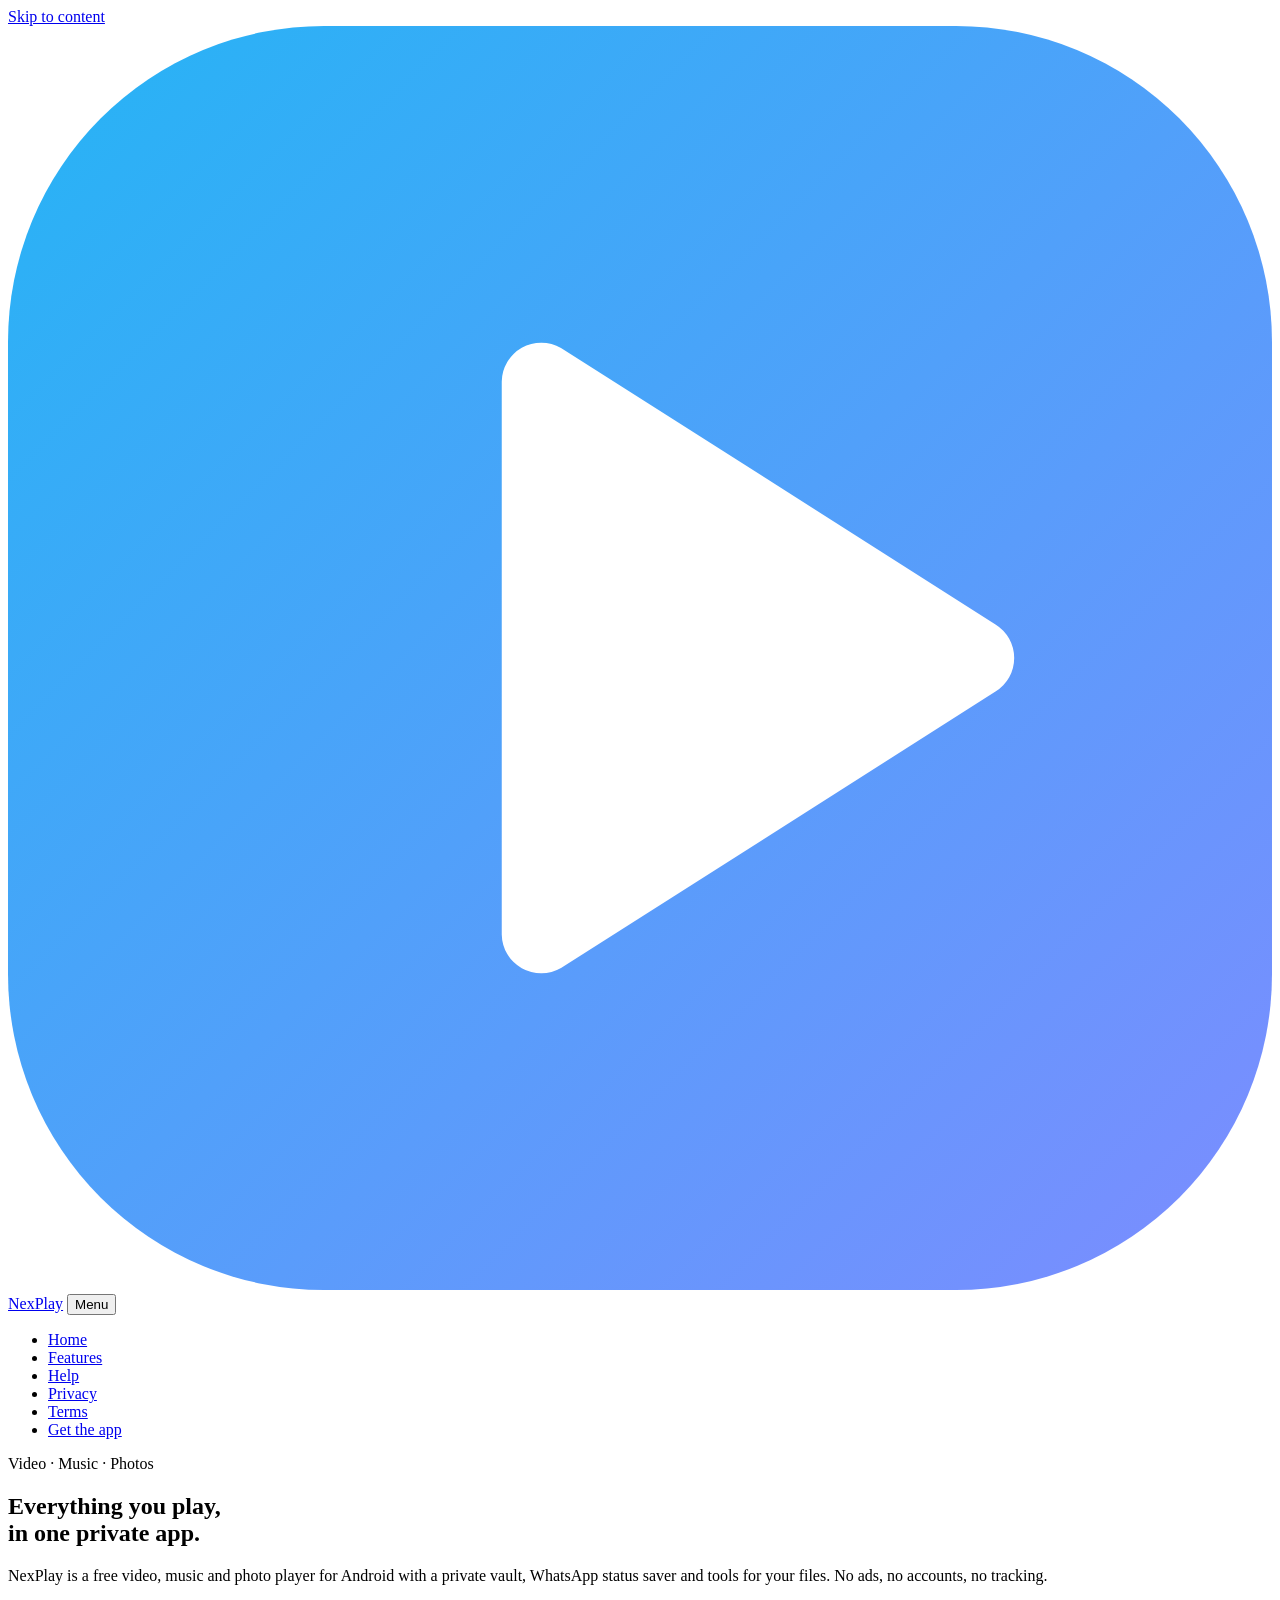
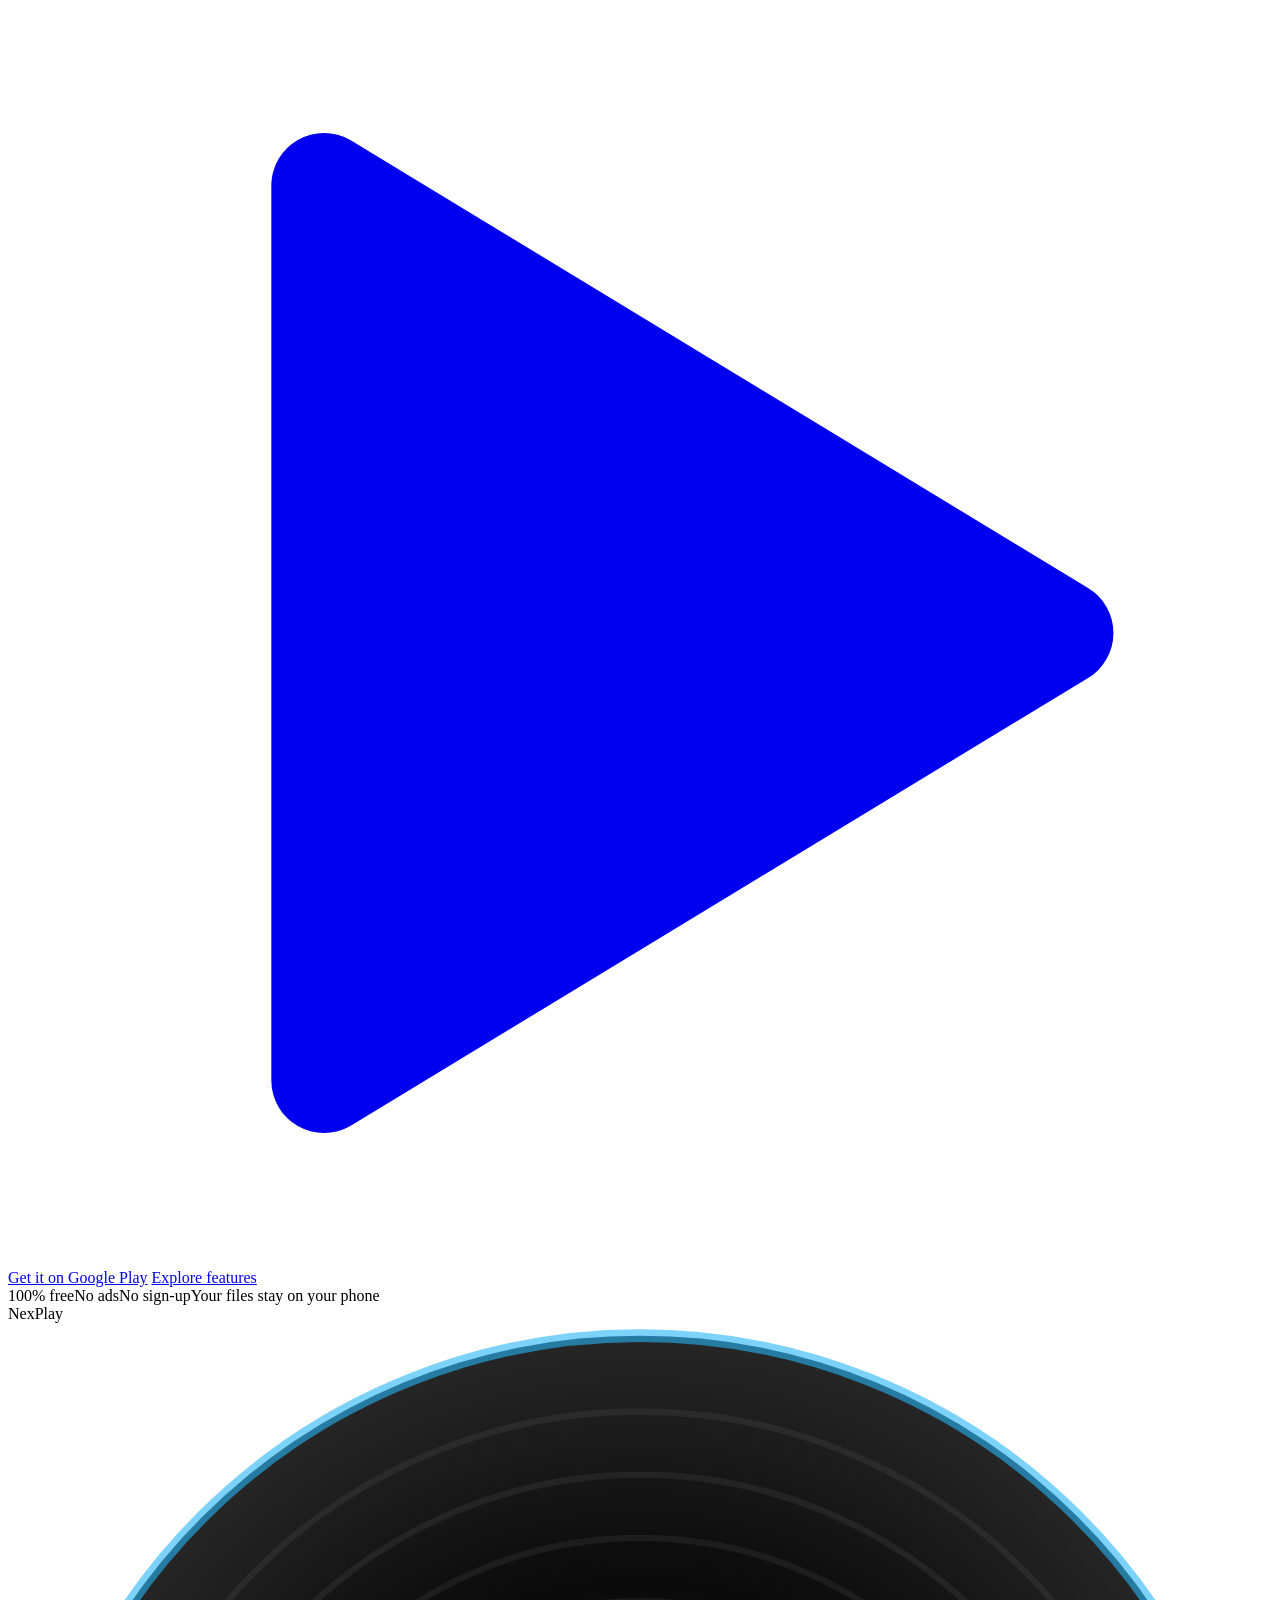
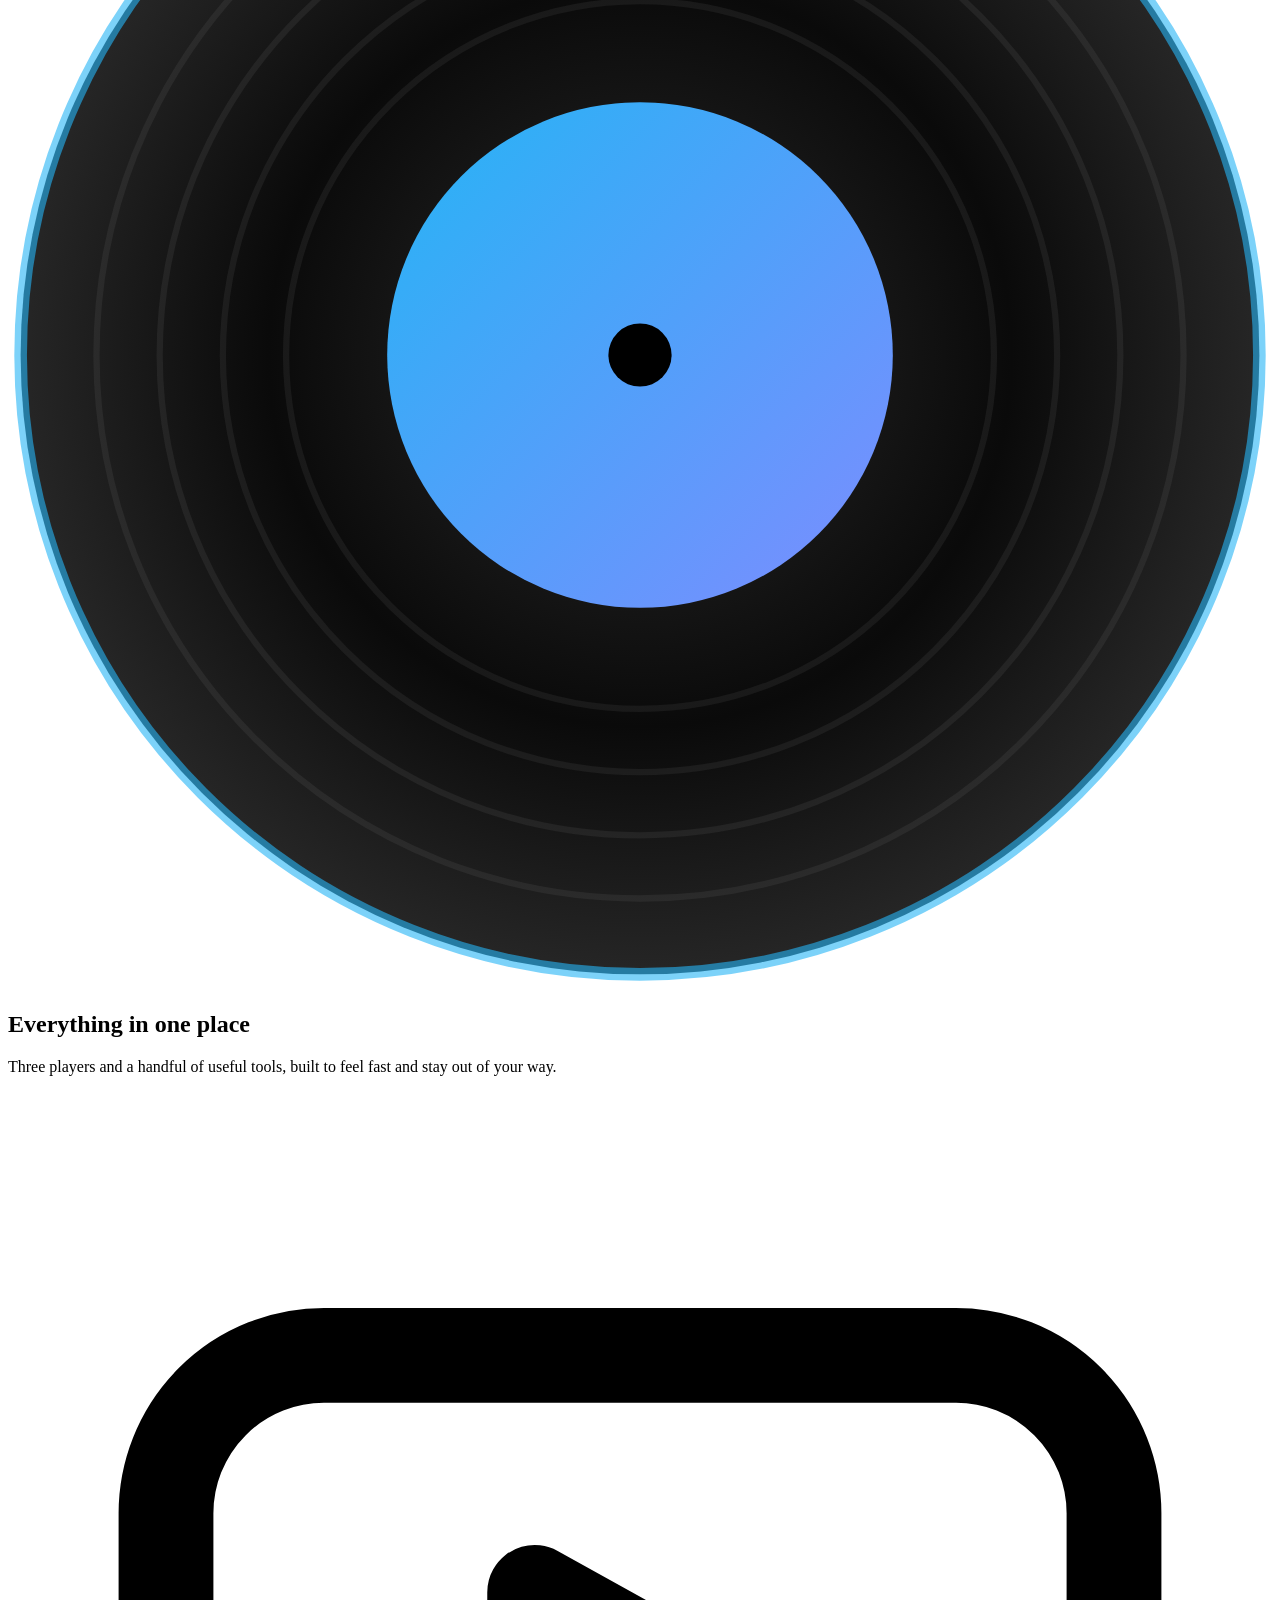
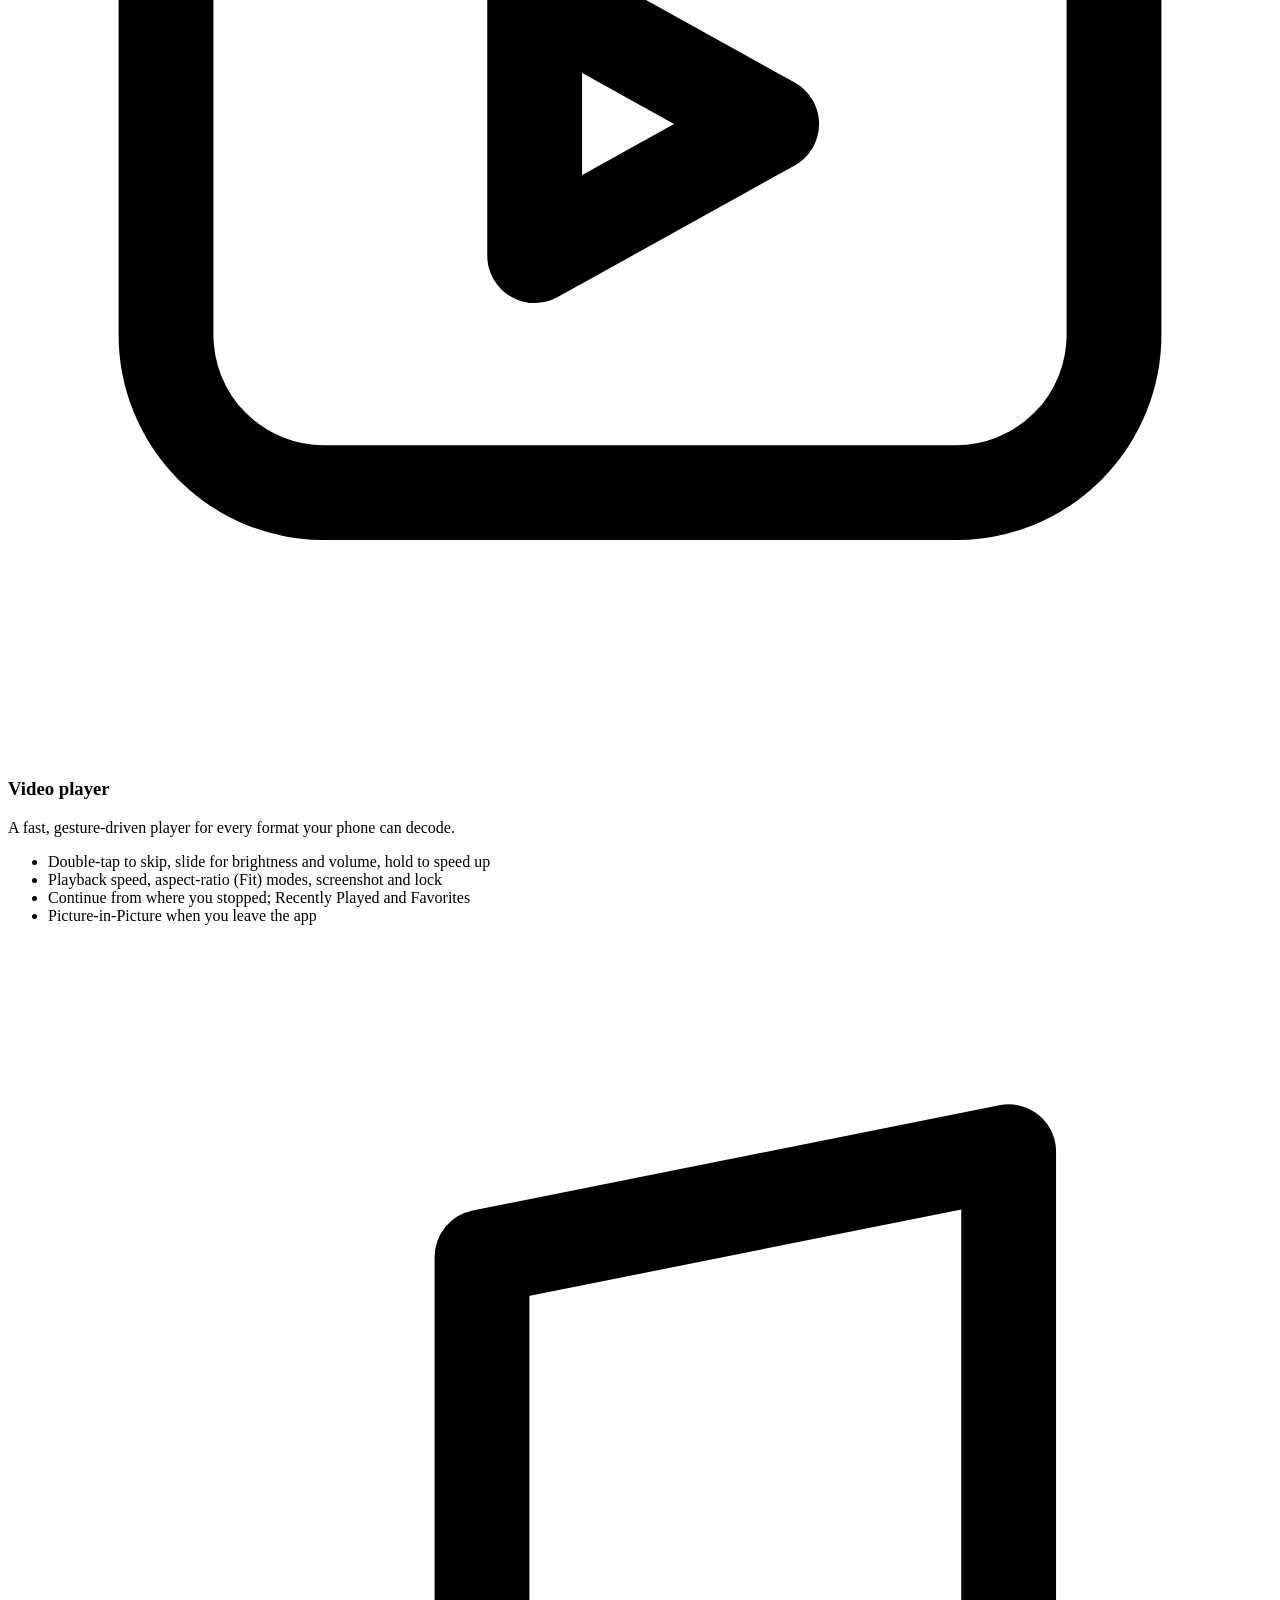
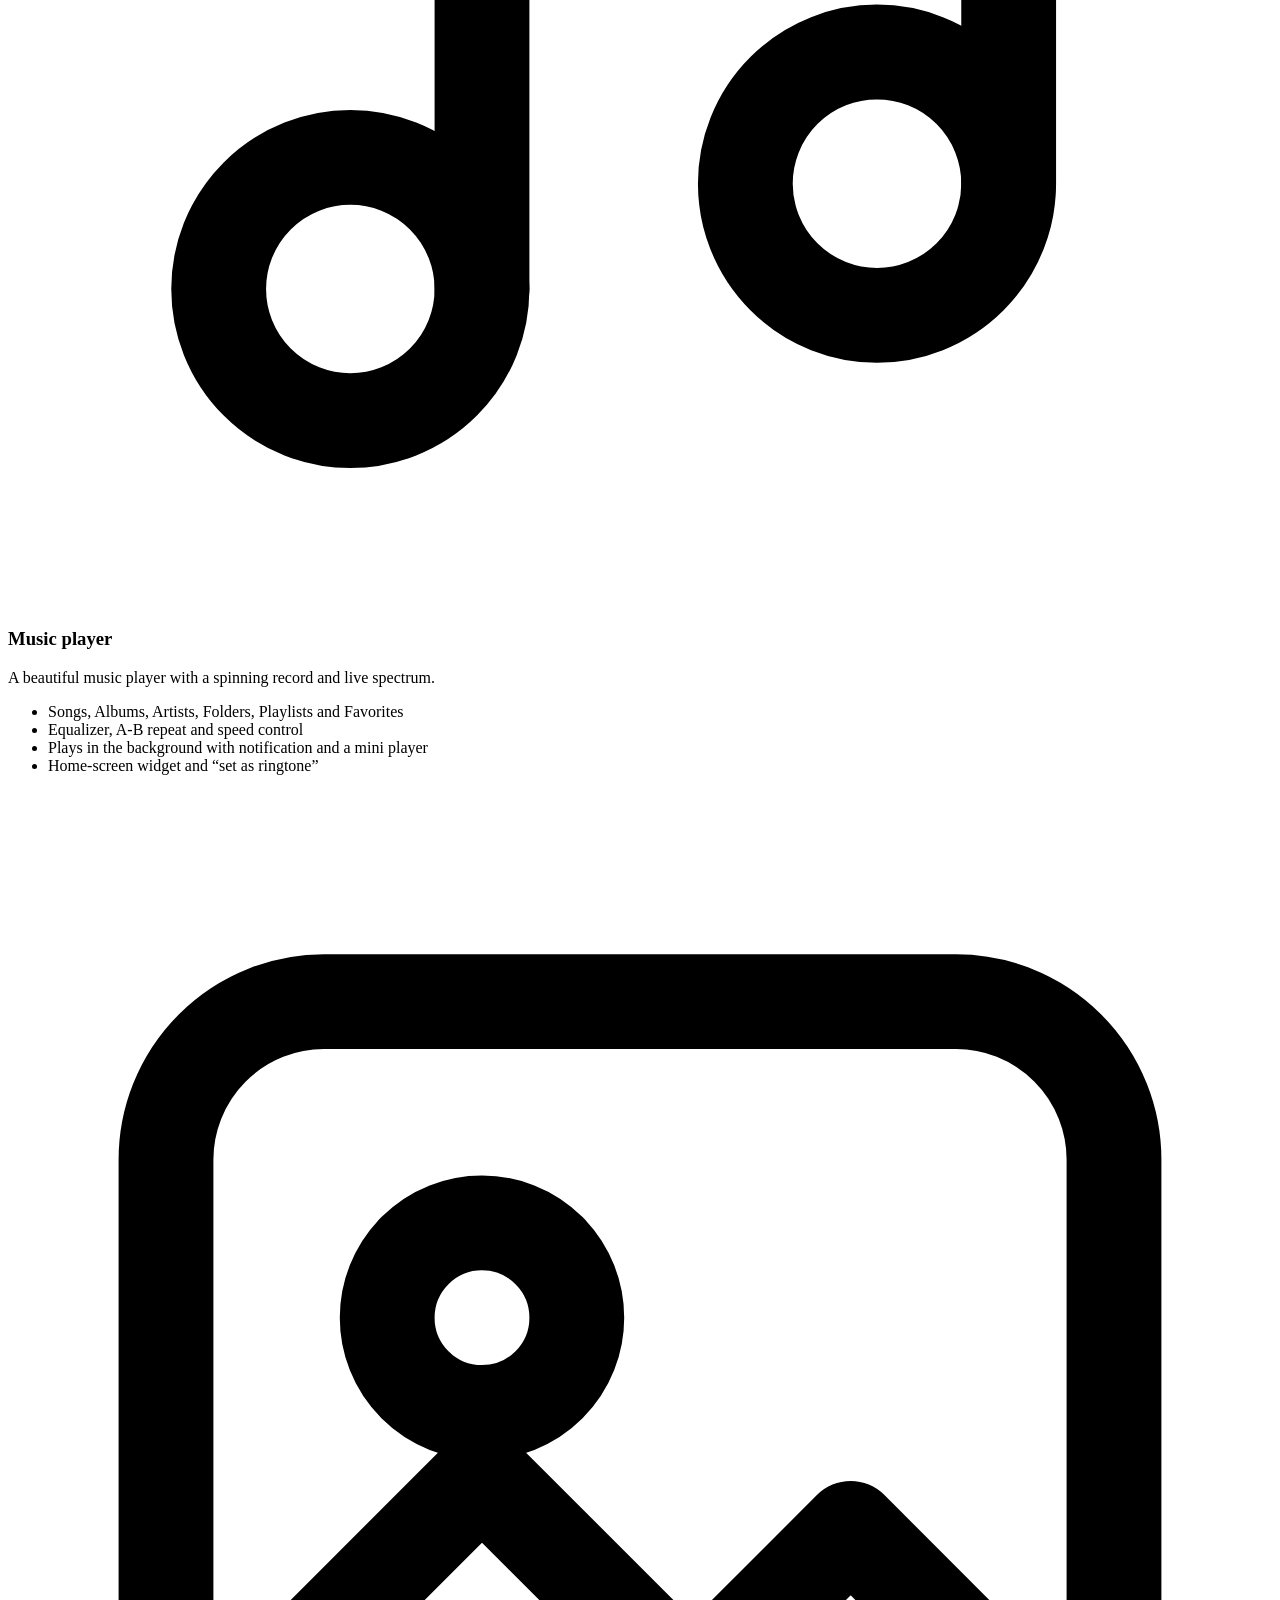
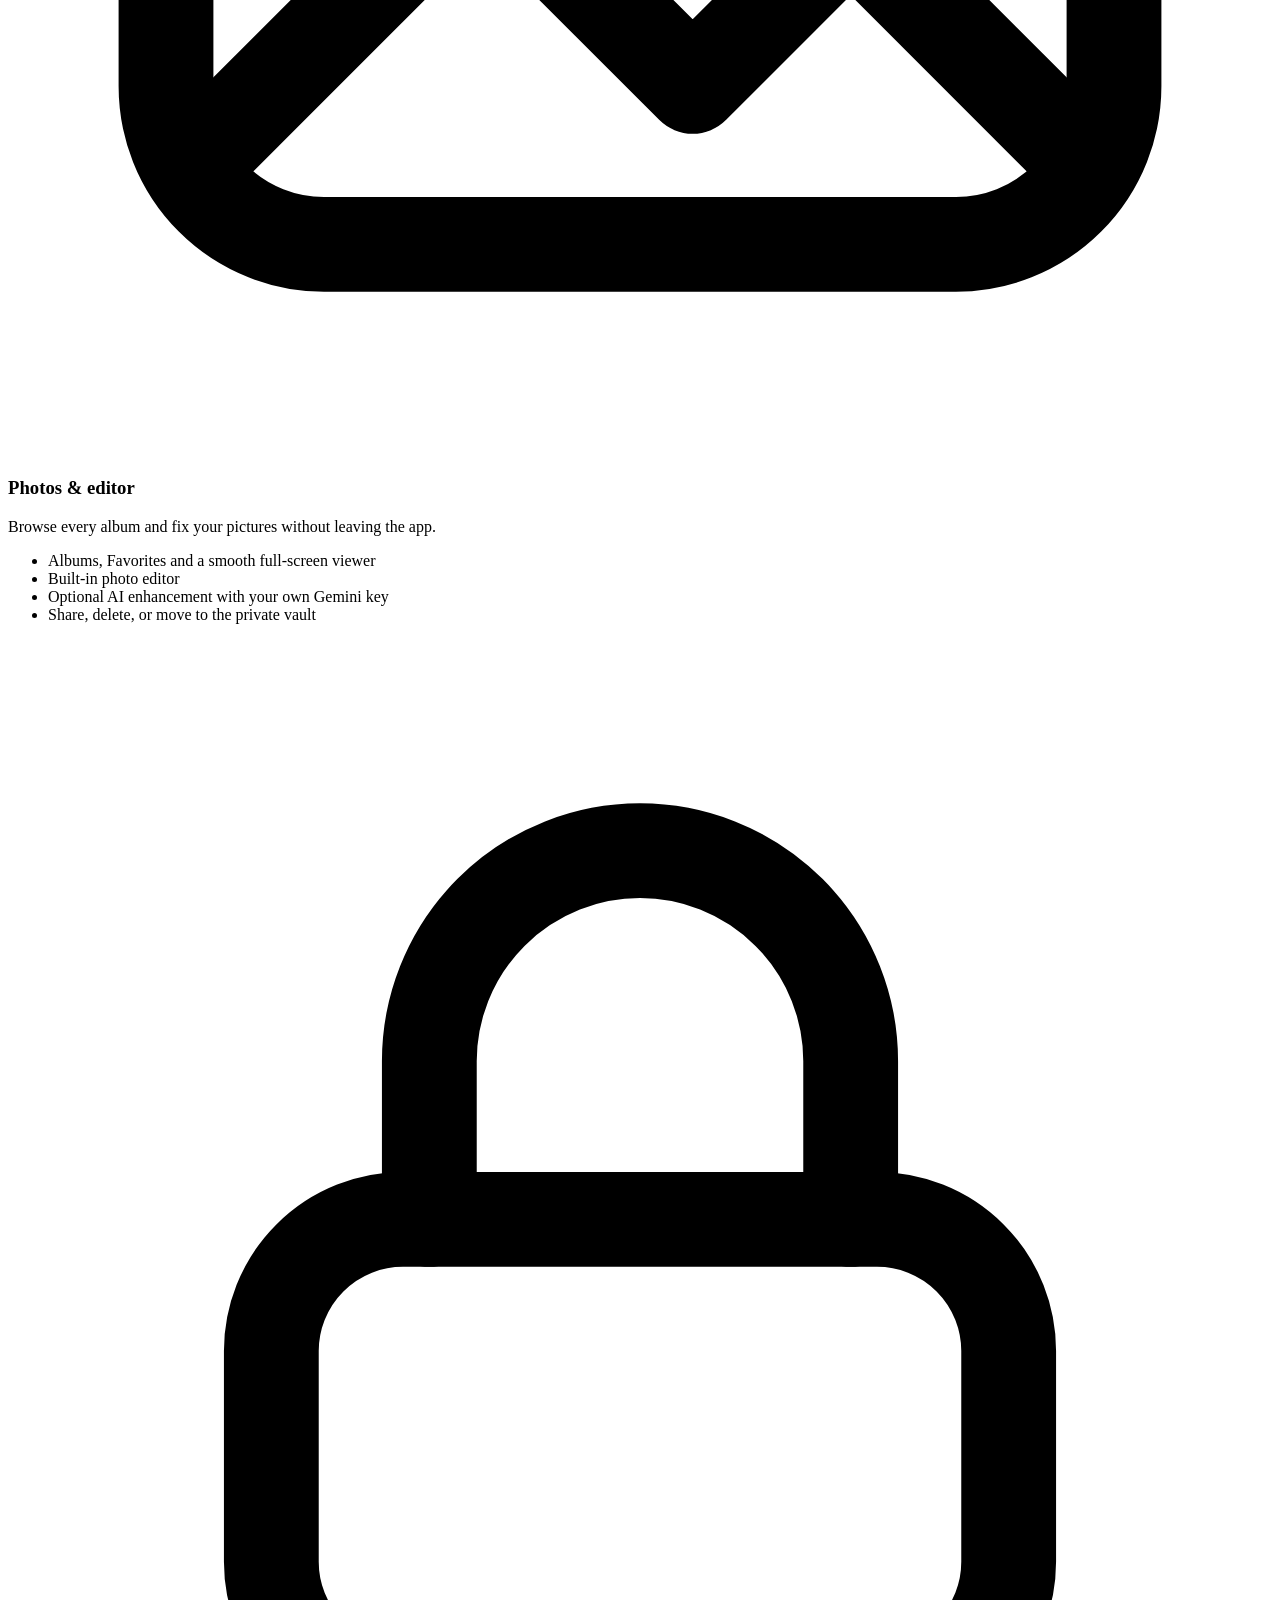
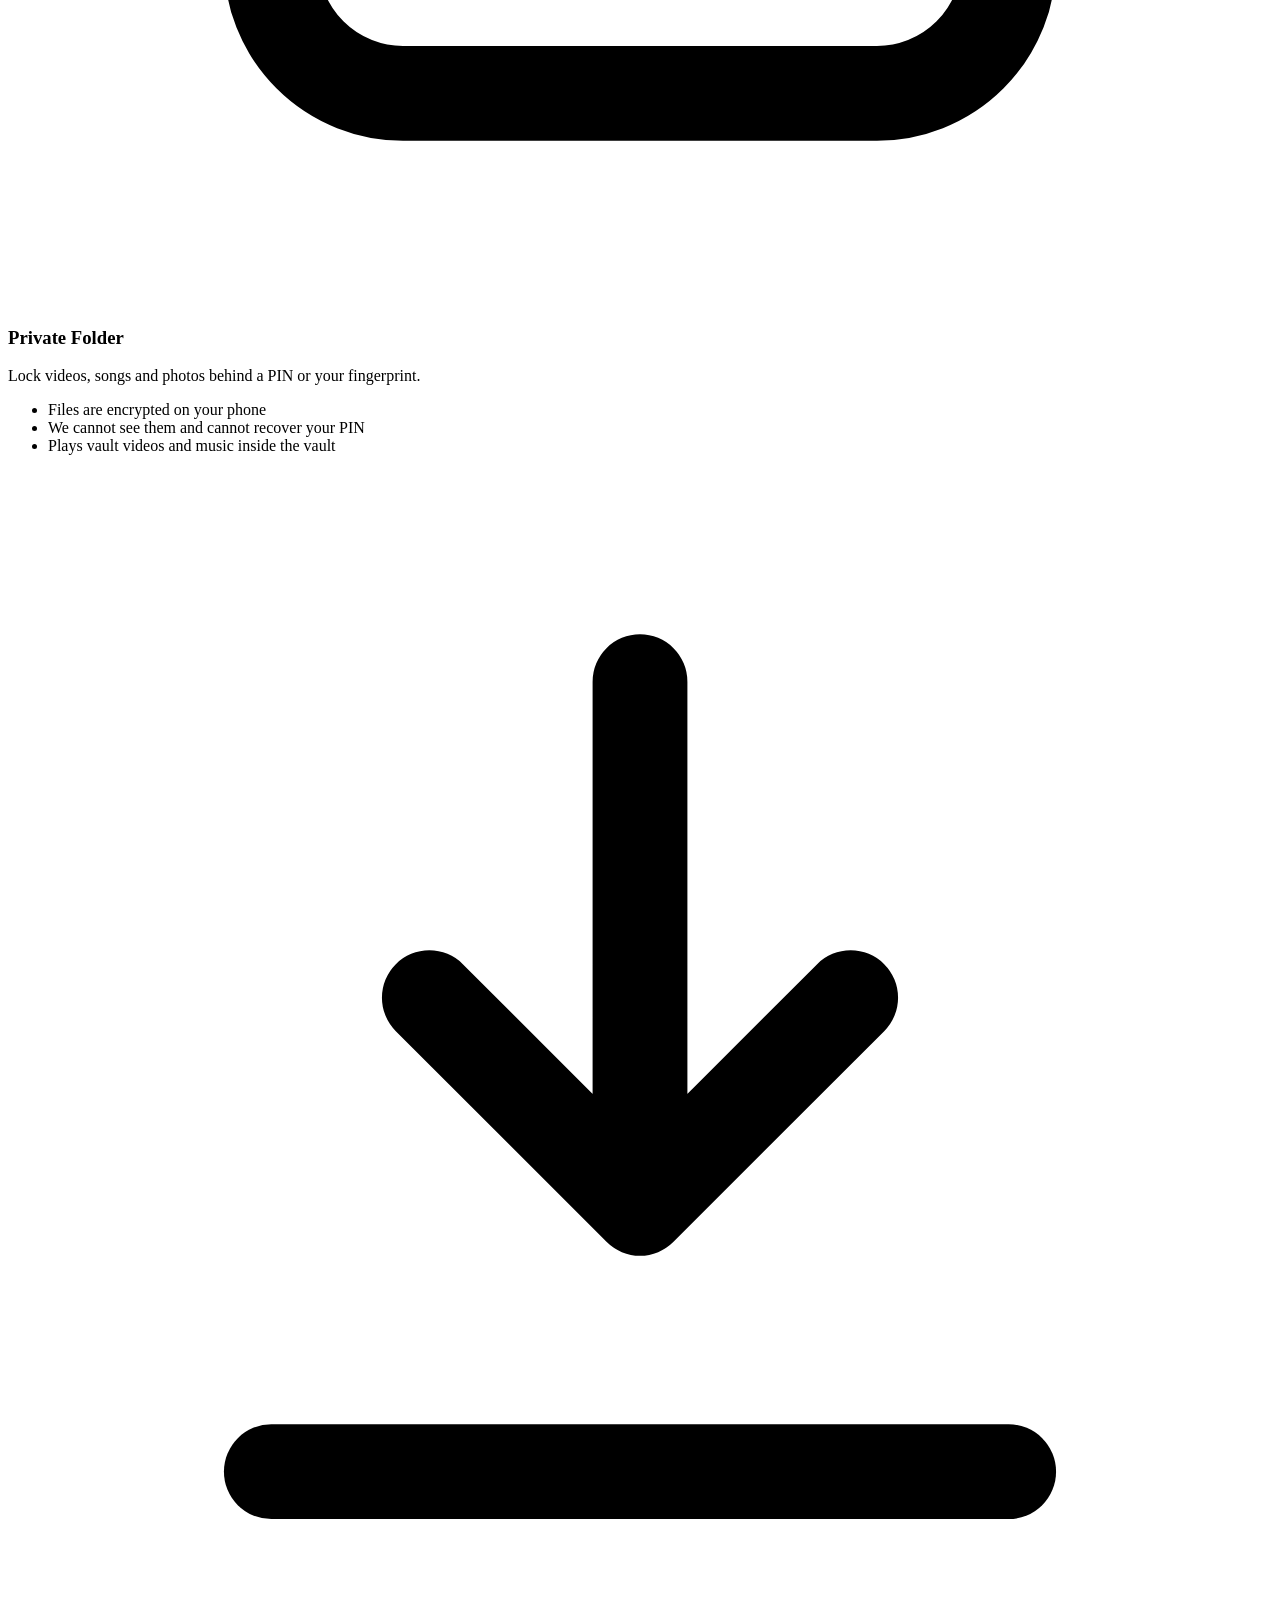
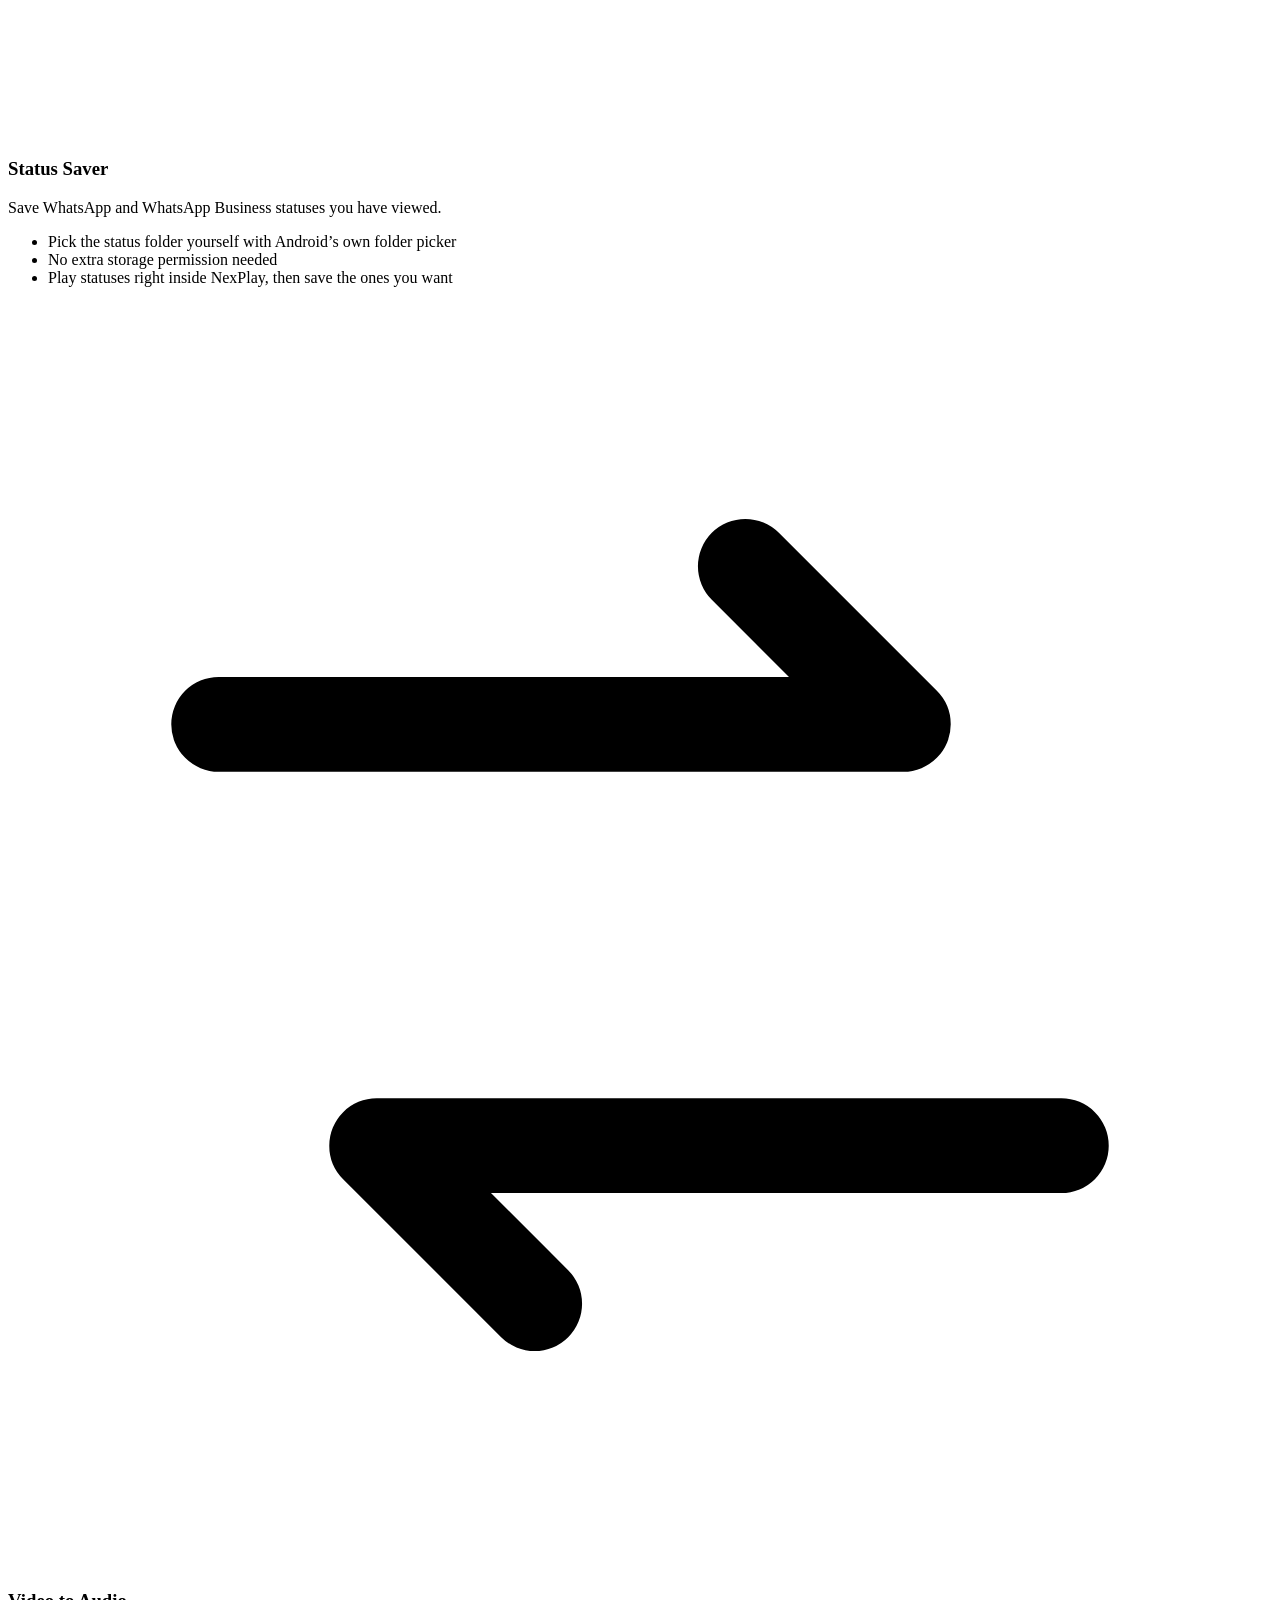
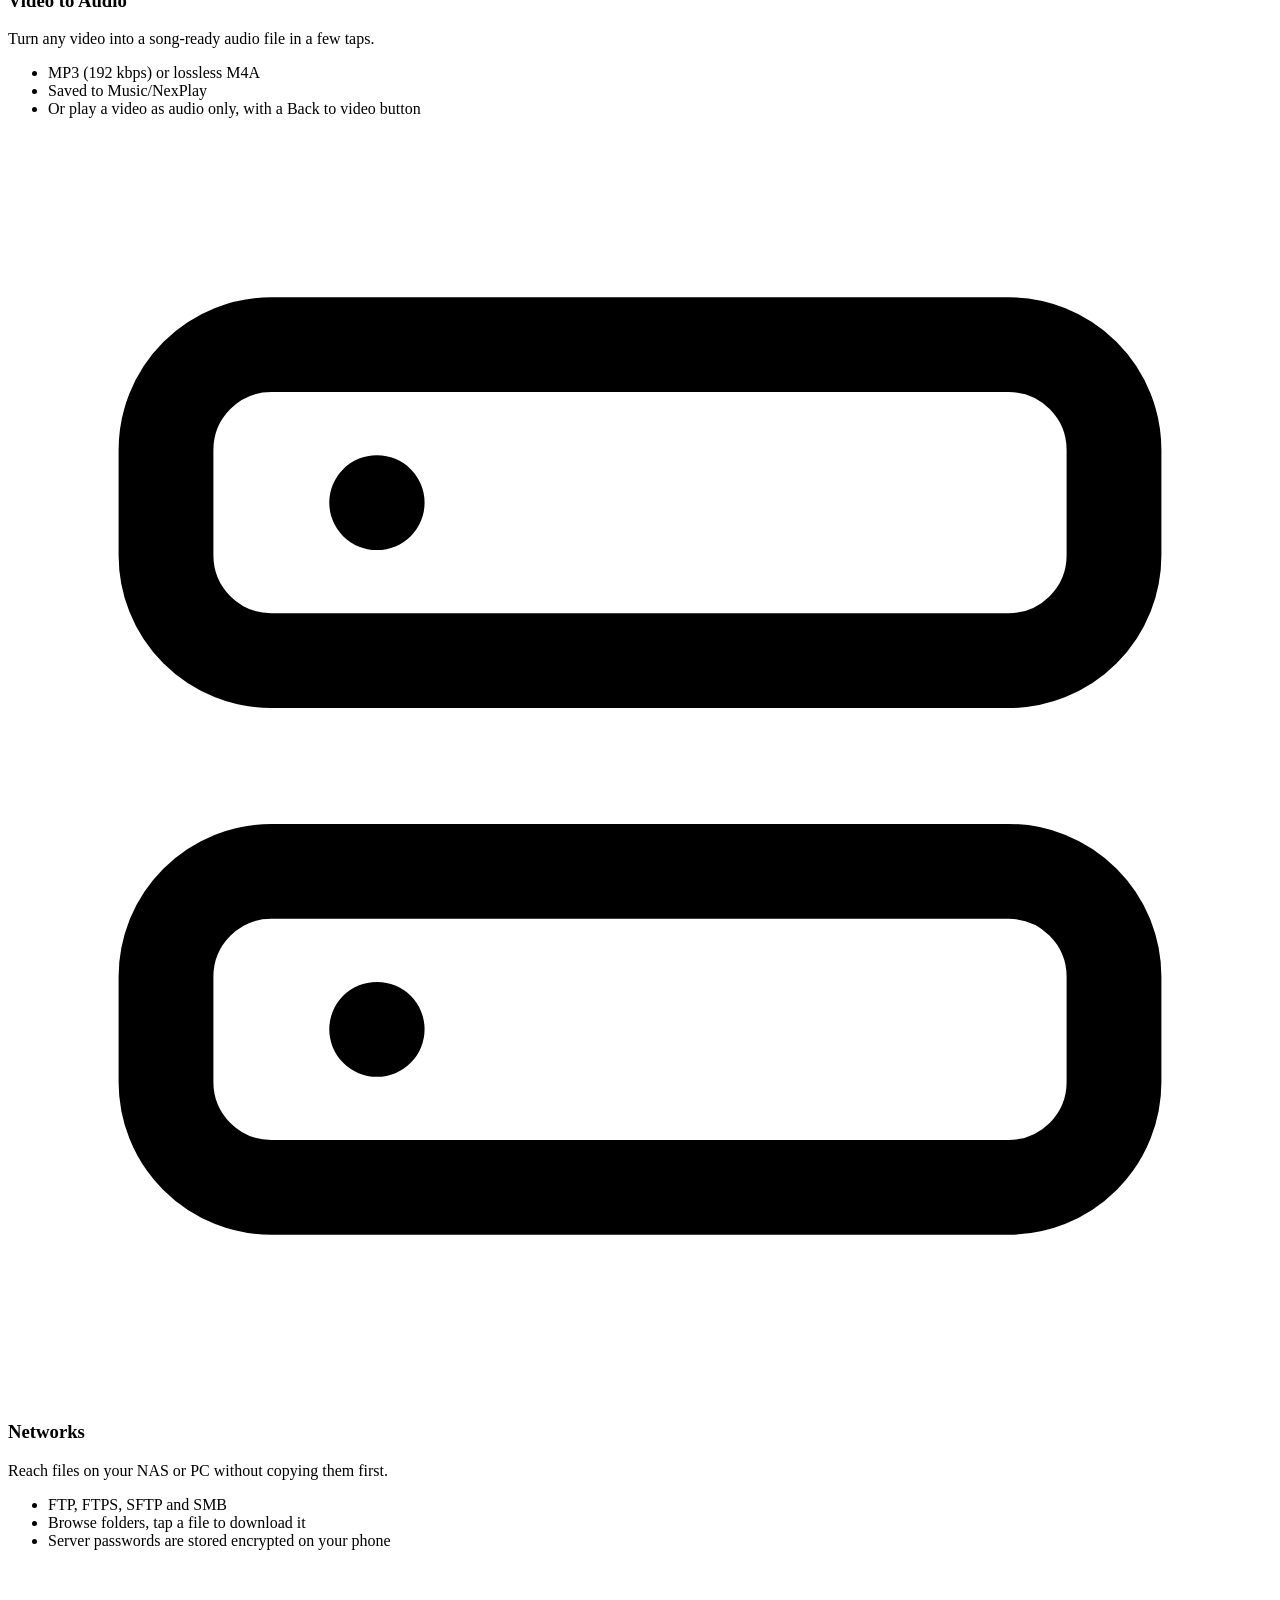
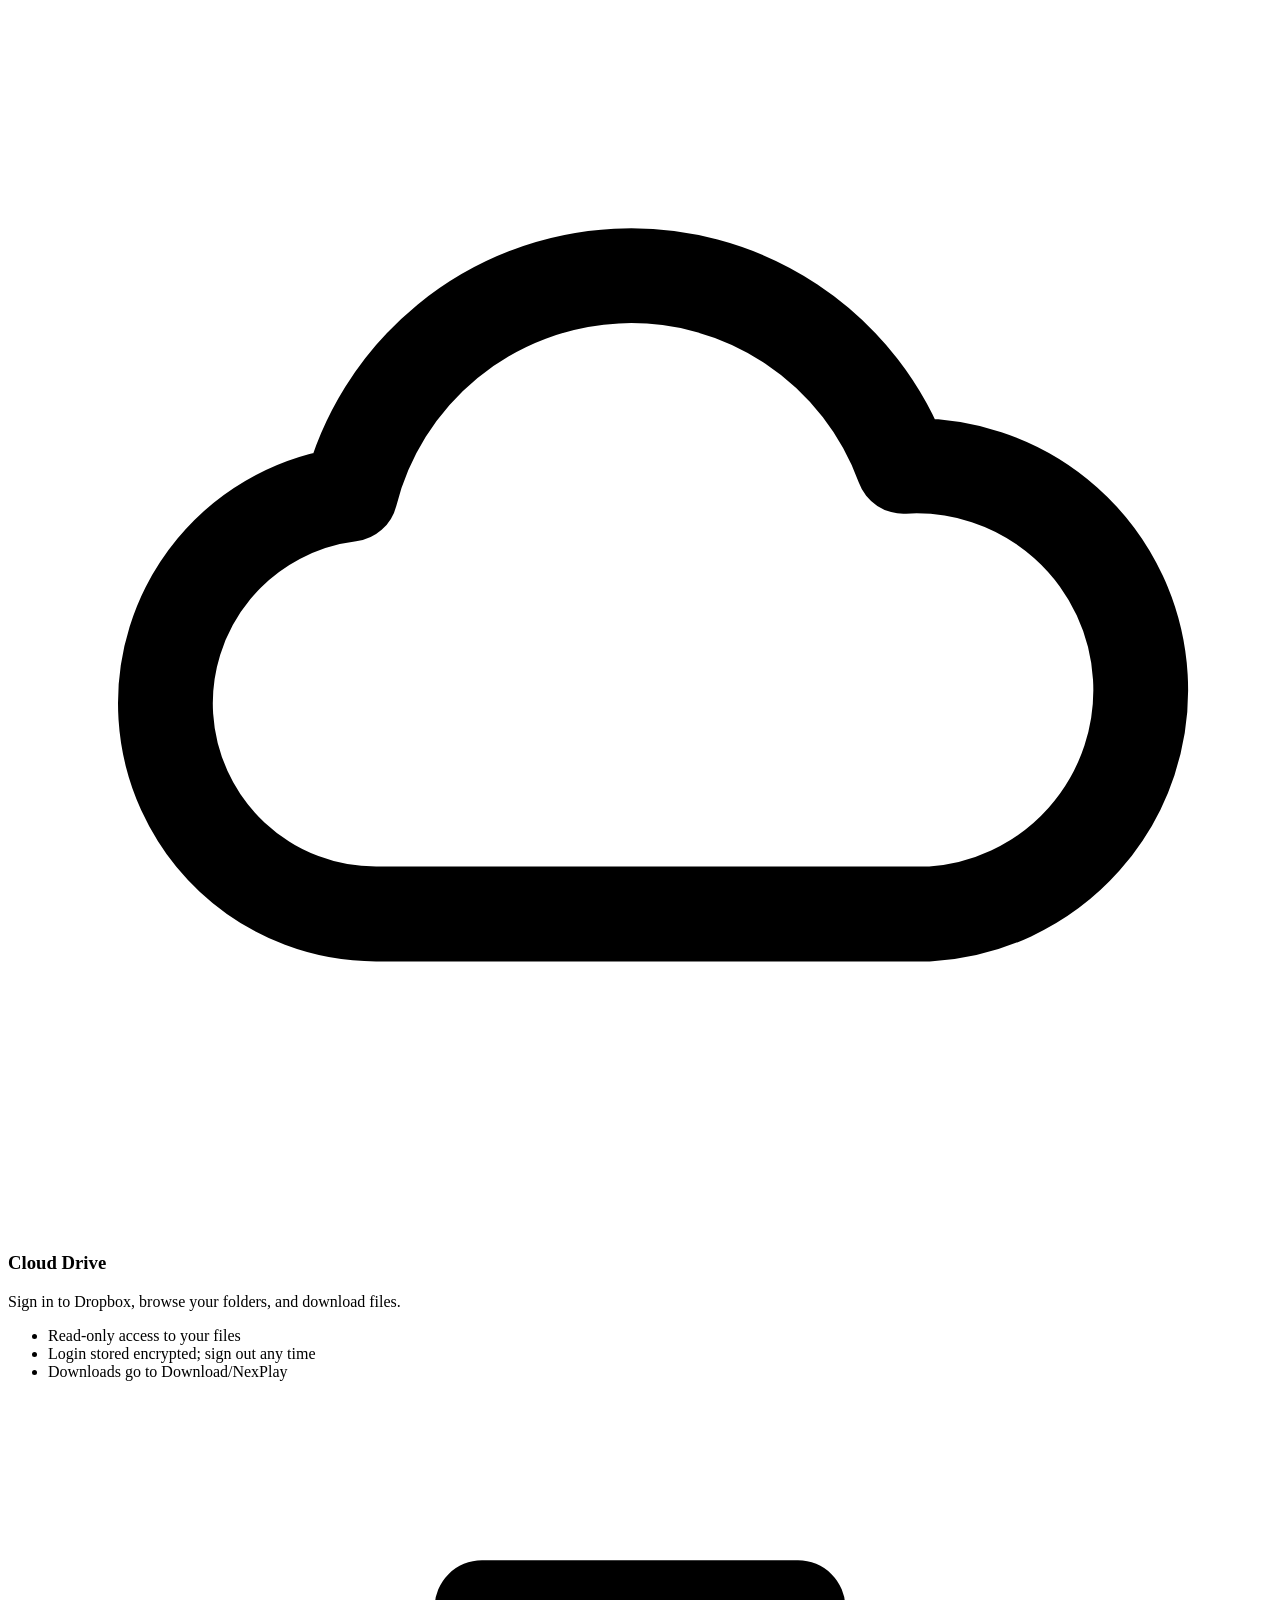
==== index.html @ ccbeeb66 "Add files via upload" ====
<!doctype html>
<html lang="en"><head><meta charset="utf-8">
<meta name="viewport" content="width=device-width,initial-scale=1">
<title>NexPlay – Video, Music &amp; Photo Player for Android</title>
<meta name="description" content="NexPlay is a free, private video, music and photo player for Android with a vault, WhatsApp status saver, video-to-audio, FTP/SMB and Dropbox. No ads, no accounts.">
<meta name="theme-color" content="#0a97d6">
<meta property="og:title" content="NexPlay – Video, Music &amp; Photo Player for Android"><meta property="og:description" content="NexPlay is a free, private video, music and photo player for Android with a vault, WhatsApp status saver, video-to-audio, FTP/SMB and Dropbox. No ads, no accounts."><meta property="og:type" content="website">
<link rel="icon" href="assets/favicon.svg" type="image/svg+xml">
<link rel="stylesheet" href="assets/style.css"></head><body>
<a class="skip" href="#main">Skip to content</a>
<header class="site"><div class="wrap nav">
<a class="brand" href="index.html"><svg viewBox="0 0 64 64" aria-hidden="true"><defs><linearGradient id="g" x1="0" y1="0" x2="1" y2="1"><stop offset="0" stop-color="#25b4f5"/><stop offset="1" stop-color="#7d8cff"/></linearGradient></defs><rect width="64" height="64" rx="16" fill="url(#g)"/><path d="M25 18v28a2 2 0 0 0 3 1.7l22-14a2 2 0 0 0 0-3.4l-22-14A2 2 0 0 0 25 18z" fill="#fff"/></svg><span>NexPlay</span></a>
<button class="menu-btn" aria-label="Menu" aria-expanded="false" id="mb">Menu</button>
<ul id="nl"><li><a href="index.html" aria-current="page">Home</a></li><li><a href="index.html#features">Features</a></li><li><a href="help.html">Help</a></li><li><a href="privacy-policy.html">Privacy</a></li><li><a href="terms.html">Terms</a></li><li><a class="cta" href="https://play.google.com/store/apps/details?id=com.novaplay.videoplayer" rel="noopener">Get the app</a></li></ul></div></header>
<main id="main">
<section class="hero"><div class="wrap">
<div>
<span class="eyebrow">Video · Music · Photos</span>
<h1>Everything you play,<br><span class="grad">in one private app.</span></h1>
<p class="lead">NexPlay is a free video, music and photo player for Android with a private vault, WhatsApp status saver and tools for your files. No ads, no accounts, no tracking.</p>
<div class="actions">
<a class="btn primary" href="https://play.google.com/store/apps/details?id=com.novaplay.videoplayer" rel="noopener"><svg viewBox="0 0 24 24" fill="currentColor" aria-hidden="true"><path d="M5 3.5v17a1 1 0 0 0 1.5.86l14-8.5a1 1 0 0 0 0-1.72l-14-8.5A1 1 0 0 0 5 3.5z"/></svg> Get it on Google Play</a>
<a class="btn" href="#features">Explore features</a></div>
<div class="badges"><span><i></i>100% free</span><span><i></i>No ads</span><span><i></i>No sign-up</span><span><i></i>Your files stay on your phone</span></div>
</div>
<div class="phone" role="img" aria-label="NexPlay music player preview"><div class="glow"></div>
<div class="title">NexPlay</div><div class="disc"><svg viewBox="0 0 200 200" aria-hidden="true"><defs><radialGradient id="rg" cx="50%" cy="50%" r="50%"><stop offset="0" stop-color="#2b2b2b"/><stop offset=".6" stop-color="#0a0a0a"/><stop offset="1" stop-color="#262626"/></radialGradient><linearGradient id="lg" x1="0" y1="0" x2="1" y2="1"><stop offset="0" stop-color="#25b4f5"/><stop offset="1" stop-color="#7d8cff"/></linearGradient></defs><circle cx="100" cy="100" r="98" fill="url(#rg)" stroke="#25b4f5" stroke-opacity=".6" stroke-width="2"/><g fill="none" stroke="#fff" stroke-opacity=".06"><circle cx="100" cy="100" r="86"/><circle cx="100" cy="100" r="76"/><circle cx="100" cy="100" r="66"/><circle cx="100" cy="100" r="56"/></g><circle cx="100" cy="100" r="40" fill="url(#lg)"/><circle cx="100" cy="100" r="5" fill="#000"/></svg></div>
<div class="bars"><b></b><b></b><b></b><b></b><b></b><b></b><b></b><b></b><b></b><b></b><b></b><b></b><b></b><b></b><b></b><b></b><b></b><b></b><b></b><b></b><b></b><b></b></div><div class="seek"></div>
<div class="ctrl"><i></i><i class="big"></i><i></i></div></div>
</div></section>

<section id="features"><div class="wrap">
<div class="sec-head"><h2>Everything in one place</h2><p>Three players and a handful of useful tools, built to feel fast and stay out of your way.</p></div>
<div class="grid"><article class="card"><div class="ic"><svg viewBox="0 0 24 24" fill="none" stroke="currentColor" stroke-width="1.8" stroke-linecap="round" stroke-linejoin="round" aria-hidden="true"><rect x="3" y="5" width="18" height="14" rx="3"/><path d="M10 9.5v5l4.5-2.5z"/></svg></div><h3>Video player</h3><p>A fast, gesture-driven player for every format your phone can decode.</p><ul><li>Double-tap to skip, slide for brightness and volume, hold to speed up</li><li>Playback speed, aspect-ratio (Fit) modes, screenshot and lock</li><li>Continue from where you stopped; Recently Played and Favorites</li><li>Picture-in-Picture when you leave the app</li></ul></article><article class="card"><div class="ic"><svg viewBox="0 0 24 24" fill="none" stroke="currentColor" stroke-width="1.8" stroke-linecap="round" stroke-linejoin="round" aria-hidden="true"><path d="M9 18V6l10-2v12"/><circle cx="6.5" cy="18" r="2.5"/><circle cx="16.5" cy="16" r="2.5"/></svg></div><h3>Music player</h3><p>A beautiful music player with a spinning record and live spectrum.</p><ul><li>Songs, Albums, Artists, Folders, Playlists and Favorites</li><li>Equalizer, A-B repeat and speed control</li><li>Plays in the background with notification and a mini player</li><li>Home-screen widget and “set as ringtone”</li></ul></article><article class="card"><div class="ic"><svg viewBox="0 0 24 24" fill="none" stroke="currentColor" stroke-width="1.8" stroke-linecap="round" stroke-linejoin="round" aria-hidden="true"><rect x="3" y="4" width="18" height="16" rx="3"/><circle cx="9" cy="10" r="1.8"/><path d="m4 18 5-5 4 4 3-3 4 4"/></svg></div><h3>Photos & editor</h3><p>Browse every album and fix your pictures without leaving the app.</p><ul><li>Albums, Favorites and a smooth full-screen viewer</li><li>Built-in photo editor</li><li>Optional AI enhancement with your own Gemini key</li><li>Share, delete, or move to the private vault</li></ul></article><article class="card"><div class="ic"><svg viewBox="0 0 24 24" fill="none" stroke="currentColor" stroke-width="1.8" stroke-linecap="round" stroke-linejoin="round" aria-hidden="true"><rect x="5" y="11" width="14" height="9" rx="2.5"/><path d="M8 11V8a4 4 0 0 1 8 0v3"/></svg></div><h3>Private Folder</h3><p>Lock videos, songs and photos behind a PIN or your fingerprint.</p><ul><li>Files are encrypted on your phone</li><li>We cannot see them and cannot recover your PIN</li><li>Plays vault videos and music inside the vault</li></ul></article><article class="card"><div class="ic"><svg viewBox="0 0 24 24" fill="none" stroke="currentColor" stroke-width="1.8" stroke-linecap="round" stroke-linejoin="round" aria-hidden="true"><path d="M12 4v10m0 0-4-4m4 4 4-4"/><path d="M5 19h14"/></svg></div><h3>Status Saver</h3><p>Save WhatsApp and WhatsApp Business statuses you have viewed.</p><ul><li>Pick the status folder yourself with Android’s own folder picker</li><li>No extra storage permission needed</li><li>Play statuses right inside NexPlay, then save the ones you want</li></ul></article><article class="card"><div class="ic"><svg viewBox="0 0 24 24" fill="none" stroke="currentColor" stroke-width="1.8" stroke-linecap="round" stroke-linejoin="round" aria-hidden="true"><path d="M4 8h13l-3-3M20 16H7l3 3"/></svg></div><h3>Video to Audio</h3><p>Turn any video into a song-ready audio file in a few taps.</p><ul><li>MP3 (192 kbps) or lossless M4A</li><li>Saved to Music/NexPlay</li><li>Or play a video as audio only, with a Back to video button</li></ul></article><article class="card"><div class="ic"><svg viewBox="0 0 24 24" fill="none" stroke="currentColor" stroke-width="1.8" stroke-linecap="round" stroke-linejoin="round" aria-hidden="true"><rect x="3" y="4" width="18" height="6" rx="2"/><rect x="3" y="14" width="18" height="6" rx="2"/><path d="M7 7h.01M7 17h.01"/></svg></div><h3>Networks</h3><p>Reach files on your NAS or PC without copying them first.</p><ul><li>FTP, FTPS, SFTP and SMB</li><li>Browse folders, tap a file to download it</li><li>Server passwords are stored encrypted on your phone</li></ul></article><article class="card"><div class="ic"><svg viewBox="0 0 24 24" fill="none" stroke="currentColor" stroke-width="1.8" stroke-linecap="round" stroke-linejoin="round" aria-hidden="true"><path d="M7 18a4 4 0 0 1-.5-7.97A5.5 5.5 0 0 1 17 9.5a4.25 4.25 0 0 1 .5 8.5z"/></svg></div><h3>Cloud Drive</h3><p>Sign in to Dropbox, browse your folders, and download files.</p><ul><li>Read-only access to your files</li><li>Login stored encrypted; sign out any time</li><li>Downloads go to Download/NexPlay</li></ul></article><article class="card"><div class="ic"><svg viewBox="0 0 24 24" fill="none" stroke="currentColor" stroke-width="1.8" stroke-linecap="round" stroke-linejoin="round" aria-hidden="true"><path d="M4 7h16M10 11v6M14 11v6M6 7l1 12a2 2 0 0 0 2 2h6a2 2 0 0 0 2-2l1-12M9 7V4h6v3"/></svg></div><h3>Recycle Bin & Media Manager</h3><p>Delete with confidence and see where your space went.</p><ul><li>Deleted videos wait 30 days in the Recycle Bin (Android 11+)</li><li>See storage used by videos, music and images</li><li>Find your largest and newest videos</li></ul></article><article class="card"><div class="ic"><svg viewBox="0 0 24 24" fill="none" stroke="currentColor" stroke-width="1.8" stroke-linecap="round" stroke-linejoin="round" aria-hidden="true"><path d="M12 3a9 9 0 1 0 0 18c1.3 0 2-.8 2-1.8 0-1.2-1-1.5-1-2.7 0-1 .8-1.5 1.8-1.5H17a4 4 0 0 0 4-4C21 6.5 17 3 12 3z"/><circle cx="7.5" cy="11" r="1"/><circle cx="10" cy="7" r="1"/><circle cx="14.5" cy="7" r="1"/></svg></div><h3>Themes</h3><p>Make it yours: pick a colour theme or follow your phone.</p><ul><li>Light and dark themes</li><li>Multiple accent colours</li></ul></article></div></div></section>

<section class="alt" id="how"><div class="wrap">
<div class="sec-head"><h2>Up and running in a minute</h2><p>No account, no setup wizard.</p></div>
<div class="steps">
<div class="step"><h3>Install and allow</h3><p>Open NexPlay and tap <strong>Allow all</strong>. Android will ask for access to your videos, music, photos and notifications.</p></div>
<div class="step"><h3>Your library appears</h3><p>Videos, folders, songs and photos show up straight away. Nothing is uploaded anywhere.</p></div>
<div class="step"><h3>Play, save, organise</h3><p>Play anything, favorite what you love, lock private files in the vault, or use the tools under <strong>Me</strong>.</p></div>
</div></div></section>

<section><div class="wrap"><div class="privacy-band">
<div><h2 style="font-size:clamp(1.6rem,3vw,2.2rem);font-weight:800">Private by design</h2>
<p style="color:var(--muted);margin-top:12px">Your media is yours. NexPlay reads your files on your device only to show and play them, and has no servers of its own to send them to.</p>
<p style="margin-top:18px"><a class="btn" href="privacy-policy.html">Read the Privacy Policy</a></p></div>
<ul><li>No ads and no advertising SDKs</li><li>No accounts, no analytics, no tracking</li><li>Vault files are encrypted on your phone</li><li>Internet is used only for things you start yourself</li></ul>
</div></div></section>

<section class="alt"><div class="wrap">
<div class="sec-head"><h2>Quick answers</h2></div>
<details><summary>Is NexPlay really free?</summary><p>Yes. NexPlay is free and has no ads.</p></details>
<details><summary>Which permissions does it need, and why?</summary><p>Access to your videos, music and photos to show them; notifications and a media service so music keeps playing with the screen off; and an optional microphone permission that only drives the live music visualizer (nothing is recorded). Full details are in the <a href="privacy-policy.html#permissions">Privacy Policy</a>.</p></details>
<details><summary>Does it work with WhatsApp statuses?</summary><p>Yes. View a status in WhatsApp, then open <strong>Me → Status Saver</strong>, choose WhatsApp or WhatsApp Business, pick its status folder once, and tap the download icon. NexPlay is not affiliated with WhatsApp.</p></details>
<details><summary>I forgot my vault PIN.</summary><p>Vault files are encrypted and we cannot recover your PIN. If you forget both the PIN and the recovery answer, the vault cannot be opened, so keep a backup of anything important.</p></details>
<p style="margin-top:18px"><a href="help.html">See all help topics →</a></p>
</div></section>

<section class="cta-band"><div class="wrap">
<h2>Give your media a better home</h2><p>Download NexPlay for Android and play everything in one beautiful, private app.</p>
<div class="actions"><a class="btn primary" href="https://play.google.com/store/apps/details?id=com.novaplay.videoplayer" rel="noopener"><svg viewBox="0 0 24 24" fill="currentColor" aria-hidden="true"><path d="M5 3.5v17a1 1 0 0 0 1.5.86l14-8.5a1 1 0 0 0 0-1.72l-14-8.5A1 1 0 0 0 5 3.5z"/></svg> Get it on Google Play</a><a class="btn" href="mailto:nomiig654534@gmail.com"><svg viewBox="0 0 24 24" fill="none" stroke="currentColor" stroke-width="1.8" stroke-linecap="round" stroke-linejoin="round" aria-hidden="true"><rect x="3" y="5" width="18" height="14" rx="3"/><path d="m4 8 8 6 8-6"/></svg> Contact us</a></div>
</div></section></main>
<footer class="site"><div class="wrap foot">
<div><a class="brand" href="index.html" style="color:var(--text)"><svg viewBox="0 0 64 64" aria-hidden="true"><defs><linearGradient id="g" x1="0" y1="0" x2="1" y2="1"><stop offset="0" stop-color="#25b4f5"/><stop offset="1" stop-color="#7d8cff"/></linearGradient></defs><rect width="64" height="64" rx="16" fill="url(#g)"/><path d="M25 18v28a2 2 0 0 0 3 1.7l22-14a2 2 0 0 0 0-3.4l-22-14A2 2 0 0 0 25 18z" fill="#fff"/></svg><span>NexPlay</span></a>
<p style="margin-top:12px;max-width:34ch">One private home for your videos, music and photos. No ads. No accounts. No tracking.</p></div>
<div><h4>App</h4><a href="index.html#features">Features</a><a href="index.html#how">How it works</a><a href="help.html">Help &amp; FAQ</a></div>
<div><h4>Legal &amp; contact</h4><a href="privacy-policy.html">Privacy Policy</a><a href="terms.html">Terms of Use</a><a href="mailto:nomiig654534@gmail.com">nomiig654534@gmail.com</a></div>
<small>© 2026 NexPlay. NexPlay is not affiliated with WhatsApp, Google or Dropbox. Google Play and the Google Play logo are trademarks of Google LLC. All other names belong to their owners.</small>
</div></footer>
<script src="assets/app.js"></script>
</body></html>
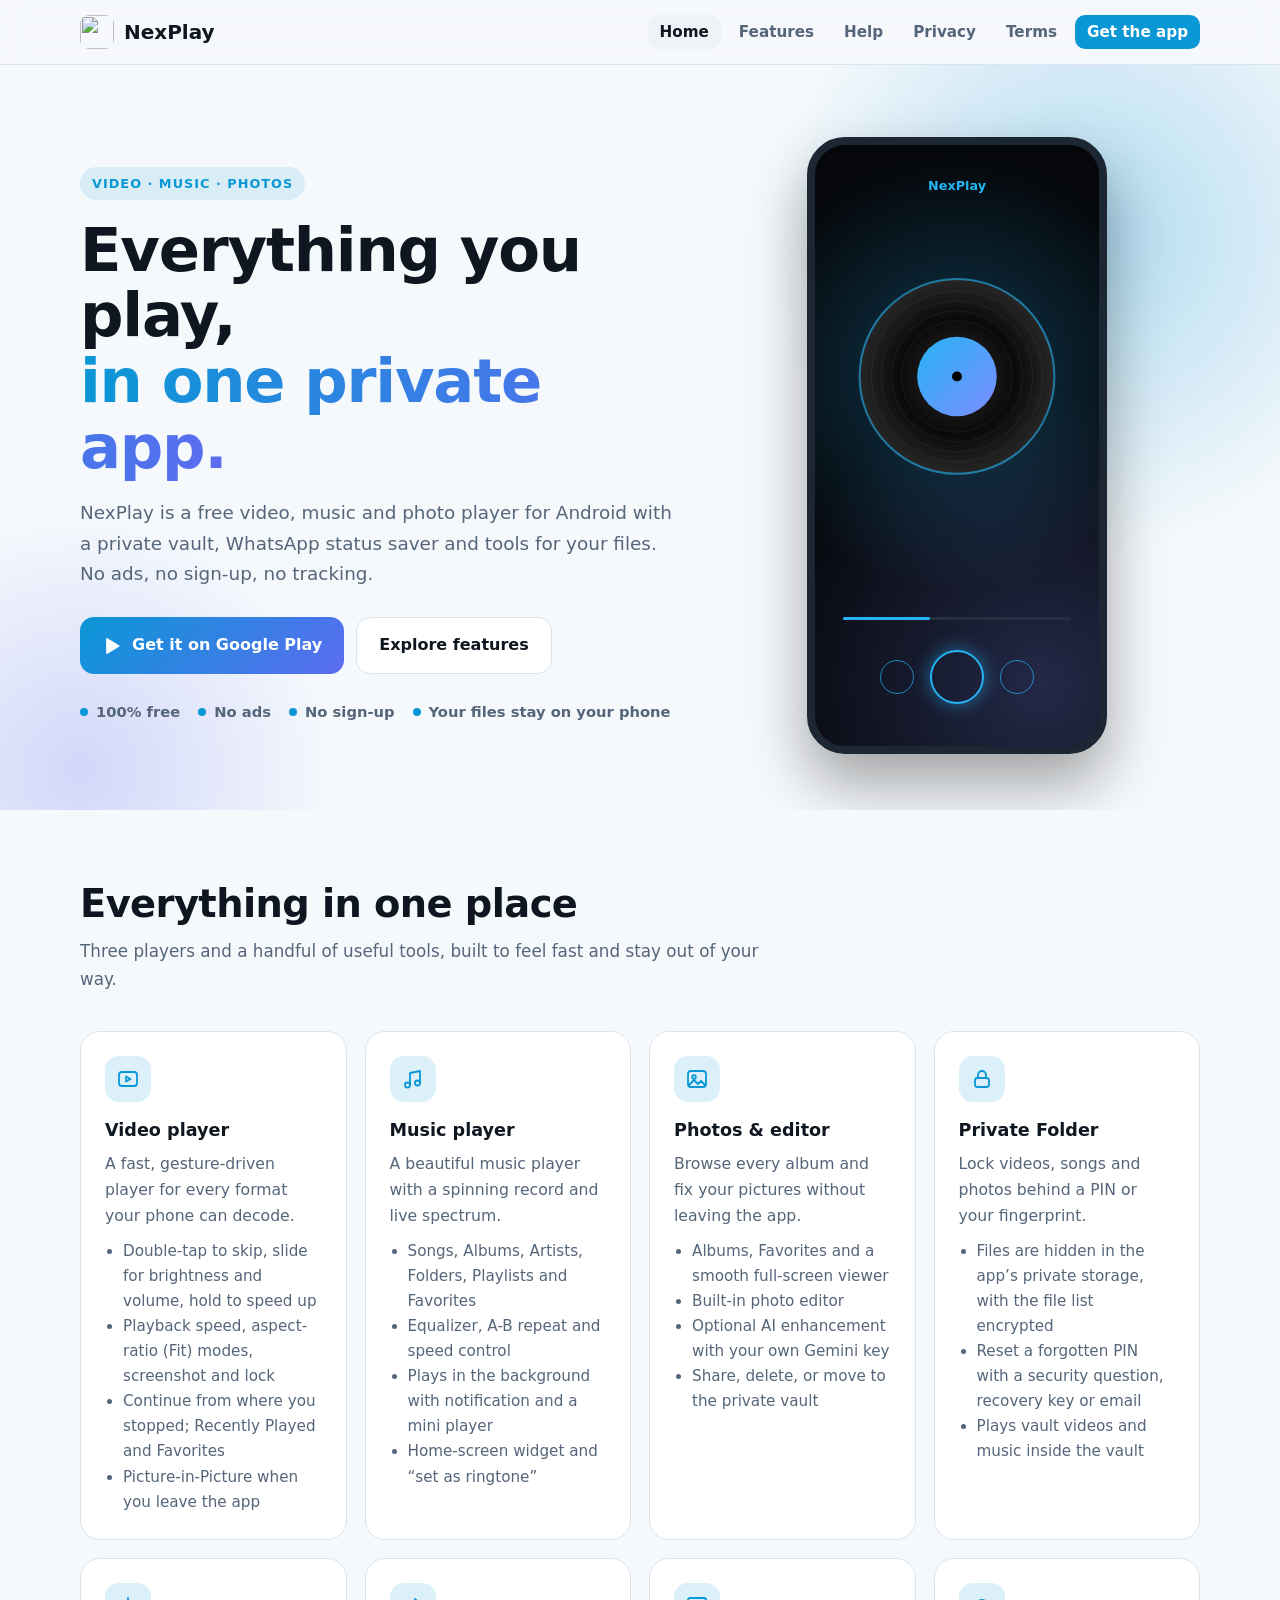
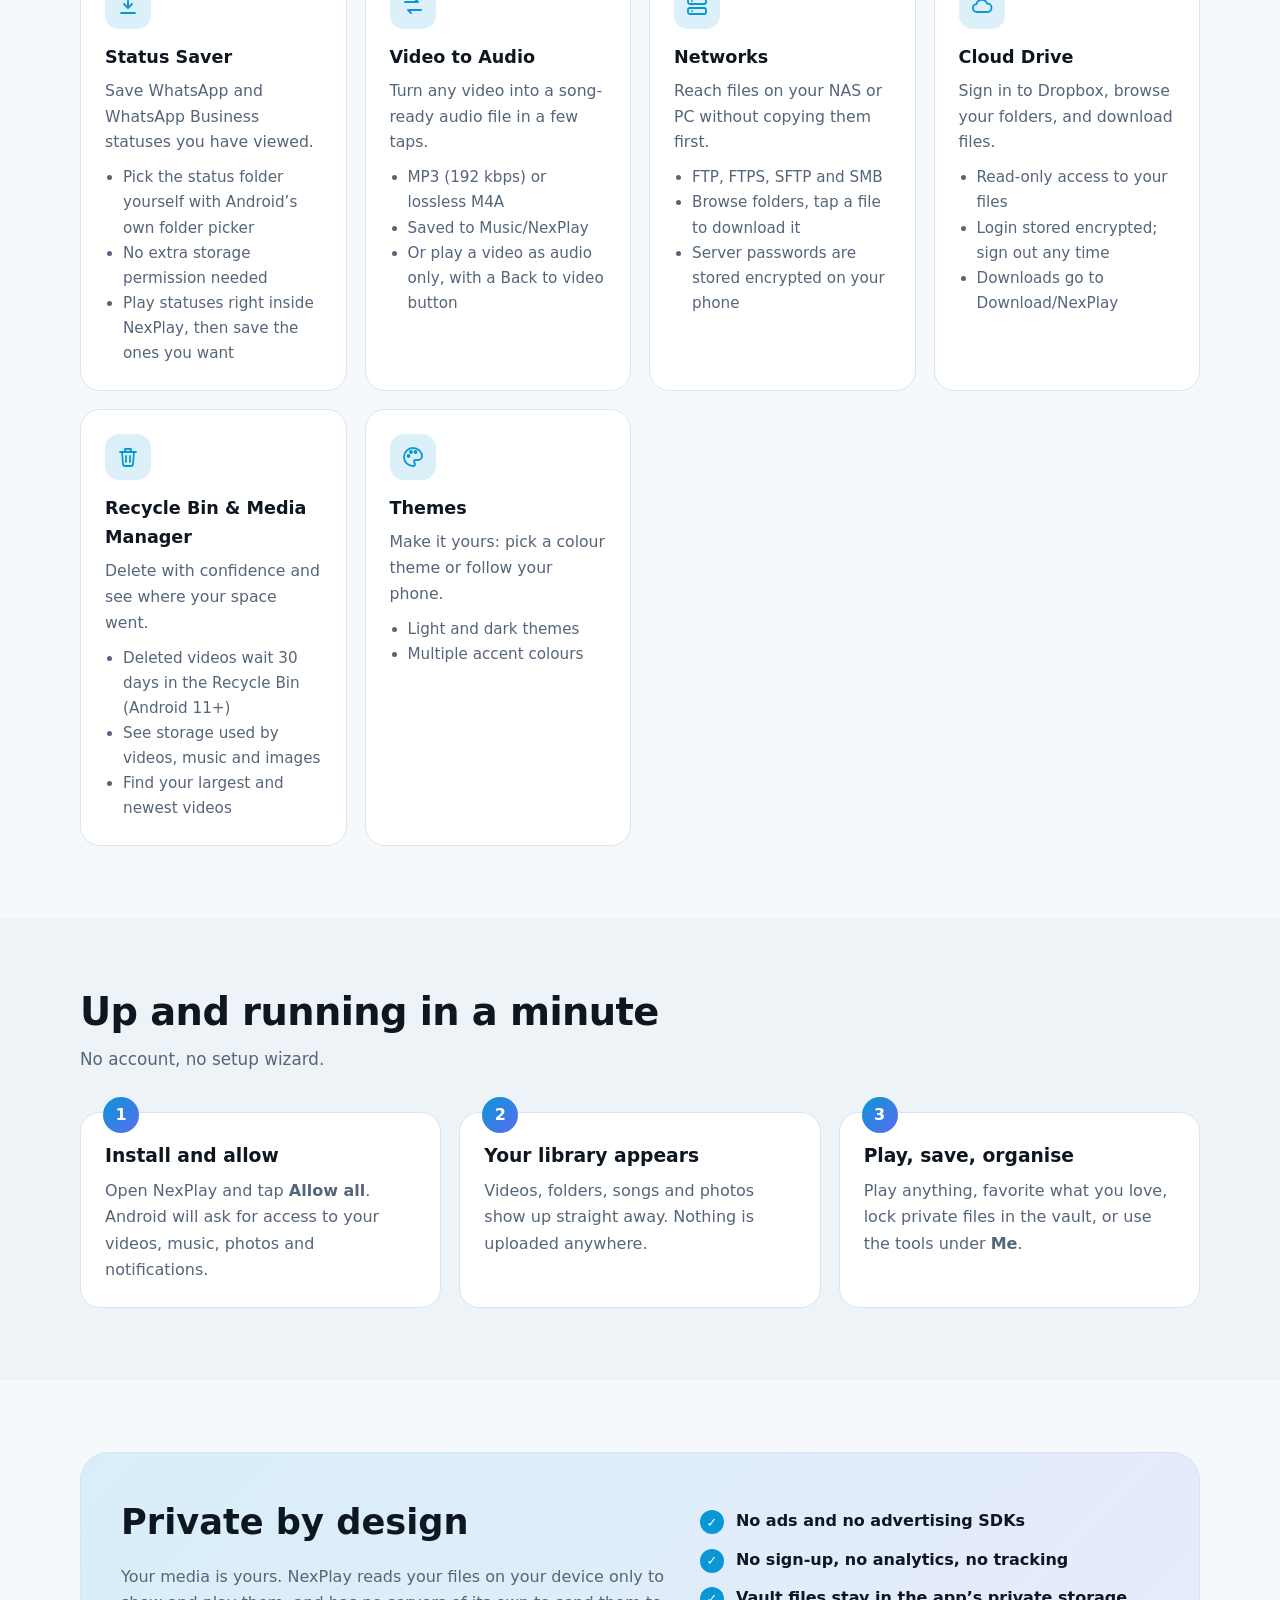
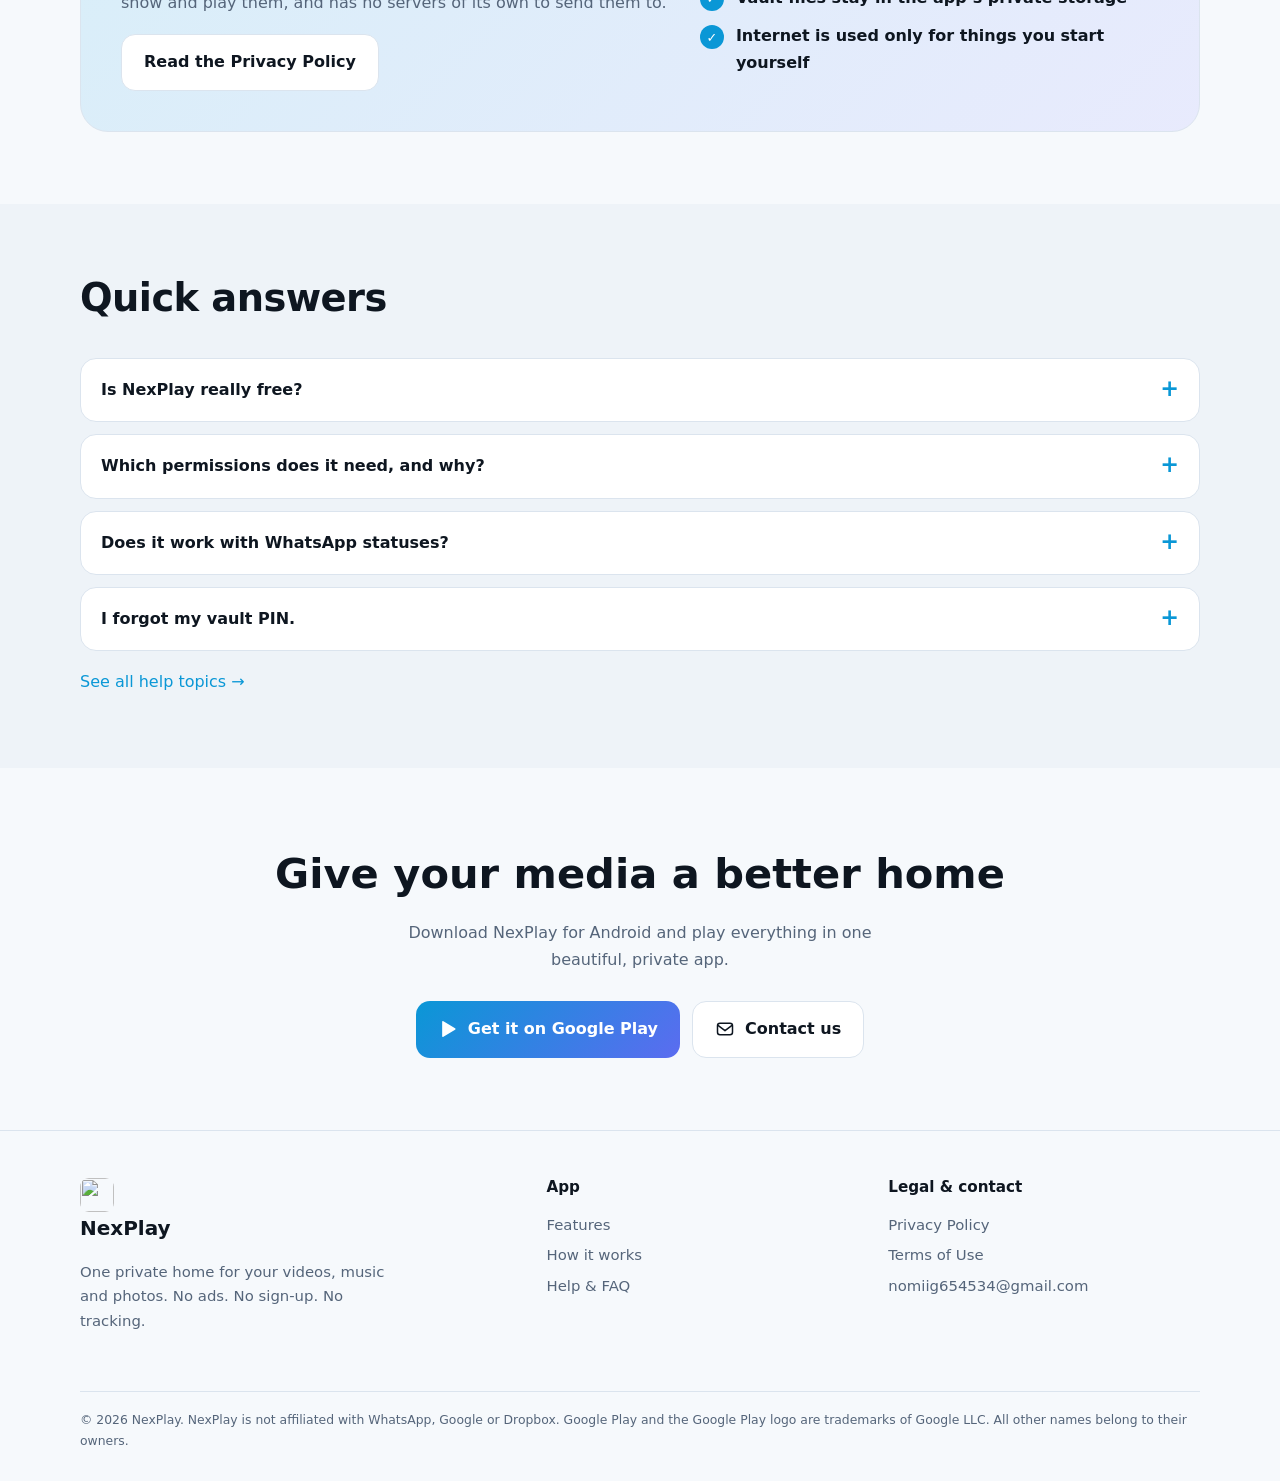
==== commit 459d276d: "Add files via upload" ====
--- a/index.html
+++ b/index.html
@@ -2,14 +2,14 @@
 <html lang="en"><head><meta charset="utf-8">
 <meta name="viewport" content="width=device-width,initial-scale=1">
 <title>NexPlay – Video, Music &amp; Photo Player for Android</title>
-<meta name="description" content="NexPlay is a free, private video, music and photo player for Android with a vault, WhatsApp status saver, video-to-audio, FTP/SMB and Dropbox. No ads, no accounts.">
+<meta name="description" content="NexPlay is a free, private video, music and photo player for Android with a vault, WhatsApp status saver, video-to-audio, FTP/SMB and Dropbox. No ads, no sign-up.">
 <meta name="theme-color" content="#0a97d6">
-<meta property="og:title" content="NexPlay – Video, Music &amp; Photo Player for Android"><meta property="og:description" content="NexPlay is a free, private video, music and photo player for Android with a vault, WhatsApp status saver, video-to-audio, FTP/SMB and Dropbox. No ads, no accounts."><meta property="og:type" content="website">
-<link rel="icon" href="assets/favicon.svg" type="image/svg+xml">
+<meta property="og:title" content="NexPlay – Video, Music &amp; Photo Player for Android"><meta property="og:description" content="NexPlay is a free, private video, music and photo player for Android with a vault, WhatsApp status saver, video-to-audio, FTP/SMB and Dropbox. No ads, no sign-up."><meta property="og:type" content="website"><meta property="og:image" content="assets/logo.png">
+<link rel="icon" href="assets/favicon.png" type="image/png"><link rel="apple-touch-icon" href="assets/apple-touch-icon.png">
 <link rel="stylesheet" href="assets/style.css"></head><body>
 <a class="skip" href="#main">Skip to content</a>
 <header class="site"><div class="wrap nav">
-<a class="brand" href="index.html"><svg viewBox="0 0 64 64" aria-hidden="true"><defs><linearGradient id="g" x1="0" y1="0" x2="1" y2="1"><stop offset="0" stop-color="#25b4f5"/><stop offset="1" stop-color="#7d8cff"/></linearGradient></defs><rect width="64" height="64" rx="16" fill="url(#g)"/><path d="M25 18v28a2 2 0 0 0 3 1.7l22-14a2 2 0 0 0 0-3.4l-22-14A2 2 0 0 0 25 18z" fill="#fff"/></svg><span>NexPlay</span></a>
+<a class="brand" href="index.html"><img src="assets/logo.png" alt="" width="34" height="34" style="border-radius:9px"><span>NexPlay</span></a>
 <button class="menu-btn" aria-label="Menu" aria-expanded="false" id="mb">Menu</button>
 <ul id="nl"><li><a href="index.html" aria-current="page">Home</a></li><li><a href="index.html#features">Features</a></li><li><a href="help.html">Help</a></li><li><a href="privacy-policy.html">Privacy</a></li><li><a href="terms.html">Terms</a></li><li><a class="cta" href="https://play.google.com/store/apps/details?id=com.novaplay.videoplayer" rel="noopener">Get the app</a></li></ul></div></header>
 <main id="main">
@@ -17,7 +17,7 @@
 <div>
 <span class="eyebrow">Video · Music · Photos</span>
 <h1>Everything you play,<br><span class="grad">in one private app.</span></h1>
-<p class="lead">NexPlay is a free video, music and photo player for Android with a private vault, WhatsApp status saver and tools for your files. No ads, no accounts, no tracking.</p>
+<p class="lead">NexPlay is a free video, music and photo player for Android with a private vault, WhatsApp status saver and tools for your files. No ads, no sign-up, no tracking.</p>
 <div class="actions">
 <a class="btn primary" href="https://play.google.com/store/apps/details?id=com.novaplay.videoplayer" rel="noopener"><svg viewBox="0 0 24 24" fill="currentColor" aria-hidden="true"><path d="M5 3.5v17a1 1 0 0 0 1.5.86l14-8.5a1 1 0 0 0 0-1.72l-14-8.5A1 1 0 0 0 5 3.5z"/></svg> Get it on Google Play</a>
 <a class="btn" href="#features">Explore features</a></div>
@@ -31,7 +31,7 @@
 
 <section id="features"><div class="wrap">
 <div class="sec-head"><h2>Everything in one place</h2><p>Three players and a handful of useful tools, built to feel fast and stay out of your way.</p></div>
-<div class="grid"><article class="card"><div class="ic"><svg viewBox="0 0 24 24" fill="none" stroke="currentColor" stroke-width="1.8" stroke-linecap="round" stroke-linejoin="round" aria-hidden="true"><rect x="3" y="5" width="18" height="14" rx="3"/><path d="M10 9.5v5l4.5-2.5z"/></svg></div><h3>Video player</h3><p>A fast, gesture-driven player for every format your phone can decode.</p><ul><li>Double-tap to skip, slide for brightness and volume, hold to speed up</li><li>Playback speed, aspect-ratio (Fit) modes, screenshot and lock</li><li>Continue from where you stopped; Recently Played and Favorites</li><li>Picture-in-Picture when you leave the app</li></ul></article><article class="card"><div class="ic"><svg viewBox="0 0 24 24" fill="none" stroke="currentColor" stroke-width="1.8" stroke-linecap="round" stroke-linejoin="round" aria-hidden="true"><path d="M9 18V6l10-2v12"/><circle cx="6.5" cy="18" r="2.5"/><circle cx="16.5" cy="16" r="2.5"/></svg></div><h3>Music player</h3><p>A beautiful music player with a spinning record and live spectrum.</p><ul><li>Songs, Albums, Artists, Folders, Playlists and Favorites</li><li>Equalizer, A-B repeat and speed control</li><li>Plays in the background with notification and a mini player</li><li>Home-screen widget and “set as ringtone”</li></ul></article><article class="card"><div class="ic"><svg viewBox="0 0 24 24" fill="none" stroke="currentColor" stroke-width="1.8" stroke-linecap="round" stroke-linejoin="round" aria-hidden="true"><rect x="3" y="4" width="18" height="16" rx="3"/><circle cx="9" cy="10" r="1.8"/><path d="m4 18 5-5 4 4 3-3 4 4"/></svg></div><h3>Photos & editor</h3><p>Browse every album and fix your pictures without leaving the app.</p><ul><li>Albums, Favorites and a smooth full-screen viewer</li><li>Built-in photo editor</li><li>Optional AI enhancement with your own Gemini key</li><li>Share, delete, or move to the private vault</li></ul></article><article class="card"><div class="ic"><svg viewBox="0 0 24 24" fill="none" stroke="currentColor" stroke-width="1.8" stroke-linecap="round" stroke-linejoin="round" aria-hidden="true"><rect x="5" y="11" width="14" height="9" rx="2.5"/><path d="M8 11V8a4 4 0 0 1 8 0v3"/></svg></div><h3>Private Folder</h3><p>Lock videos, songs and photos behind a PIN or your fingerprint.</p><ul><li>Files are encrypted on your phone</li><li>We cannot see them and cannot recover your PIN</li><li>Plays vault videos and music inside the vault</li></ul></article><article class="card"><div class="ic"><svg viewBox="0 0 24 24" fill="none" stroke="currentColor" stroke-width="1.8" stroke-linecap="round" stroke-linejoin="round" aria-hidden="true"><path d="M12 4v10m0 0-4-4m4 4 4-4"/><path d="M5 19h14"/></svg></div><h3>Status Saver</h3><p>Save WhatsApp and WhatsApp Business statuses you have viewed.</p><ul><li>Pick the status folder yourself with Android’s own folder picker</li><li>No extra storage permission needed</li><li>Play statuses right inside NexPlay, then save the ones you want</li></ul></article><article class="card"><div class="ic"><svg viewBox="0 0 24 24" fill="none" stroke="currentColor" stroke-width="1.8" stroke-linecap="round" stroke-linejoin="round" aria-hidden="true"><path d="M4 8h13l-3-3M20 16H7l3 3"/></svg></div><h3>Video to Audio</h3><p>Turn any video into a song-ready audio file in a few taps.</p><ul><li>MP3 (192 kbps) or lossless M4A</li><li>Saved to Music/NexPlay</li><li>Or play a video as audio only, with a Back to video button</li></ul></article><article class="card"><div class="ic"><svg viewBox="0 0 24 24" fill="none" stroke="currentColor" stroke-width="1.8" stroke-linecap="round" stroke-linejoin="round" aria-hidden="true"><rect x="3" y="4" width="18" height="6" rx="2"/><rect x="3" y="14" width="18" height="6" rx="2"/><path d="M7 7h.01M7 17h.01"/></svg></div><h3>Networks</h3><p>Reach files on your NAS or PC without copying them first.</p><ul><li>FTP, FTPS, SFTP and SMB</li><li>Browse folders, tap a file to download it</li><li>Server passwords are stored encrypted on your phone</li></ul></article><article class="card"><div class="ic"><svg viewBox="0 0 24 24" fill="none" stroke="currentColor" stroke-width="1.8" stroke-linecap="round" stroke-linejoin="round" aria-hidden="true"><path d="M7 18a4 4 0 0 1-.5-7.97A5.5 5.5 0 0 1 17 9.5a4.25 4.25 0 0 1 .5 8.5z"/></svg></div><h3>Cloud Drive</h3><p>Sign in to Dropbox, browse your folders, and download files.</p><ul><li>Read-only access to your files</li><li>Login stored encrypted; sign out any time</li><li>Downloads go to Download/NexPlay</li></ul></article><article class="card"><div class="ic"><svg viewBox="0 0 24 24" fill="none" stroke="currentColor" stroke-width="1.8" stroke-linecap="round" stroke-linejoin="round" aria-hidden="true"><path d="M4 7h16M10 11v6M14 11v6M6 7l1 12a2 2 0 0 0 2 2h6a2 2 0 0 0 2-2l1-12M9 7V4h6v3"/></svg></div><h3>Recycle Bin & Media Manager</h3><p>Delete with confidence and see where your space went.</p><ul><li>Deleted videos wait 30 days in the Recycle Bin (Android 11+)</li><li>See storage used by videos, music and images</li><li>Find your largest and newest videos</li></ul></article><article class="card"><div class="ic"><svg viewBox="0 0 24 24" fill="none" stroke="currentColor" stroke-width="1.8" stroke-linecap="round" stroke-linejoin="round" aria-hidden="true"><path d="M12 3a9 9 0 1 0 0 18c1.3 0 2-.8 2-1.8 0-1.2-1-1.5-1-2.7 0-1 .8-1.5 1.8-1.5H17a4 4 0 0 0 4-4C21 6.5 17 3 12 3z"/><circle cx="7.5" cy="11" r="1"/><circle cx="10" cy="7" r="1"/><circle cx="14.5" cy="7" r="1"/></svg></div><h3>Themes</h3><p>Make it yours: pick a colour theme or follow your phone.</p><ul><li>Light and dark themes</li><li>Multiple accent colours</li></ul></article></div></div></section>
+<div class="grid"><article class="card"><div class="ic"><svg viewBox="0 0 24 24" fill="none" stroke="currentColor" stroke-width="1.8" stroke-linecap="round" stroke-linejoin="round" aria-hidden="true"><rect x="3" y="5" width="18" height="14" rx="3"/><path d="M10 9.5v5l4.5-2.5z"/></svg></div><h3>Video player</h3><p>A fast, gesture-driven player for every format your phone can decode.</p><ul><li>Double-tap to skip, slide for brightness and volume, hold to speed up</li><li>Playback speed, aspect-ratio (Fit) modes, screenshot and lock</li><li>Continue from where you stopped; Recently Played and Favorites</li><li>Picture-in-Picture when you leave the app</li></ul></article><article class="card"><div class="ic"><svg viewBox="0 0 24 24" fill="none" stroke="currentColor" stroke-width="1.8" stroke-linecap="round" stroke-linejoin="round" aria-hidden="true"><path d="M9 18V6l10-2v12"/><circle cx="6.5" cy="18" r="2.5"/><circle cx="16.5" cy="16" r="2.5"/></svg></div><h3>Music player</h3><p>A beautiful music player with a spinning record and live spectrum.</p><ul><li>Songs, Albums, Artists, Folders, Playlists and Favorites</li><li>Equalizer, A-B repeat and speed control</li><li>Plays in the background with notification and a mini player</li><li>Home-screen widget and “set as ringtone”</li></ul></article><article class="card"><div class="ic"><svg viewBox="0 0 24 24" fill="none" stroke="currentColor" stroke-width="1.8" stroke-linecap="round" stroke-linejoin="round" aria-hidden="true"><rect x="3" y="4" width="18" height="16" rx="3"/><circle cx="9" cy="10" r="1.8"/><path d="m4 18 5-5 4 4 3-3 4 4"/></svg></div><h3>Photos & editor</h3><p>Browse every album and fix your pictures without leaving the app.</p><ul><li>Albums, Favorites and a smooth full-screen viewer</li><li>Built-in photo editor</li><li>Optional AI enhancement with your own Gemini key</li><li>Share, delete, or move to the private vault</li></ul></article><article class="card"><div class="ic"><svg viewBox="0 0 24 24" fill="none" stroke="currentColor" stroke-width="1.8" stroke-linecap="round" stroke-linejoin="round" aria-hidden="true"><rect x="5" y="11" width="14" height="9" rx="2.5"/><path d="M8 11V8a4 4 0 0 1 8 0v3"/></svg></div><h3>Private Folder</h3><p>Lock videos, songs and photos behind a PIN or your fingerprint.</p><ul><li>Files are hidden in the app’s private storage, with the file list encrypted</li><li>Reset a forgotten PIN with a security question, recovery key or email</li><li>Plays vault videos and music inside the vault</li></ul></article><article class="card"><div class="ic"><svg viewBox="0 0 24 24" fill="none" stroke="currentColor" stroke-width="1.8" stroke-linecap="round" stroke-linejoin="round" aria-hidden="true"><path d="M12 4v10m0 0-4-4m4 4 4-4"/><path d="M5 19h14"/></svg></div><h3>Status Saver</h3><p>Save WhatsApp and WhatsApp Business statuses you have viewed.</p><ul><li>Pick the status folder yourself with Android’s own folder picker</li><li>No extra storage permission needed</li><li>Play statuses right inside NexPlay, then save the ones you want</li></ul></article><article class="card"><div class="ic"><svg viewBox="0 0 24 24" fill="none" stroke="currentColor" stroke-width="1.8" stroke-linecap="round" stroke-linejoin="round" aria-hidden="true"><path d="M4 8h13l-3-3M20 16H7l3 3"/></svg></div><h3>Video to Audio</h3><p>Turn any video into a song-ready audio file in a few taps.</p><ul><li>MP3 (192 kbps) or lossless M4A</li><li>Saved to Music/NexPlay</li><li>Or play a video as audio only, with a Back to video button</li></ul></article><article class="card"><div class="ic"><svg viewBox="0 0 24 24" fill="none" stroke="currentColor" stroke-width="1.8" stroke-linecap="round" stroke-linejoin="round" aria-hidden="true"><rect x="3" y="4" width="18" height="6" rx="2"/><rect x="3" y="14" width="18" height="6" rx="2"/><path d="M7 7h.01M7 17h.01"/></svg></div><h3>Networks</h3><p>Reach files on your NAS or PC without copying them first.</p><ul><li>FTP, FTPS, SFTP and SMB</li><li>Browse folders, tap a file to download it</li><li>Server passwords are stored encrypted on your phone</li></ul></article><article class="card"><div class="ic"><svg viewBox="0 0 24 24" fill="none" stroke="currentColor" stroke-width="1.8" stroke-linecap="round" stroke-linejoin="round" aria-hidden="true"><path d="M7 18a4 4 0 0 1-.5-7.97A5.5 5.5 0 0 1 17 9.5a4.25 4.25 0 0 1 .5 8.5z"/></svg></div><h3>Cloud Drive</h3><p>Sign in to Dropbox, browse your folders, and download files.</p><ul><li>Read-only access to your files</li><li>Login stored encrypted; sign out any time</li><li>Downloads go to Download/NexPlay</li></ul></article><article class="card"><div class="ic"><svg viewBox="0 0 24 24" fill="none" stroke="currentColor" stroke-width="1.8" stroke-linecap="round" stroke-linejoin="round" aria-hidden="true"><path d="M4 7h16M10 11v6M14 11v6M6 7l1 12a2 2 0 0 0 2 2h6a2 2 0 0 0 2-2l1-12M9 7V4h6v3"/></svg></div><h3>Recycle Bin & Media Manager</h3><p>Delete with confidence and see where your space went.</p><ul><li>Deleted videos wait 30 days in the Recycle Bin (Android 11+)</li><li>See storage used by videos, music and images</li><li>Find your largest and newest videos</li></ul></article><article class="card"><div class="ic"><svg viewBox="0 0 24 24" fill="none" stroke="currentColor" stroke-width="1.8" stroke-linecap="round" stroke-linejoin="round" aria-hidden="true"><path d="M12 3a9 9 0 1 0 0 18c1.3 0 2-.8 2-1.8 0-1.2-1-1.5-1-2.7 0-1 .8-1.5 1.8-1.5H17a4 4 0 0 0 4-4C21 6.5 17 3 12 3z"/><circle cx="7.5" cy="11" r="1"/><circle cx="10" cy="7" r="1"/><circle cx="14.5" cy="7" r="1"/></svg></div><h3>Themes</h3><p>Make it yours: pick a colour theme or follow your phone.</p><ul><li>Light and dark themes</li><li>Multiple accent colours</li></ul></article></div></div></section>
 
 <section class="alt" id="how"><div class="wrap">
 <div class="sec-head"><h2>Up and running in a minute</h2><p>No account, no setup wizard.</p></div>
@@ -45,7 +45,7 @@
 <div><h2 style="font-size:clamp(1.6rem,3vw,2.2rem);font-weight:800">Private by design</h2>
 <p style="color:var(--muted);margin-top:12px">Your media is yours. NexPlay reads your files on your device only to show and play them, and has no servers of its own to send them to.</p>
 <p style="margin-top:18px"><a class="btn" href="privacy-policy.html">Read the Privacy Policy</a></p></div>
-<ul><li>No ads and no advertising SDKs</li><li>No accounts, no analytics, no tracking</li><li>Vault files are encrypted on your phone</li><li>Internet is used only for things you start yourself</li></ul>
+<ul><li>No ads and no advertising SDKs</li><li>No sign-up, no analytics, no tracking</li><li>Vault files stay in the app’s private storage</li><li>Internet is used only for things you start yourself</li></ul>
 </div></div></section>
 
 <section class="alt"><div class="wrap">
@@ -53,7 +53,7 @@
 <details><summary>Is NexPlay really free?</summary><p>Yes. NexPlay is free and has no ads.</p></details>
 <details><summary>Which permissions does it need, and why?</summary><p>Access to your videos, music and photos to show them; notifications and a media service so music keeps playing with the screen off; and an optional microphone permission that only drives the live music visualizer (nothing is recorded). Full details are in the <a href="privacy-policy.html#permissions">Privacy Policy</a>.</p></details>
 <details><summary>Does it work with WhatsApp statuses?</summary><p>Yes. View a status in WhatsApp, then open <strong>Me → Status Saver</strong>, choose WhatsApp or WhatsApp Business, pick its status folder once, and tap the download icon. NexPlay is not affiliated with WhatsApp.</p></details>
-<details><summary>I forgot my vault PIN.</summary><p>Vault files are encrypted and we cannot recover your PIN. If you forget both the PIN and the recovery answer, the vault cannot be opened, so keep a backup of anything important.</p></details>
+<details><summary>I forgot my vault PIN.</summary><p>Tap <strong>Forgot PIN?</strong> in the vault. You can reset it with your security question, a recovery key, or an email reset link, if you set one up. Your vault files stay. If you have none of these, the vault cannot be opened and we cannot recover it, so set up recovery and back up anything important.</p></details>
 <p style="margin-top:18px"><a href="help.html">See all help topics →</a></p>
 </div></section>
 
@@ -62,8 +62,8 @@
 <div class="actions"><a class="btn primary" href="https://play.google.com/store/apps/details?id=com.novaplay.videoplayer" rel="noopener"><svg viewBox="0 0 24 24" fill="currentColor" aria-hidden="true"><path d="M5 3.5v17a1 1 0 0 0 1.5.86l14-8.5a1 1 0 0 0 0-1.72l-14-8.5A1 1 0 0 0 5 3.5z"/></svg> Get it on Google Play</a><a class="btn" href="mailto:nomiig654534@gmail.com"><svg viewBox="0 0 24 24" fill="none" stroke="currentColor" stroke-width="1.8" stroke-linecap="round" stroke-linejoin="round" aria-hidden="true"><rect x="3" y="5" width="18" height="14" rx="3"/><path d="m4 8 8 6 8-6"/></svg> Contact us</a></div>
 </div></section></main>
 <footer class="site"><div class="wrap foot">
-<div><a class="brand" href="index.html" style="color:var(--text)"><svg viewBox="0 0 64 64" aria-hidden="true"><defs><linearGradient id="g" x1="0" y1="0" x2="1" y2="1"><stop offset="0" stop-color="#25b4f5"/><stop offset="1" stop-color="#7d8cff"/></linearGradient></defs><rect width="64" height="64" rx="16" fill="url(#g)"/><path d="M25 18v28a2 2 0 0 0 3 1.7l22-14a2 2 0 0 0 0-3.4l-22-14A2 2 0 0 0 25 18z" fill="#fff"/></svg><span>NexPlay</span></a>
-<p style="margin-top:12px;max-width:34ch">One private home for your videos, music and photos. No ads. No accounts. No tracking.</p></div>
+<div><a class="brand" href="index.html" style="color:var(--text)"><img src="assets/logo.png" alt="" width="34" height="34" style="border-radius:9px"><span>NexPlay</span></a>
+<p style="margin-top:12px;max-width:34ch">One private home for your videos, music and photos. No ads. No sign-up. No tracking.</p></div>
 <div><h4>App</h4><a href="index.html#features">Features</a><a href="index.html#how">How it works</a><a href="help.html">Help &amp; FAQ</a></div>
 <div><h4>Legal &amp; contact</h4><a href="privacy-policy.html">Privacy Policy</a><a href="terms.html">Terms of Use</a><a href="mailto:nomiig654534@gmail.com">nomiig654534@gmail.com</a></div>
 <small>© 2026 NexPlay. NexPlay is not affiliated with WhatsApp, Google or Dropbox. Google Play and the Google Play logo are trademarks of Google LLC. All other names belong to their owners.</small>
--- a/assets/style.css
+++ b/assets/style.css
@@ -0,0 +1,138 @@
+:root{
+  --bg:#f6f9fc; --surface:#ffffff; --surface2:#eef3f8; --text:#0e1620; --muted:#55657a;
+  --line:#dbe4ee; --accent:#0a97d6; --accent2:#5b6cf0; --accent-ink:#ffffff;
+  --shadow:0 10px 30px rgba(16,40,70,.10);
+}
+@media (prefers-color-scheme:dark){
+  :root{--bg:#0a0d12; --surface:#121820; --surface2:#18212b; --text:#eaf1f8; --muted:#92a3b6;
+    --line:#233040; --accent:#25b4f5; --accent2:#7d8cff; --shadow:0 10px 30px rgba(0,0,0,.45);}
+}
+*{box-sizing:border-box;margin:0;padding:0}
+html{scroll-behavior:smooth}
+body{font-family:system-ui,-apple-system,"Segoe UI",Roboto,Helvetica,Arial,sans-serif;background:var(--bg);color:var(--text);line-height:1.65;-webkit-font-smoothing:antialiased}
+a{color:var(--accent);text-decoration:none} a:hover{text-decoration:underline}
+img,svg{max-width:100%;display:block}
+.wrap{width:min(1120px,100% - 40px);margin-inline:auto}
+.skip{position:absolute;left:-999px} .skip:focus{left:12px;top:12px;background:var(--accent);color:#fff;padding:8px 12px;border-radius:8px;z-index:99}
+
+/* header */
+header.site{position:sticky;top:0;z-index:50;background:color-mix(in srgb,var(--bg) 86%,transparent);backdrop-filter:blur(12px);border-bottom:1px solid var(--line)}
+.nav{display:flex;align-items:center;justify-content:space-between;height:64px}
+.brand{display:flex;align-items:center;gap:10px;font-weight:800;font-size:1.25rem;color:var(--text)}
+.brand:hover{text-decoration:none}
+.brand svg{width:34px;height:34px}
+.nav ul{display:flex;gap:6px;list-style:none;align-items:center}
+.nav ul a{color:var(--muted);padding:8px 12px;border-radius:10px;font-weight:600;font-size:.95rem}
+.nav ul a:hover,.nav ul a[aria-current="page"]{color:var(--text);background:var(--surface2);text-decoration:none}
+.nav .cta{background:var(--accent);color:var(--accent-ink)!important}
+.nav .cta:hover{filter:brightness(1.08);background:var(--accent)!important}
+.menu-btn{display:none;background:none;border:1px solid var(--line);color:var(--text);border-radius:10px;padding:8px 12px;font-size:1rem;cursor:pointer}
+@media(max-width:820px){
+  .menu-btn{display:block}
+  .nav ul{display:none;position:absolute;left:0;right:0;top:64px;background:var(--bg);border-bottom:1px solid var(--line);flex-direction:column;align-items:stretch;padding:12px 20px}
+  .nav ul.open{display:flex}
+}
+
+/* hero */
+.hero{position:relative;overflow:hidden;padding:72px 0 56px}
+.hero::before{content:"";position:absolute;inset:-20% -10% auto auto;width:640px;height:640px;background:radial-gradient(closest-side,color-mix(in srgb,var(--accent) 30%,transparent),transparent);filter:blur(10px);z-index:0}
+.hero::after{content:"";position:absolute;left:-180px;bottom:-220px;width:520px;height:520px;background:radial-gradient(closest-side,color-mix(in srgb,var(--accent2) 24%,transparent),transparent);z-index:0}
+.hero .wrap{position:relative;z-index:1;display:grid;grid-template-columns:1.1fr .9fr;gap:40px;align-items:center}
+.eyebrow{display:inline-block;font-size:.8rem;font-weight:700;letter-spacing:.08em;text-transform:uppercase;color:var(--accent);background:color-mix(in srgb,var(--accent) 12%,transparent);padding:6px 12px;border-radius:99px;margin-bottom:18px}
+h1{font-size:clamp(2.3rem,5.4vw,3.8rem);line-height:1.08;letter-spacing:-.02em;font-weight:850}
+h1 .grad{background:linear-gradient(90deg,var(--accent),var(--accent2));-webkit-background-clip:text;background-clip:text;color:transparent}
+.lead{margin-top:18px;font-size:1.15rem;color:var(--muted);max-width:56ch}
+.actions{display:flex;flex-wrap:wrap;gap:12px;margin-top:28px}
+.btn{display:inline-flex;align-items:center;gap:10px;padding:14px 22px;border-radius:14px;font-weight:700;border:1px solid var(--line);color:var(--text);background:var(--surface)}
+.btn:hover{text-decoration:none;transform:translateY(-1px);box-shadow:var(--shadow)}
+.btn.primary{background:linear-gradient(135deg,var(--accent),var(--accent2));color:#fff;border:0}
+.btn svg{width:20px;height:20px}
+.badges{display:flex;flex-wrap:wrap;gap:10px 18px;margin-top:26px;color:var(--muted);font-size:.92rem;font-weight:600}
+.badges span{display:inline-flex;align-items:center;gap:8px}
+.badges i{width:8px;height:8px;border-radius:50%;background:var(--accent);display:inline-block}
+
+/* phone mock */
+.phone{width:min(300px,78vw);margin-inline:auto;aspect-ratio:9/18.5;border-radius:38px;background:#05070a;border:8px solid #1d2733;box-shadow:0 30px 60px rgba(0,0,0,.35);position:relative;overflow:hidden;color:#eaf1f8}
+.phone .glow{position:absolute;inset:0;background:radial-gradient(circle at 50% 38%,rgba(37,180,245,.28),transparent 55%),radial-gradient(circle at 80% 90%,rgba(125,140,255,.25),transparent 50%)}
+.phone .title{position:absolute;top:30px;left:0;right:0;text-align:center;font-weight:700;font-size:.8rem;color:#25b4f5}
+.phone .disc{position:absolute;top:22%;left:50%;width:70%;aspect-ratio:1;transform:translateX(-50%)}
+.phone .disc svg{width:100%;height:100%;animation:spin 9s linear infinite}
+.phone .bars{position:absolute;left:12%;right:12%;top:64%;height:34px;display:flex;align-items:center;gap:3px}
+.phone .bars b{flex:1;border-radius:3px;background:linear-gradient(#25b4f5,#7d8cff);animation:eq 1.2s ease-in-out infinite}
+.phone .ctrl{position:absolute;left:0;right:0;bottom:7%;display:flex;justify-content:center;align-items:center;gap:16px}
+.phone .ctrl i{width:34px;height:34px;border-radius:50%;border:1.5px solid #25b4f5;opacity:.7}
+.phone .ctrl i.big{width:54px;height:54px;border-width:2.5px;opacity:1;box-shadow:0 0 18px rgba(37,180,245,.55)}
+.phone .seek{position:absolute;left:10%;right:10%;bottom:21%;height:3px;border-radius:3px;background:#243040}
+.phone .seek::after{content:"";position:absolute;left:0;top:0;bottom:0;width:38%;background:#25b4f5;border-radius:3px}
+@keyframes spin{to{transform:rotate(360deg)}}
+@keyframes eq{0%,100%{height:18%}50%{height:100%}}
+.phone .bars b:nth-child(2n){animation-delay:-.4s}.phone .bars b:nth-child(3n){animation-delay:-.8s}.phone .bars b:nth-child(5n){animation-delay:-.2s}
+@media(prefers-reduced-motion:reduce){.phone .disc svg,.phone .bars b{animation:none}}
+@media(max-width:860px){.hero .wrap{grid-template-columns:1fr}.hero{padding-top:44px}.phone{order:-1;width:min(240px,70vw)}}
+
+/* sections */
+section{padding:72px 0}
+section.alt{background:var(--surface2)}
+.sec-head{max-width:720px;margin-bottom:38px}
+.sec-head h2{font-size:clamp(1.7rem,3.4vw,2.4rem);line-height:1.15;letter-spacing:-.015em;font-weight:800}
+.sec-head p{margin-top:12px;color:var(--muted);font-size:1.05rem}
+.grid{display:grid;gap:18px;grid-template-columns:repeat(auto-fit,minmax(250px,1fr))}
+.card{background:var(--surface);border:1px solid var(--line);border-radius:20px;padding:24px;transition:.2s}
+.card:hover{transform:translateY(-3px);box-shadow:var(--shadow)}
+.card .ic{width:46px;height:46px;border-radius:14px;display:grid;place-items:center;background:color-mix(in srgb,var(--accent) 14%,transparent);color:var(--accent);margin-bottom:14px}
+.card .ic svg{width:24px;height:24px}
+.card h3{font-size:1.1rem;margin-bottom:6px}
+.card p{color:var(--muted);font-size:.98rem}
+.card ul{margin:10px 0 0 18px;color:var(--muted);font-size:.95rem}
+.steps{counter-reset:s;display:grid;gap:18px;grid-template-columns:repeat(auto-fit,minmax(240px,1fr))}
+.step{position:relative;background:var(--surface);border:1px solid var(--line);border-radius:20px;padding:28px 24px 24px}
+.step::before{counter-increment:s;content:counter(s);position:absolute;top:-16px;left:22px;width:36px;height:36px;border-radius:50%;background:linear-gradient(135deg,var(--accent),var(--accent2));color:#fff;font-weight:800;display:grid;place-items:center}
+.step h3{margin-bottom:6px}.step p{color:var(--muted)}
+.privacy-band{background:linear-gradient(135deg,color-mix(in srgb,var(--accent) 16%,var(--surface)),color-mix(in srgb,var(--accent2) 14%,var(--surface)));border:1px solid var(--line);border-radius:28px;padding:40px;display:grid;grid-template-columns:1.2fr 1fr;gap:28px;align-items:center}
+.privacy-band ul{list-style:none;display:grid;gap:12px}
+.privacy-band li{display:flex;gap:12px;align-items:flex-start;font-weight:600}
+.privacy-band li::before{content:"✓";flex:none;width:24px;height:24px;border-radius:50%;background:var(--accent);color:#fff;display:grid;place-items:center;font-size:.8rem;margin-top:2px}
+@media(max-width:760px){.privacy-band{grid-template-columns:1fr;padding:28px}}
+details{background:var(--surface);border:1px solid var(--line);border-radius:16px;padding:0 20px;margin-bottom:12px}
+details summary{cursor:pointer;list-style:none;padding:18px 0;font-weight:700;display:flex;justify-content:space-between;gap:16px}
+details summary::-webkit-details-marker{display:none}
+details summary::after{content:"+";color:var(--accent);font-size:1.4rem;line-height:1}
+details[open] summary::after{content:"–"}
+details p,details ul{padding-bottom:18px;color:var(--muted)} details ul{margin-left:20px}
+.cta-band{text-align:center}
+.cta-band h2{font-size:clamp(1.8rem,3.6vw,2.6rem);font-weight:800}
+.cta-band p{color:var(--muted);margin:12px auto 26px;max-width:52ch}
+.cta-band .actions{justify-content:center}
+
+/* document pages */
+.doc-hero{padding:56px 0 24px;border-bottom:1px solid var(--line);background:var(--surface2)}
+.doc-hero h1{font-size:clamp(2rem,4.4vw,3rem)}
+.doc-hero p{color:var(--muted);margin-top:10px}
+.doc{display:grid;grid-template-columns:240px 1fr;gap:48px;padding:48px 0 72px}
+.toc{position:sticky;top:88px;align-self:start;font-size:.93rem}
+.toc strong{display:block;margin-bottom:10px;font-size:.78rem;letter-spacing:.08em;text-transform:uppercase;color:var(--muted)}
+.toc a{display:block;color:var(--muted);padding:6px 0 6px 12px;border-left:2px solid var(--line)}
+.toc a:hover{color:var(--accent);border-color:var(--accent);text-decoration:none}
+.prose{max-width:760px}
+.prose h2{font-size:1.5rem;margin:42px 0 12px;letter-spacing:-.01em;scroll-margin-top:90px}
+.prose h2:first-child{margin-top:0}
+.prose h3{font-size:1.1rem;margin:22px 0 6px}
+.prose p,.prose li{color:var(--muted);font-size:1.02rem}
+.prose p{margin:10px 0}
+.prose ul{margin:10px 0 10px 22px}.prose li{margin:5px 0}
+.prose strong{color:var(--text)}
+.callout{background:color-mix(in srgb,var(--accent) 10%,var(--surface));border:1px solid color-mix(in srgb,var(--accent) 40%,var(--line));border-radius:16px;padding:18px 22px;margin:18px 0}
+.callout p{color:var(--text);margin:4px 0}
+table{width:100%;border-collapse:collapse;margin:14px 0;font-size:.95rem;border:1px solid var(--line);border-radius:14px;overflow:hidden;display:block;overflow-x:auto}
+th,td{text-align:left;padding:12px 14px;border-bottom:1px solid var(--line);vertical-align:top;color:var(--muted)}
+th{background:var(--surface2);color:var(--text);white-space:nowrap}
+td:first-child{color:var(--text);font-weight:600;white-space:nowrap}
+tr:last-child td{border-bottom:0}
+@media(max-width:900px){.doc{grid-template-columns:1fr}.toc{display:none}}
+
+footer.site{border-top:1px solid var(--line);padding:44px 0 30px;color:var(--muted);font-size:.93rem}
+.foot{display:grid;grid-template-columns:1.4fr 1fr 1fr;gap:30px}
+.foot h4{color:var(--text);margin-bottom:10px;font-size:.95rem}
+.foot a{display:block;color:var(--muted);padding:3px 0}
+.foot small{display:block;margin-top:28px;grid-column:1/-1;border-top:1px solid var(--line);padding-top:18px}
+@media(max-width:700px){.foot{grid-template-columns:1fr}}
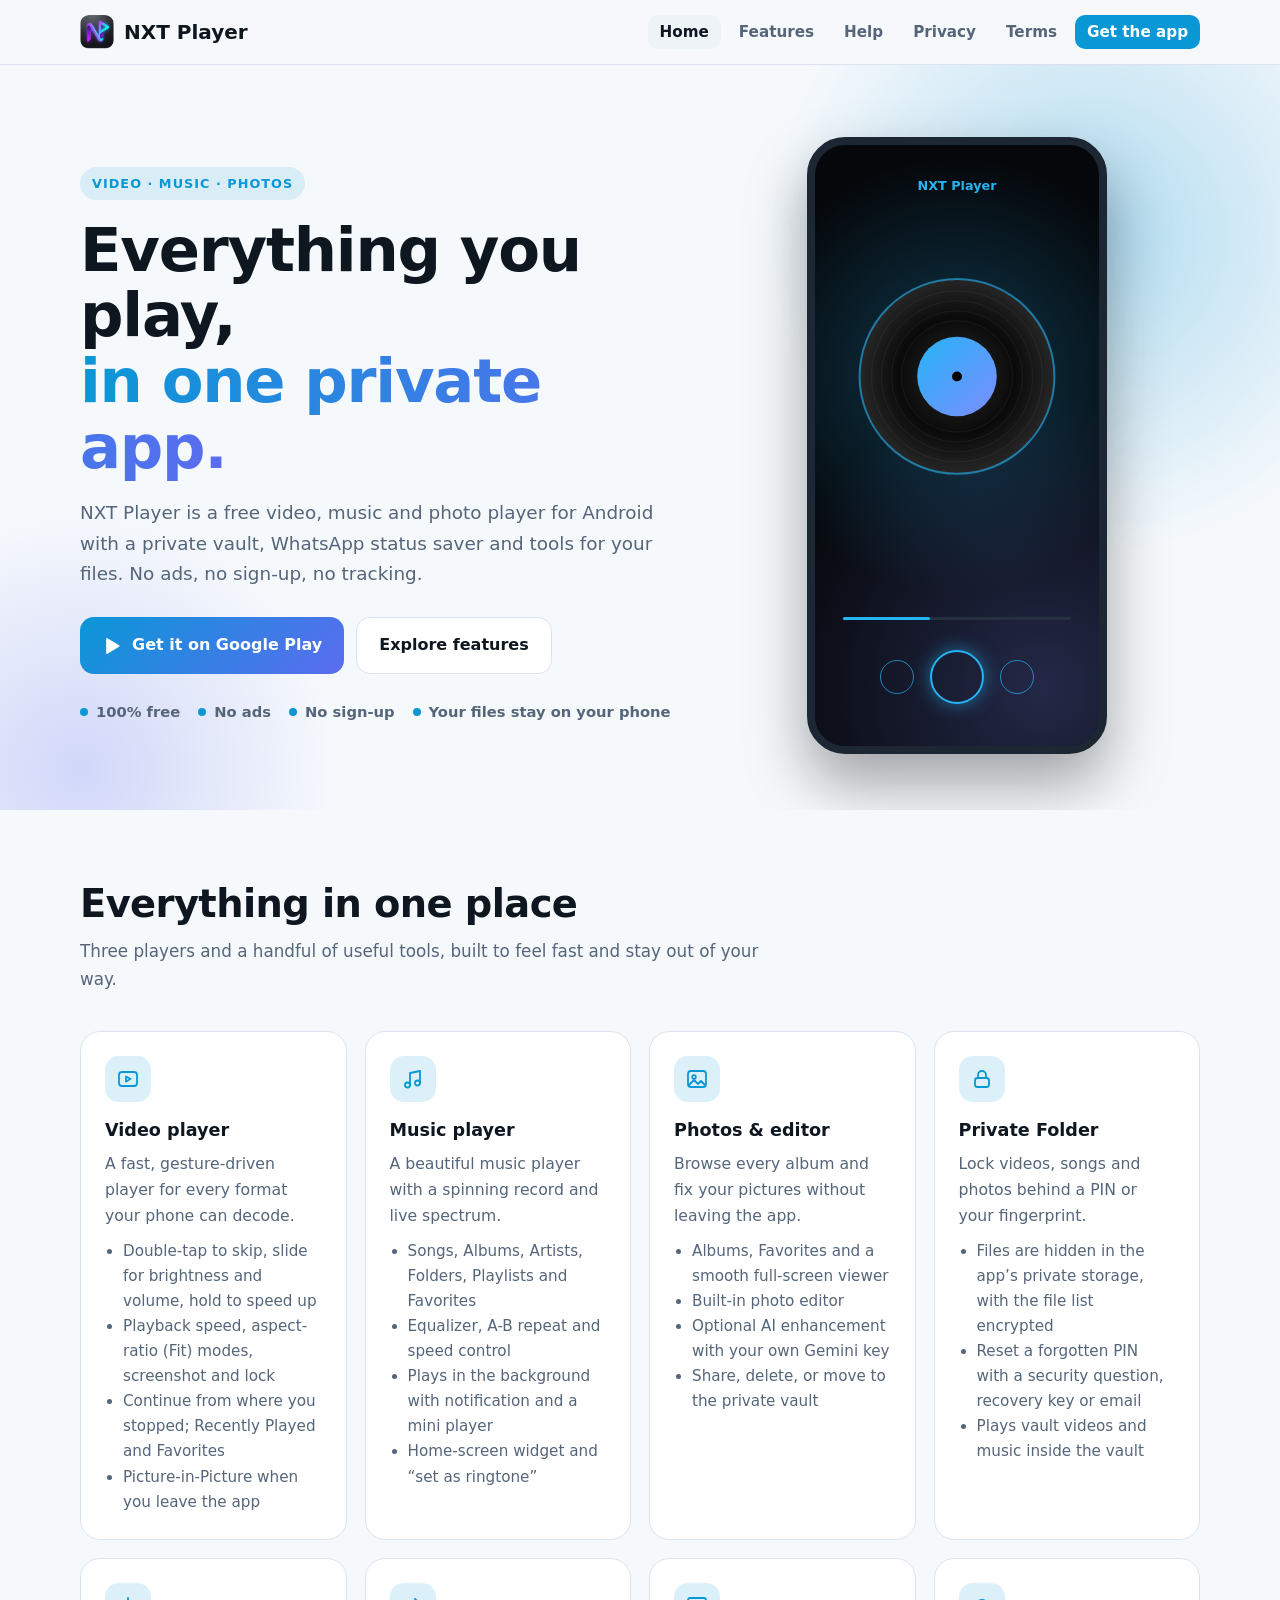
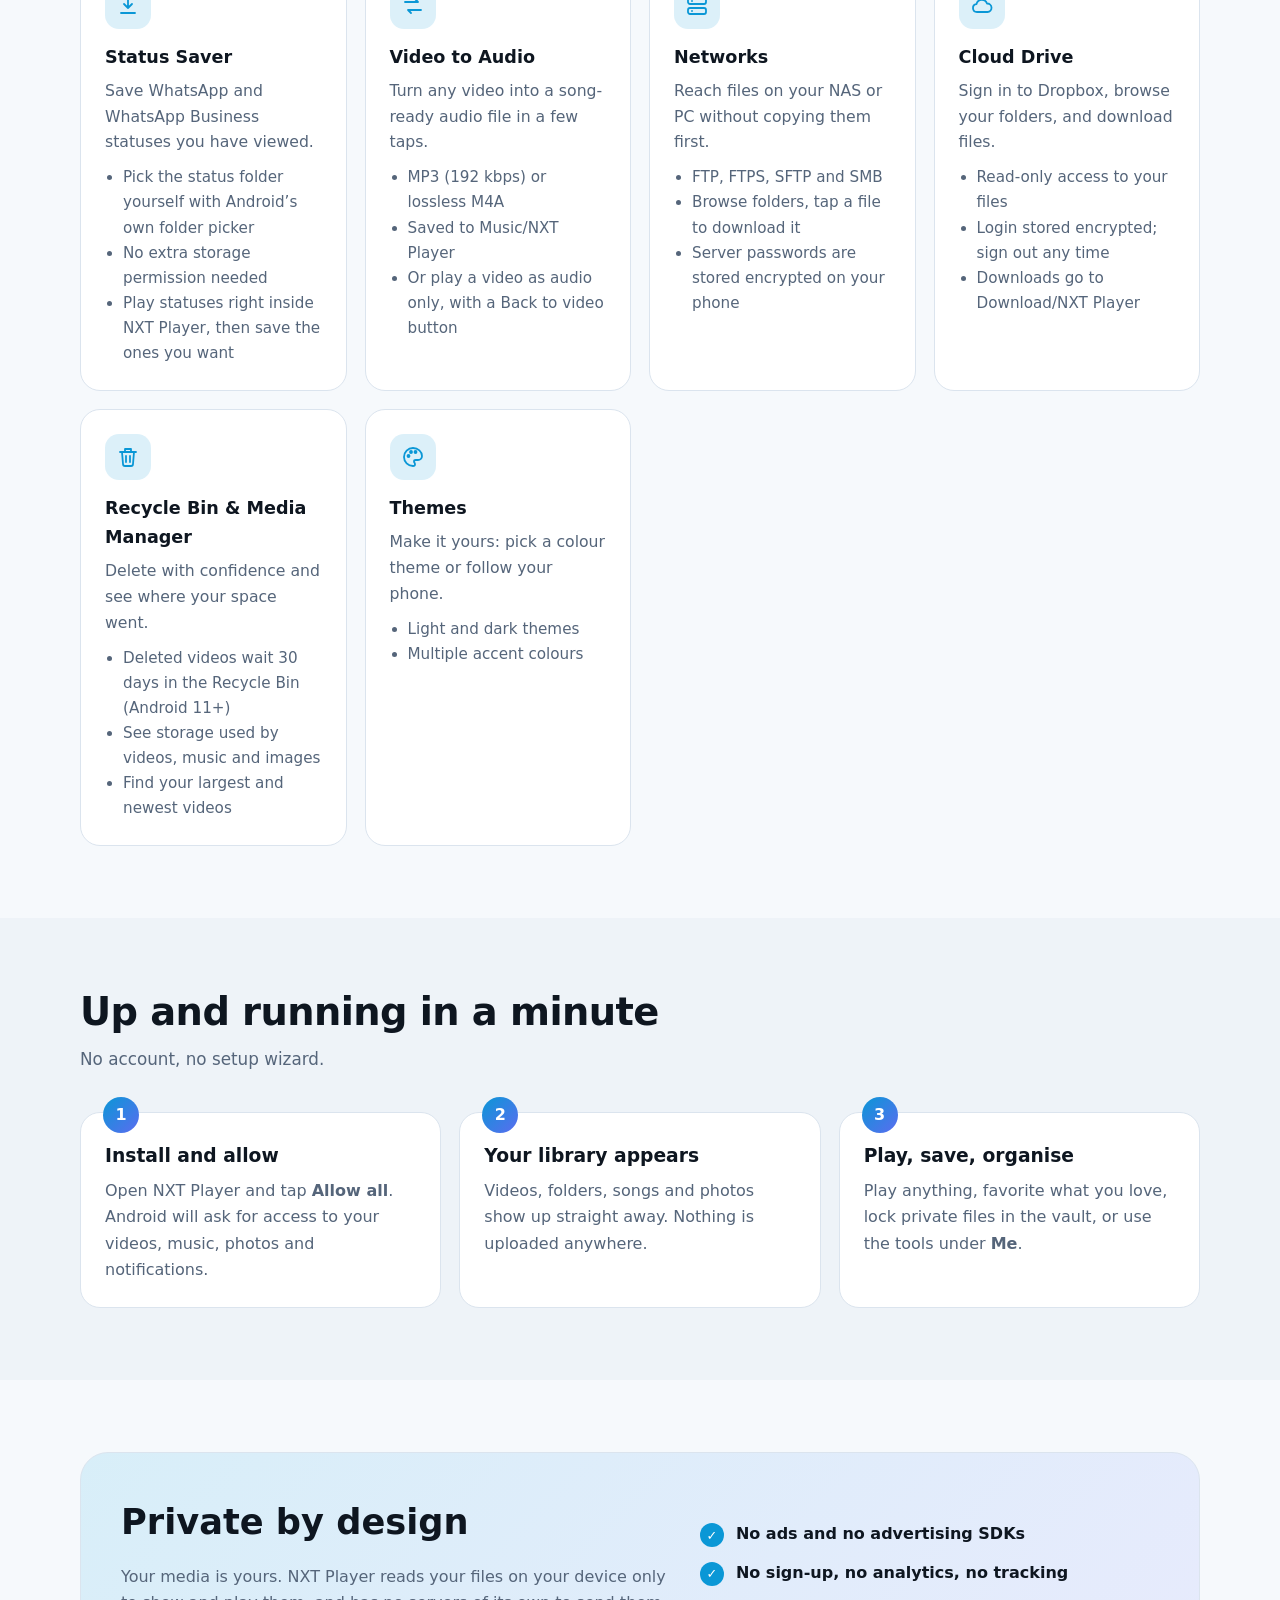
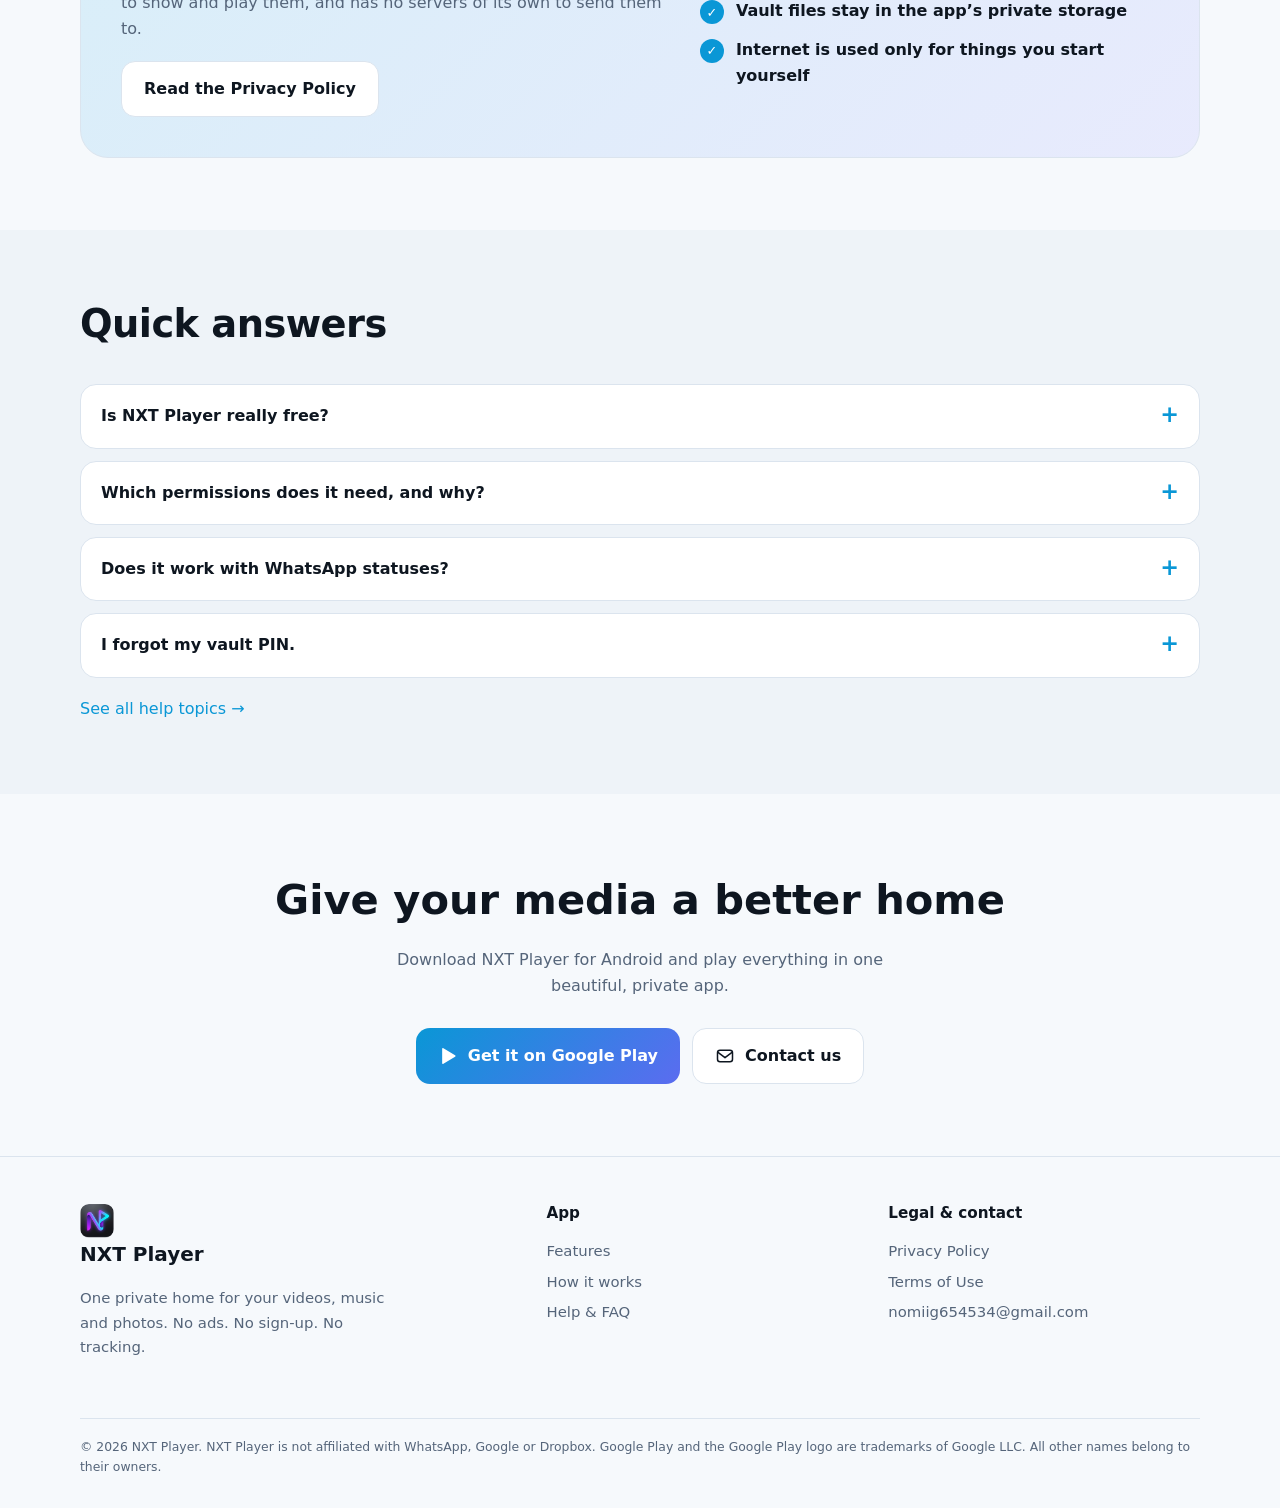
==== commit 9b000120: "Add files via upload" ====
--- a/index.html
+++ b/index.html
@@ -1,15 +1,15 @@
 <!doctype html>
 <html lang="en"><head><meta charset="utf-8">
 <meta name="viewport" content="width=device-width,initial-scale=1">
-<title>NexPlay – Video, Music &amp; Photo Player for Android</title>
-<meta name="description" content="NexPlay is a free, private video, music and photo player for Android with a vault, WhatsApp status saver, video-to-audio, FTP/SMB and Dropbox. No ads, no sign-up.">
+<title>NXT Player – Video, Music &amp; Photo Player for Android</title>
+<meta name="description" content="NXT Player is a free, private video, music and photo player for Android with a vault, WhatsApp status saver, video-to-audio, FTP/SMB and Dropbox. No ads, no sign-up.">
 <meta name="theme-color" content="#0a97d6">
-<meta property="og:title" content="NexPlay – Video, Music &amp; Photo Player for Android"><meta property="og:description" content="NexPlay is a free, private video, music and photo player for Android with a vault, WhatsApp status saver, video-to-audio, FTP/SMB and Dropbox. No ads, no sign-up."><meta property="og:type" content="website"><meta property="og:image" content="assets/logo.png">
+<meta property="og:title" content="NXT Player – Video, Music &amp; Photo Player for Android"><meta property="og:description" content="NXT Player is a free, private video, music and photo player for Android with a vault, WhatsApp status saver, video-to-audio, FTP/SMB and Dropbox. No ads, no sign-up."><meta property="og:type" content="website"><meta property="og:image" content="assets/logo.png">
 <link rel="icon" href="assets/favicon.png" type="image/png"><link rel="apple-touch-icon" href="assets/apple-touch-icon.png">
 <link rel="stylesheet" href="assets/style.css"></head><body>
 <a class="skip" href="#main">Skip to content</a>
 <header class="site"><div class="wrap nav">
-<a class="brand" href="index.html"><img src="assets/logo.png" alt="" width="34" height="34" style="border-radius:9px"><span>NexPlay</span></a>
+<a class="brand" href="index.html"><img src="assets/logo.png" alt="" width="34" height="34" style="border-radius:9px"><span>NXT Player</span></a>
 <button class="menu-btn" aria-label="Menu" aria-expanded="false" id="mb">Menu</button>
 <ul id="nl"><li><a href="index.html" aria-current="page">Home</a></li><li><a href="index.html#features">Features</a></li><li><a href="help.html">Help</a></li><li><a href="privacy-policy.html">Privacy</a></li><li><a href="terms.html">Terms</a></li><li><a class="cta" href="https://play.google.com/store/apps/details?id=com.novaplay.videoplayer" rel="noopener">Get the app</a></li></ul></div></header>
 <main id="main">
@@ -17,56 +17,56 @@
 <div>
 <span class="eyebrow">Video · Music · Photos</span>
 <h1>Everything you play,<br><span class="grad">in one private app.</span></h1>
-<p class="lead">NexPlay is a free video, music and photo player for Android with a private vault, WhatsApp status saver and tools for your files. No ads, no sign-up, no tracking.</p>
+<p class="lead">NXT Player is a free video, music and photo player for Android with a private vault, WhatsApp status saver and tools for your files. No ads, no sign-up, no tracking.</p>
 <div class="actions">
 <a class="btn primary" href="https://play.google.com/store/apps/details?id=com.novaplay.videoplayer" rel="noopener"><svg viewBox="0 0 24 24" fill="currentColor" aria-hidden="true"><path d="M5 3.5v17a1 1 0 0 0 1.5.86l14-8.5a1 1 0 0 0 0-1.72l-14-8.5A1 1 0 0 0 5 3.5z"/></svg> Get it on Google Play</a>
 <a class="btn" href="#features">Explore features</a></div>
 <div class="badges"><span><i></i>100% free</span><span><i></i>No ads</span><span><i></i>No sign-up</span><span><i></i>Your files stay on your phone</span></div>
 </div>
-<div class="phone" role="img" aria-label="NexPlay music player preview"><div class="glow"></div>
-<div class="title">NexPlay</div><div class="disc"><svg viewBox="0 0 200 200" aria-hidden="true"><defs><radialGradient id="rg" cx="50%" cy="50%" r="50%"><stop offset="0" stop-color="#2b2b2b"/><stop offset=".6" stop-color="#0a0a0a"/><stop offset="1" stop-color="#262626"/></radialGradient><linearGradient id="lg" x1="0" y1="0" x2="1" y2="1"><stop offset="0" stop-color="#25b4f5"/><stop offset="1" stop-color="#7d8cff"/></linearGradient></defs><circle cx="100" cy="100" r="98" fill="url(#rg)" stroke="#25b4f5" stroke-opacity=".6" stroke-width="2"/><g fill="none" stroke="#fff" stroke-opacity=".06"><circle cx="100" cy="100" r="86"/><circle cx="100" cy="100" r="76"/><circle cx="100" cy="100" r="66"/><circle cx="100" cy="100" r="56"/></g><circle cx="100" cy="100" r="40" fill="url(#lg)"/><circle cx="100" cy="100" r="5" fill="#000"/></svg></div>
+<div class="phone" role="img" aria-label="NXT Player music player preview"><div class="glow"></div>
+<div class="title">NXT Player</div><div class="disc"><svg viewBox="0 0 200 200" aria-hidden="true"><defs><radialGradient id="rg" cx="50%" cy="50%" r="50%"><stop offset="0" stop-color="#2b2b2b"/><stop offset=".6" stop-color="#0a0a0a"/><stop offset="1" stop-color="#262626"/></radialGradient><linearGradient id="lg" x1="0" y1="0" x2="1" y2="1"><stop offset="0" stop-color="#25b4f5"/><stop offset="1" stop-color="#7d8cff"/></linearGradient></defs><circle cx="100" cy="100" r="98" fill="url(#rg)" stroke="#25b4f5" stroke-opacity=".6" stroke-width="2"/><g fill="none" stroke="#fff" stroke-opacity=".06"><circle cx="100" cy="100" r="86"/><circle cx="100" cy="100" r="76"/><circle cx="100" cy="100" r="66"/><circle cx="100" cy="100" r="56"/></g><circle cx="100" cy="100" r="40" fill="url(#lg)"/><circle cx="100" cy="100" r="5" fill="#000"/></svg></div>
 <div class="bars"><b></b><b></b><b></b><b></b><b></b><b></b><b></b><b></b><b></b><b></b><b></b><b></b><b></b><b></b><b></b><b></b><b></b><b></b><b></b><b></b><b></b><b></b></div><div class="seek"></div>
 <div class="ctrl"><i></i><i class="big"></i><i></i></div></div>
 </div></section>
 
 <section id="features"><div class="wrap">
 <div class="sec-head"><h2>Everything in one place</h2><p>Three players and a handful of useful tools, built to feel fast and stay out of your way.</p></div>
-<div class="grid"><article class="card"><div class="ic"><svg viewBox="0 0 24 24" fill="none" stroke="currentColor" stroke-width="1.8" stroke-linecap="round" stroke-linejoin="round" aria-hidden="true"><rect x="3" y="5" width="18" height="14" rx="3"/><path d="M10 9.5v5l4.5-2.5z"/></svg></div><h3>Video player</h3><p>A fast, gesture-driven player for every format your phone can decode.</p><ul><li>Double-tap to skip, slide for brightness and volume, hold to speed up</li><li>Playback speed, aspect-ratio (Fit) modes, screenshot and lock</li><li>Continue from where you stopped; Recently Played and Favorites</li><li>Picture-in-Picture when you leave the app</li></ul></article><article class="card"><div class="ic"><svg viewBox="0 0 24 24" fill="none" stroke="currentColor" stroke-width="1.8" stroke-linecap="round" stroke-linejoin="round" aria-hidden="true"><path d="M9 18V6l10-2v12"/><circle cx="6.5" cy="18" r="2.5"/><circle cx="16.5" cy="16" r="2.5"/></svg></div><h3>Music player</h3><p>A beautiful music player with a spinning record and live spectrum.</p><ul><li>Songs, Albums, Artists, Folders, Playlists and Favorites</li><li>Equalizer, A-B repeat and speed control</li><li>Plays in the background with notification and a mini player</li><li>Home-screen widget and “set as ringtone”</li></ul></article><article class="card"><div class="ic"><svg viewBox="0 0 24 24" fill="none" stroke="currentColor" stroke-width="1.8" stroke-linecap="round" stroke-linejoin="round" aria-hidden="true"><rect x="3" y="4" width="18" height="16" rx="3"/><circle cx="9" cy="10" r="1.8"/><path d="m4 18 5-5 4 4 3-3 4 4"/></svg></div><h3>Photos & editor</h3><p>Browse every album and fix your pictures without leaving the app.</p><ul><li>Albums, Favorites and a smooth full-screen viewer</li><li>Built-in photo editor</li><li>Optional AI enhancement with your own Gemini key</li><li>Share, delete, or move to the private vault</li></ul></article><article class="card"><div class="ic"><svg viewBox="0 0 24 24" fill="none" stroke="currentColor" stroke-width="1.8" stroke-linecap="round" stroke-linejoin="round" aria-hidden="true"><rect x="5" y="11" width="14" height="9" rx="2.5"/><path d="M8 11V8a4 4 0 0 1 8 0v3"/></svg></div><h3>Private Folder</h3><p>Lock videos, songs and photos behind a PIN or your fingerprint.</p><ul><li>Files are hidden in the app’s private storage, with the file list encrypted</li><li>Reset a forgotten PIN with a security question, recovery key or email</li><li>Plays vault videos and music inside the vault</li></ul></article><article class="card"><div class="ic"><svg viewBox="0 0 24 24" fill="none" stroke="currentColor" stroke-width="1.8" stroke-linecap="round" stroke-linejoin="round" aria-hidden="true"><path d="M12 4v10m0 0-4-4m4 4 4-4"/><path d="M5 19h14"/></svg></div><h3>Status Saver</h3><p>Save WhatsApp and WhatsApp Business statuses you have viewed.</p><ul><li>Pick the status folder yourself with Android’s own folder picker</li><li>No extra storage permission needed</li><li>Play statuses right inside NexPlay, then save the ones you want</li></ul></article><article class="card"><div class="ic"><svg viewBox="0 0 24 24" fill="none" stroke="currentColor" stroke-width="1.8" stroke-linecap="round" stroke-linejoin="round" aria-hidden="true"><path d="M4 8h13l-3-3M20 16H7l3 3"/></svg></div><h3>Video to Audio</h3><p>Turn any video into a song-ready audio file in a few taps.</p><ul><li>MP3 (192 kbps) or lossless M4A</li><li>Saved to Music/NexPlay</li><li>Or play a video as audio only, with a Back to video button</li></ul></article><article class="card"><div class="ic"><svg viewBox="0 0 24 24" fill="none" stroke="currentColor" stroke-width="1.8" stroke-linecap="round" stroke-linejoin="round" aria-hidden="true"><rect x="3" y="4" width="18" height="6" rx="2"/><rect x="3" y="14" width="18" height="6" rx="2"/><path d="M7 7h.01M7 17h.01"/></svg></div><h3>Networks</h3><p>Reach files on your NAS or PC without copying them first.</p><ul><li>FTP, FTPS, SFTP and SMB</li><li>Browse folders, tap a file to download it</li><li>Server passwords are stored encrypted on your phone</li></ul></article><article class="card"><div class="ic"><svg viewBox="0 0 24 24" fill="none" stroke="currentColor" stroke-width="1.8" stroke-linecap="round" stroke-linejoin="round" aria-hidden="true"><path d="M7 18a4 4 0 0 1-.5-7.97A5.5 5.5 0 0 1 17 9.5a4.25 4.25 0 0 1 .5 8.5z"/></svg></div><h3>Cloud Drive</h3><p>Sign in to Dropbox, browse your folders, and download files.</p><ul><li>Read-only access to your files</li><li>Login stored encrypted; sign out any time</li><li>Downloads go to Download/NexPlay</li></ul></article><article class="card"><div class="ic"><svg viewBox="0 0 24 24" fill="none" stroke="currentColor" stroke-width="1.8" stroke-linecap="round" stroke-linejoin="round" aria-hidden="true"><path d="M4 7h16M10 11v6M14 11v6M6 7l1 12a2 2 0 0 0 2 2h6a2 2 0 0 0 2-2l1-12M9 7V4h6v3"/></svg></div><h3>Recycle Bin & Media Manager</h3><p>Delete with confidence and see where your space went.</p><ul><li>Deleted videos wait 30 days in the Recycle Bin (Android 11+)</li><li>See storage used by videos, music and images</li><li>Find your largest and newest videos</li></ul></article><article class="card"><div class="ic"><svg viewBox="0 0 24 24" fill="none" stroke="currentColor" stroke-width="1.8" stroke-linecap="round" stroke-linejoin="round" aria-hidden="true"><path d="M12 3a9 9 0 1 0 0 18c1.3 0 2-.8 2-1.8 0-1.2-1-1.5-1-2.7 0-1 .8-1.5 1.8-1.5H17a4 4 0 0 0 4-4C21 6.5 17 3 12 3z"/><circle cx="7.5" cy="11" r="1"/><circle cx="10" cy="7" r="1"/><circle cx="14.5" cy="7" r="1"/></svg></div><h3>Themes</h3><p>Make it yours: pick a colour theme or follow your phone.</p><ul><li>Light and dark themes</li><li>Multiple accent colours</li></ul></article></div></div></section>
+<div class="grid"><article class="card"><div class="ic"><svg viewBox="0 0 24 24" fill="none" stroke="currentColor" stroke-width="1.8" stroke-linecap="round" stroke-linejoin="round" aria-hidden="true"><rect x="3" y="5" width="18" height="14" rx="3"/><path d="M10 9.5v5l4.5-2.5z"/></svg></div><h3>Video player</h3><p>A fast, gesture-driven player for every format your phone can decode.</p><ul><li>Double-tap to skip, slide for brightness and volume, hold to speed up</li><li>Playback speed, aspect-ratio (Fit) modes, screenshot and lock</li><li>Continue from where you stopped; Recently Played and Favorites</li><li>Picture-in-Picture when you leave the app</li></ul></article><article class="card"><div class="ic"><svg viewBox="0 0 24 24" fill="none" stroke="currentColor" stroke-width="1.8" stroke-linecap="round" stroke-linejoin="round" aria-hidden="true"><path d="M9 18V6l10-2v12"/><circle cx="6.5" cy="18" r="2.5"/><circle cx="16.5" cy="16" r="2.5"/></svg></div><h3>Music player</h3><p>A beautiful music player with a spinning record and live spectrum.</p><ul><li>Songs, Albums, Artists, Folders, Playlists and Favorites</li><li>Equalizer, A-B repeat and speed control</li><li>Plays in the background with notification and a mini player</li><li>Home-screen widget and “set as ringtone”</li></ul></article><article class="card"><div class="ic"><svg viewBox="0 0 24 24" fill="none" stroke="currentColor" stroke-width="1.8" stroke-linecap="round" stroke-linejoin="round" aria-hidden="true"><rect x="3" y="4" width="18" height="16" rx="3"/><circle cx="9" cy="10" r="1.8"/><path d="m4 18 5-5 4 4 3-3 4 4"/></svg></div><h3>Photos & editor</h3><p>Browse every album and fix your pictures without leaving the app.</p><ul><li>Albums, Favorites and a smooth full-screen viewer</li><li>Built-in photo editor</li><li>Optional AI enhancement with your own Gemini key</li><li>Share, delete, or move to the private vault</li></ul></article><article class="card"><div class="ic"><svg viewBox="0 0 24 24" fill="none" stroke="currentColor" stroke-width="1.8" stroke-linecap="round" stroke-linejoin="round" aria-hidden="true"><rect x="5" y="11" width="14" height="9" rx="2.5"/><path d="M8 11V8a4 4 0 0 1 8 0v3"/></svg></div><h3>Private Folder</h3><p>Lock videos, songs and photos behind a PIN or your fingerprint.</p><ul><li>Files are hidden in the app’s private storage, with the file list encrypted</li><li>Reset a forgotten PIN with a security question, recovery key or email</li><li>Plays vault videos and music inside the vault</li></ul></article><article class="card"><div class="ic"><svg viewBox="0 0 24 24" fill="none" stroke="currentColor" stroke-width="1.8" stroke-linecap="round" stroke-linejoin="round" aria-hidden="true"><path d="M12 4v10m0 0-4-4m4 4 4-4"/><path d="M5 19h14"/></svg></div><h3>Status Saver</h3><p>Save WhatsApp and WhatsApp Business statuses you have viewed.</p><ul><li>Pick the status folder yourself with Android’s own folder picker</li><li>No extra storage permission needed</li><li>Play statuses right inside NXT Player, then save the ones you want</li></ul></article><article class="card"><div class="ic"><svg viewBox="0 0 24 24" fill="none" stroke="currentColor" stroke-width="1.8" stroke-linecap="round" stroke-linejoin="round" aria-hidden="true"><path d="M4 8h13l-3-3M20 16H7l3 3"/></svg></div><h3>Video to Audio</h3><p>Turn any video into a song-ready audio file in a few taps.</p><ul><li>MP3 (192 kbps) or lossless M4A</li><li>Saved to Music/NXT Player</li><li>Or play a video as audio only, with a Back to video button</li></ul></article><article class="card"><div class="ic"><svg viewBox="0 0 24 24" fill="none" stroke="currentColor" stroke-width="1.8" stroke-linecap="round" stroke-linejoin="round" aria-hidden="true"><rect x="3" y="4" width="18" height="6" rx="2"/><rect x="3" y="14" width="18" height="6" rx="2"/><path d="M7 7h.01M7 17h.01"/></svg></div><h3>Networks</h3><p>Reach files on your NAS or PC without copying them first.</p><ul><li>FTP, FTPS, SFTP and SMB</li><li>Browse folders, tap a file to download it</li><li>Server passwords are stored encrypted on your phone</li></ul></article><article class="card"><div class="ic"><svg viewBox="0 0 24 24" fill="none" stroke="currentColor" stroke-width="1.8" stroke-linecap="round" stroke-linejoin="round" aria-hidden="true"><path d="M7 18a4 4 0 0 1-.5-7.97A5.5 5.5 0 0 1 17 9.5a4.25 4.25 0 0 1 .5 8.5z"/></svg></div><h3>Cloud Drive</h3><p>Sign in to Dropbox, browse your folders, and download files.</p><ul><li>Read-only access to your files</li><li>Login stored encrypted; sign out any time</li><li>Downloads go to Download/NXT Player</li></ul></article><article class="card"><div class="ic"><svg viewBox="0 0 24 24" fill="none" stroke="currentColor" stroke-width="1.8" stroke-linecap="round" stroke-linejoin="round" aria-hidden="true"><path d="M4 7h16M10 11v6M14 11v6M6 7l1 12a2 2 0 0 0 2 2h6a2 2 0 0 0 2-2l1-12M9 7V4h6v3"/></svg></div><h3>Recycle Bin & Media Manager</h3><p>Delete with confidence and see where your space went.</p><ul><li>Deleted videos wait 30 days in the Recycle Bin (Android 11+)</li><li>See storage used by videos, music and images</li><li>Find your largest and newest videos</li></ul></article><article class="card"><div class="ic"><svg viewBox="0 0 24 24" fill="none" stroke="currentColor" stroke-width="1.8" stroke-linecap="round" stroke-linejoin="round" aria-hidden="true"><path d="M12 3a9 9 0 1 0 0 18c1.3 0 2-.8 2-1.8 0-1.2-1-1.5-1-2.7 0-1 .8-1.5 1.8-1.5H17a4 4 0 0 0 4-4C21 6.5 17 3 12 3z"/><circle cx="7.5" cy="11" r="1"/><circle cx="10" cy="7" r="1"/><circle cx="14.5" cy="7" r="1"/></svg></div><h3>Themes</h3><p>Make it yours: pick a colour theme or follow your phone.</p><ul><li>Light and dark themes</li><li>Multiple accent colours</li></ul></article></div></div></section>
 
 <section class="alt" id="how"><div class="wrap">
 <div class="sec-head"><h2>Up and running in a minute</h2><p>No account, no setup wizard.</p></div>
 <div class="steps">
-<div class="step"><h3>Install and allow</h3><p>Open NexPlay and tap <strong>Allow all</strong>. Android will ask for access to your videos, music, photos and notifications.</p></div>
+<div class="step"><h3>Install and allow</h3><p>Open NXT Player and tap <strong>Allow all</strong>. Android will ask for access to your videos, music, photos and notifications.</p></div>
 <div class="step"><h3>Your library appears</h3><p>Videos, folders, songs and photos show up straight away. Nothing is uploaded anywhere.</p></div>
 <div class="step"><h3>Play, save, organise</h3><p>Play anything, favorite what you love, lock private files in the vault, or use the tools under <strong>Me</strong>.</p></div>
 </div></div></section>
 
 <section><div class="wrap"><div class="privacy-band">
 <div><h2 style="font-size:clamp(1.6rem,3vw,2.2rem);font-weight:800">Private by design</h2>
-<p style="color:var(--muted);margin-top:12px">Your media is yours. NexPlay reads your files on your device only to show and play them, and has no servers of its own to send them to.</p>
+<p style="color:var(--muted);margin-top:12px">Your media is yours. NXT Player reads your files on your device only to show and play them, and has no servers of its own to send them to.</p>
 <p style="margin-top:18px"><a class="btn" href="privacy-policy.html">Read the Privacy Policy</a></p></div>
 <ul><li>No ads and no advertising SDKs</li><li>No sign-up, no analytics, no tracking</li><li>Vault files stay in the app’s private storage</li><li>Internet is used only for things you start yourself</li></ul>
 </div></div></section>
 
 <section class="alt"><div class="wrap">
 <div class="sec-head"><h2>Quick answers</h2></div>
-<details><summary>Is NexPlay really free?</summary><p>Yes. NexPlay is free and has no ads.</p></details>
+<details><summary>Is NXT Player really free?</summary><p>Yes. NXT Player is free and has no ads.</p></details>
 <details><summary>Which permissions does it need, and why?</summary><p>Access to your videos, music and photos to show them; notifications and a media service so music keeps playing with the screen off; and an optional microphone permission that only drives the live music visualizer (nothing is recorded). Full details are in the <a href="privacy-policy.html#permissions">Privacy Policy</a>.</p></details>
-<details><summary>Does it work with WhatsApp statuses?</summary><p>Yes. View a status in WhatsApp, then open <strong>Me → Status Saver</strong>, choose WhatsApp or WhatsApp Business, pick its status folder once, and tap the download icon. NexPlay is not affiliated with WhatsApp.</p></details>
+<details><summary>Does it work with WhatsApp statuses?</summary><p>Yes. View a status in WhatsApp, then open <strong>Me → Status Saver</strong>, choose WhatsApp or WhatsApp Business, pick its status folder once, and tap the download icon. NXT Player is not affiliated with WhatsApp.</p></details>
 <details><summary>I forgot my vault PIN.</summary><p>Tap <strong>Forgot PIN?</strong> in the vault. You can reset it with your security question, a recovery key, or an email reset link, if you set one up. Your vault files stay. If you have none of these, the vault cannot be opened and we cannot recover it, so set up recovery and back up anything important.</p></details>
 <p style="margin-top:18px"><a href="help.html">See all help topics →</a></p>
 </div></section>
 
 <section class="cta-band"><div class="wrap">
-<h2>Give your media a better home</h2><p>Download NexPlay for Android and play everything in one beautiful, private app.</p>
+<h2>Give your media a better home</h2><p>Download NXT Player for Android and play everything in one beautiful, private app.</p>
 <div class="actions"><a class="btn primary" href="https://play.google.com/store/apps/details?id=com.novaplay.videoplayer" rel="noopener"><svg viewBox="0 0 24 24" fill="currentColor" aria-hidden="true"><path d="M5 3.5v17a1 1 0 0 0 1.5.86l14-8.5a1 1 0 0 0 0-1.72l-14-8.5A1 1 0 0 0 5 3.5z"/></svg> Get it on Google Play</a><a class="btn" href="mailto:nomiig654534@gmail.com"><svg viewBox="0 0 24 24" fill="none" stroke="currentColor" stroke-width="1.8" stroke-linecap="round" stroke-linejoin="round" aria-hidden="true"><rect x="3" y="5" width="18" height="14" rx="3"/><path d="m4 8 8 6 8-6"/></svg> Contact us</a></div>
 </div></section></main>
 <footer class="site"><div class="wrap foot">
-<div><a class="brand" href="index.html" style="color:var(--text)"><img src="assets/logo.png" alt="" width="34" height="34" style="border-radius:9px"><span>NexPlay</span></a>
+<div><a class="brand" href="index.html" style="color:var(--text)"><img src="assets/logo.png" alt="" width="34" height="34" style="border-radius:9px"><span>NXT Player</span></a>
 <p style="margin-top:12px;max-width:34ch">One private home for your videos, music and photos. No ads. No sign-up. No tracking.</p></div>
 <div><h4>App</h4><a href="index.html#features">Features</a><a href="index.html#how">How it works</a><a href="help.html">Help &amp; FAQ</a></div>
 <div><h4>Legal &amp; contact</h4><a href="privacy-policy.html">Privacy Policy</a><a href="terms.html">Terms of Use</a><a href="mailto:nomiig654534@gmail.com">nomiig654534@gmail.com</a></div>
-<small>© 2026 NexPlay. NexPlay is not affiliated with WhatsApp, Google or Dropbox. Google Play and the Google Play logo are trademarks of Google LLC. All other names belong to their owners.</small>
+<small>© 2026 NXT Player. NXT Player is not affiliated with WhatsApp, Google or Dropbox. Google Play and the Google Play logo are trademarks of Google LLC. All other names belong to their owners.</small>
 </div></footer>
 <script src="assets/app.js"></script>
 </body></html>
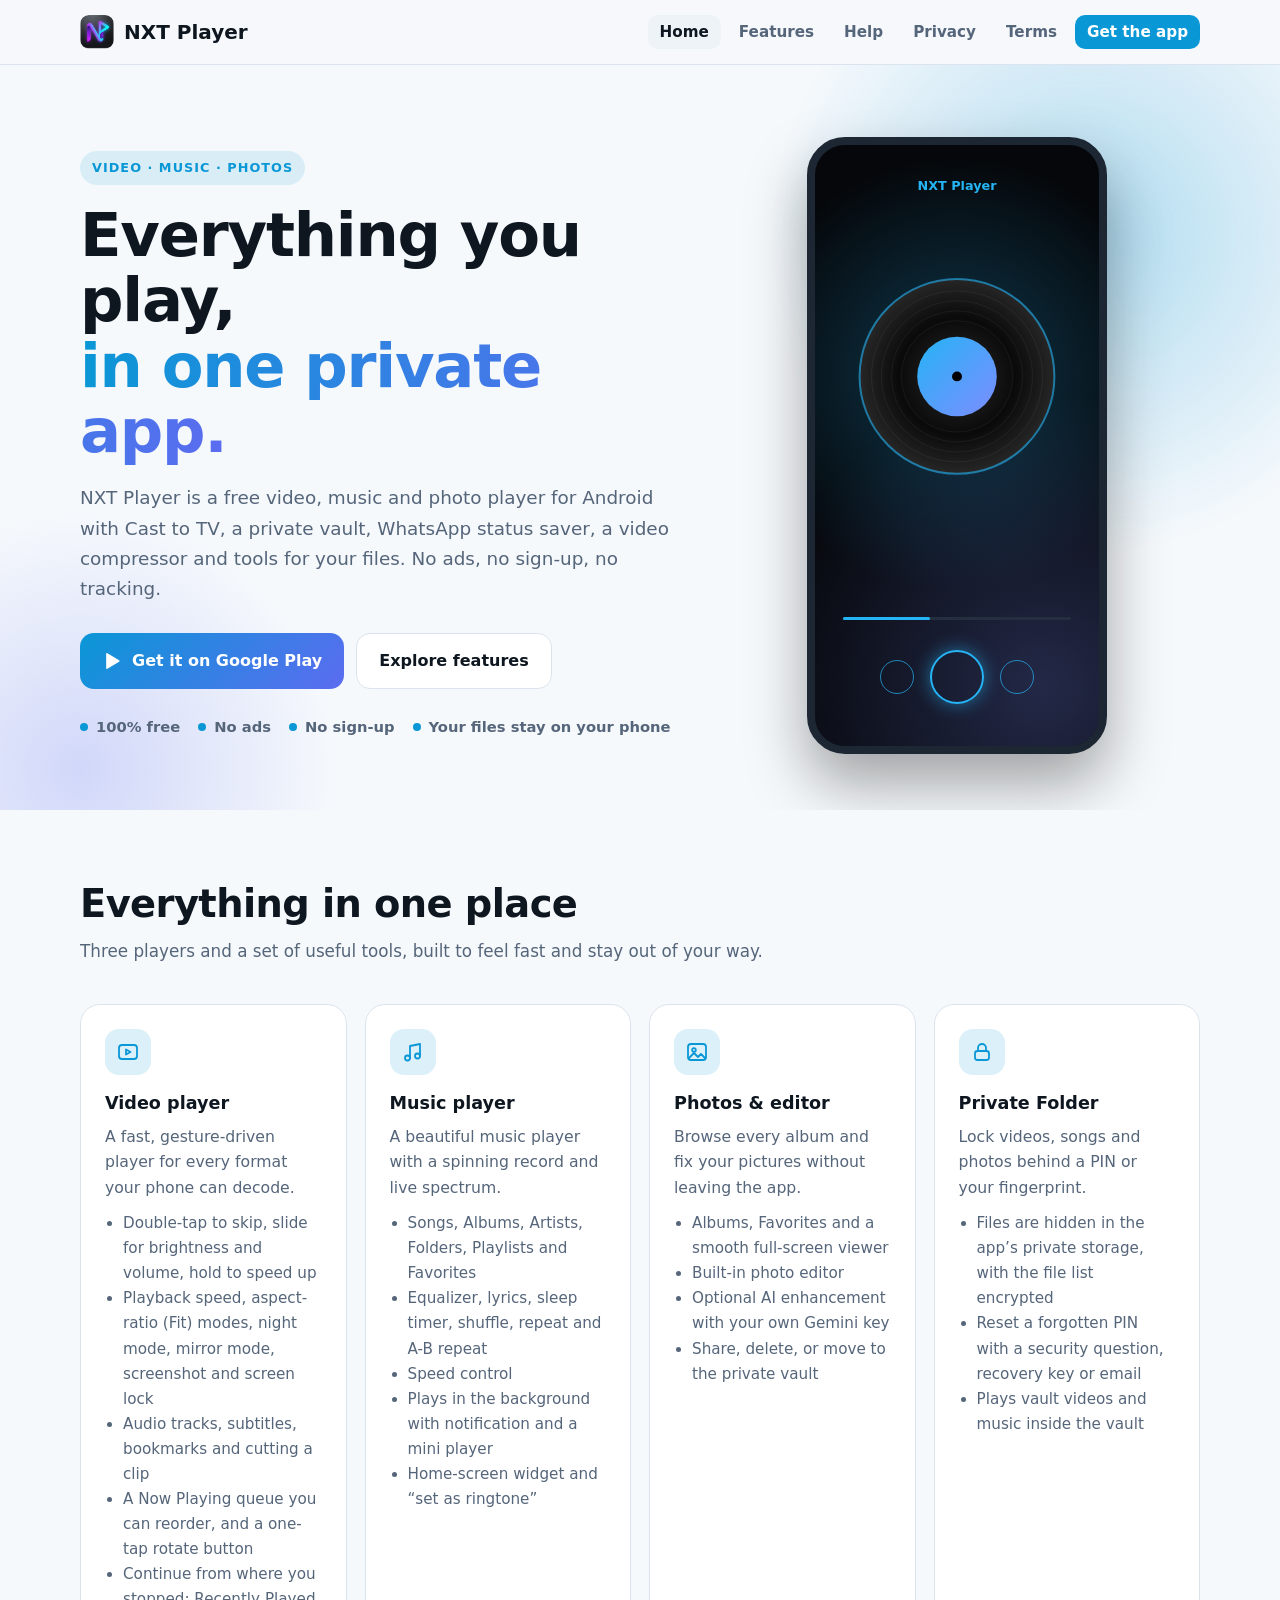
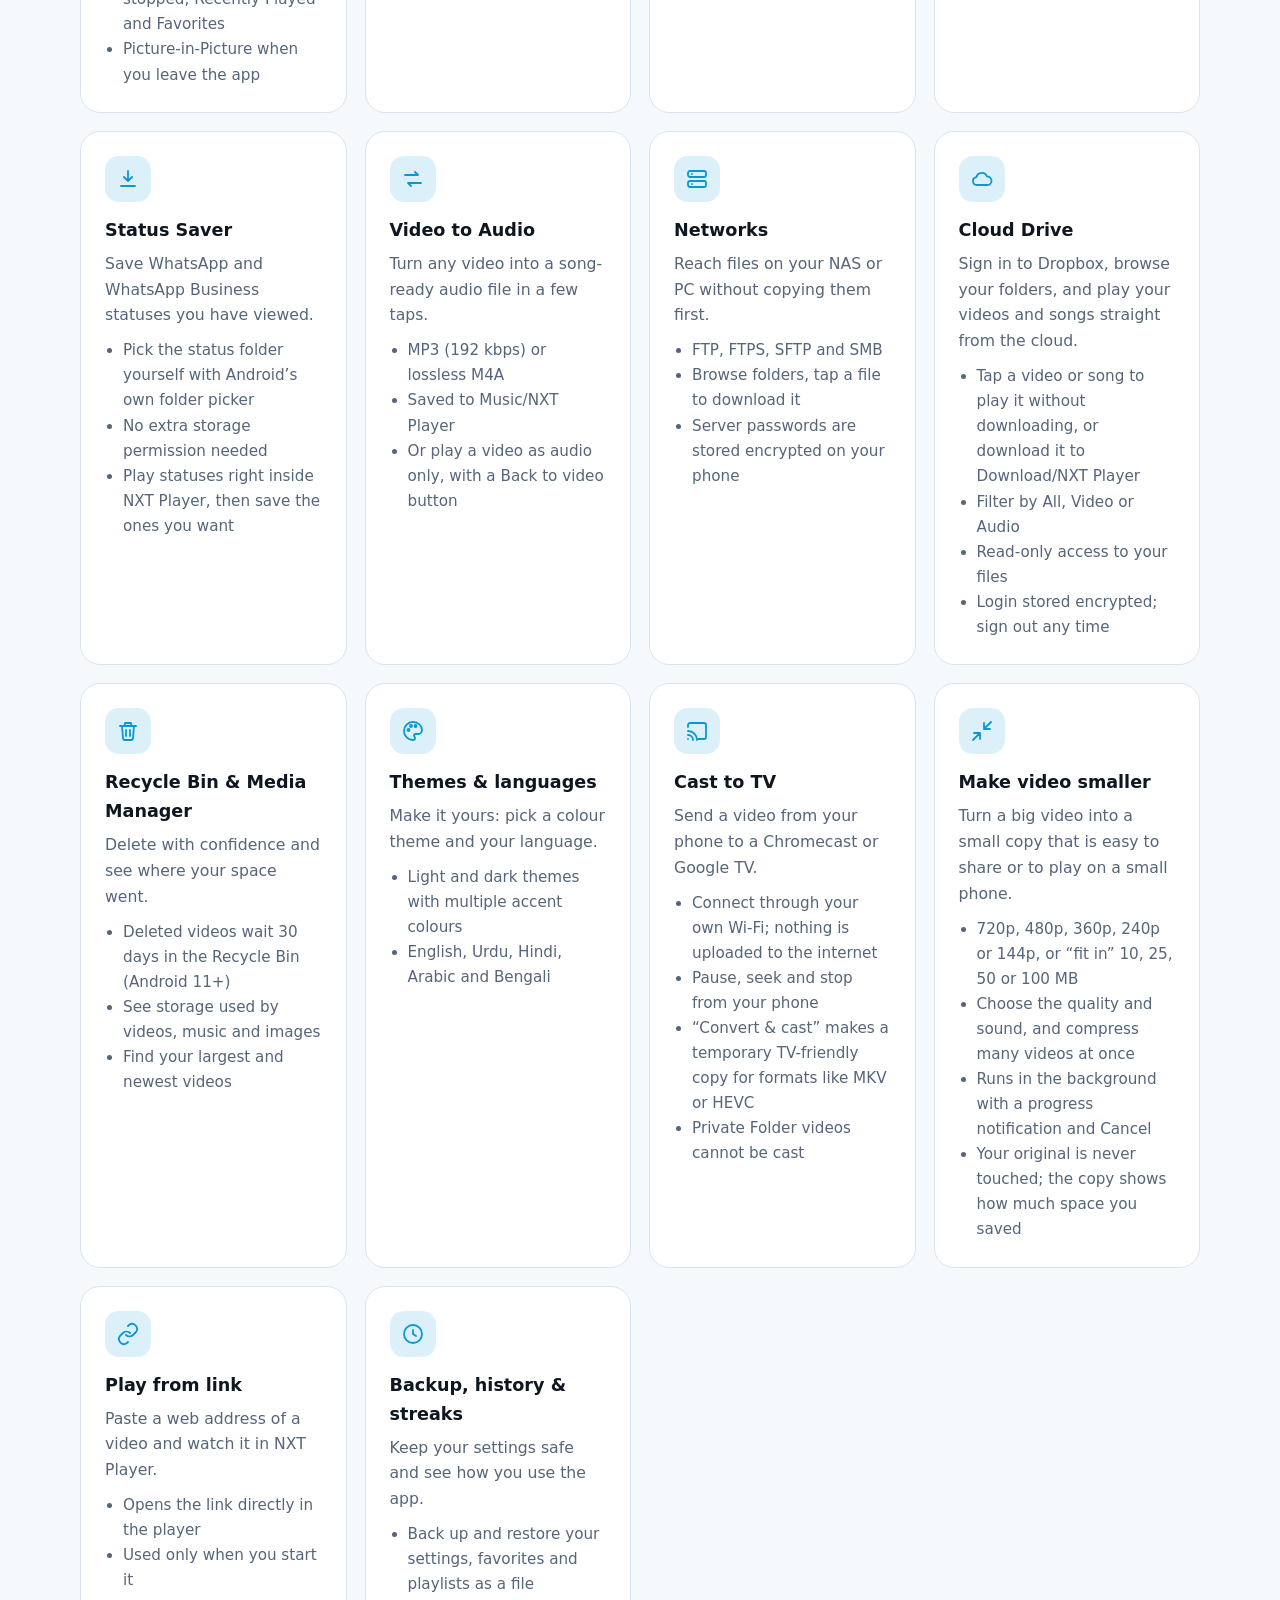
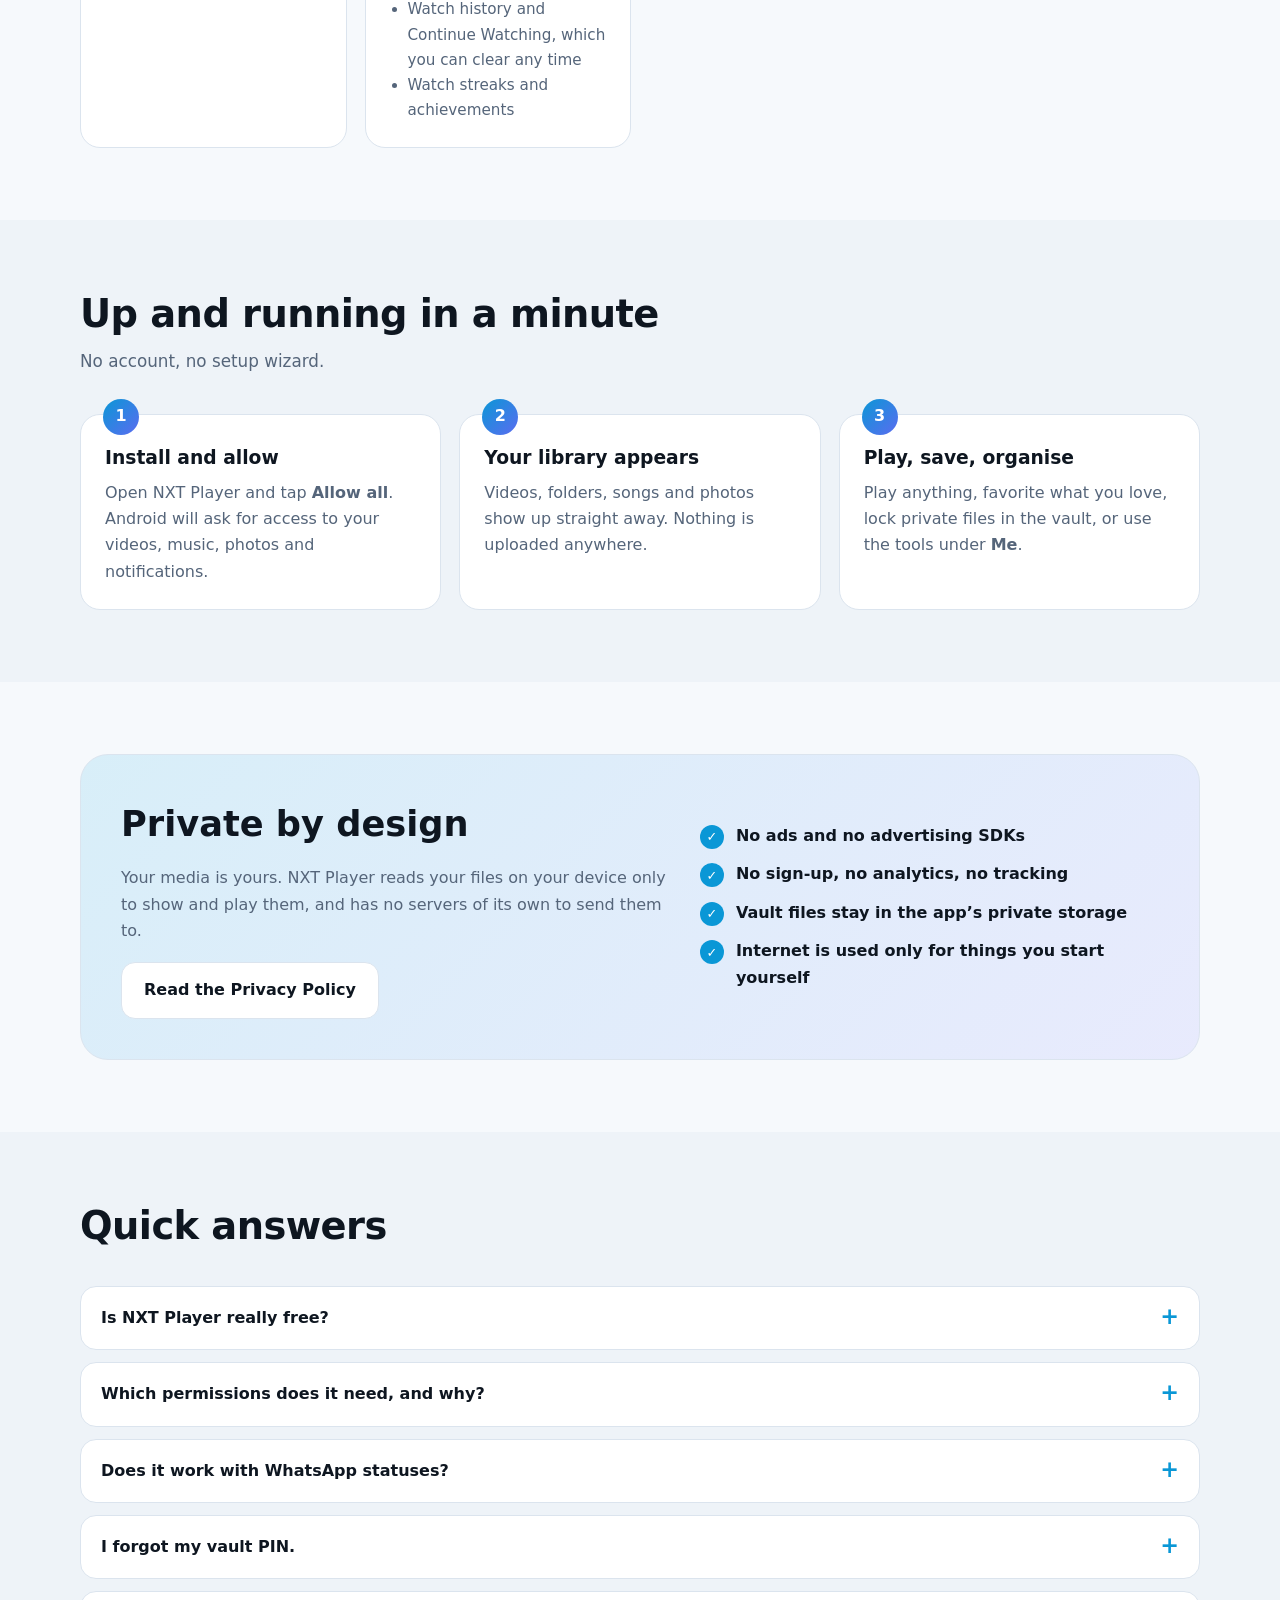
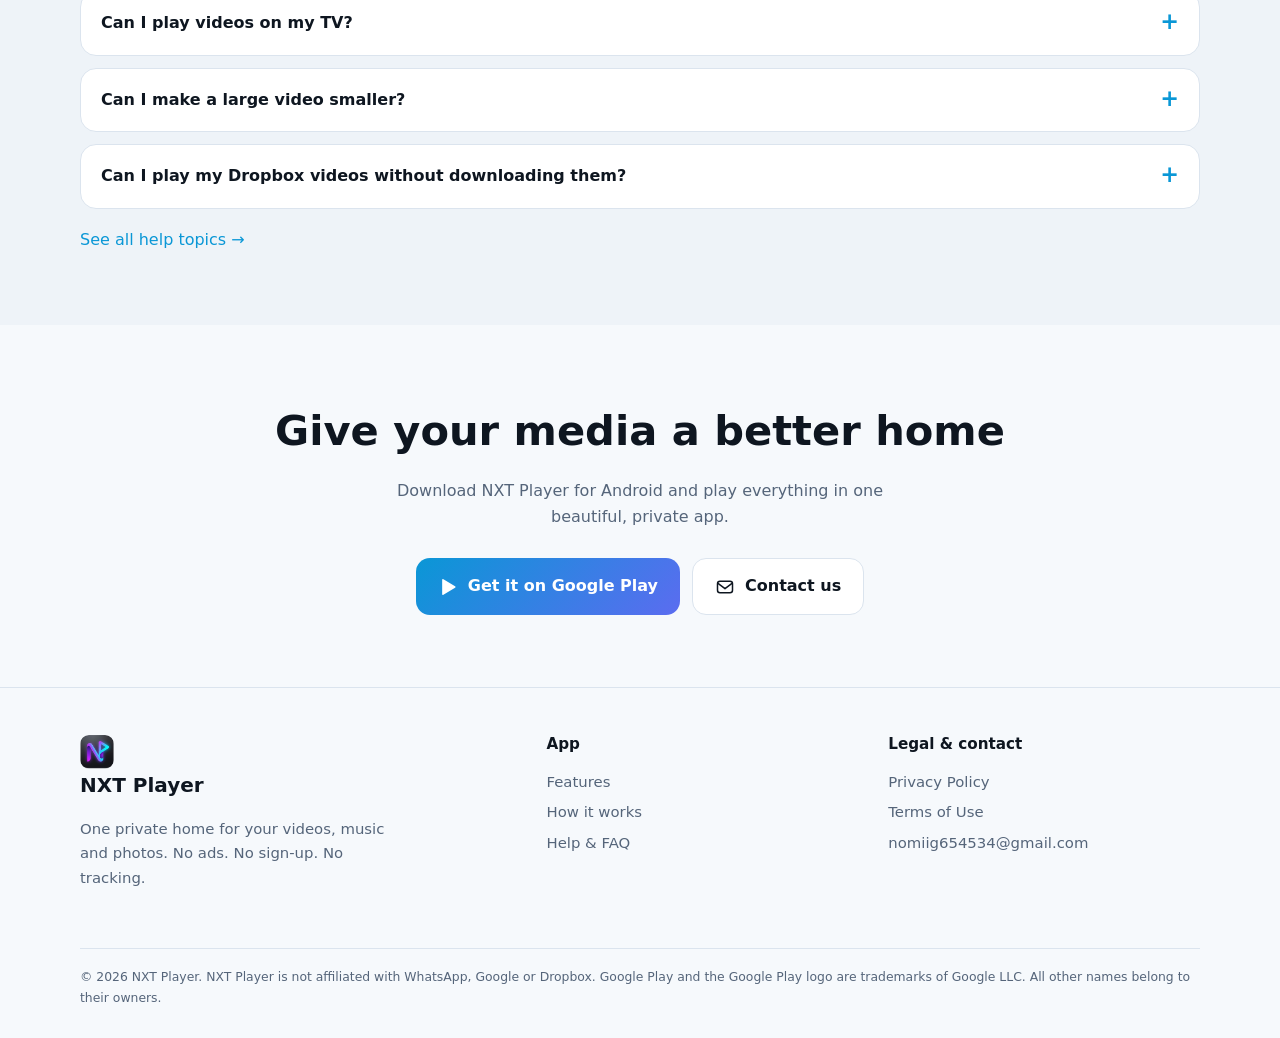
==== commit 66ab7fc0: "Add files via upload" ====
--- a/index.html
+++ b/index.html
@@ -2,9 +2,9 @@
 <html lang="en"><head><meta charset="utf-8">
 <meta name="viewport" content="width=device-width,initial-scale=1">
 <title>NXT Player – Video, Music &amp; Photo Player for Android</title>
-<meta name="description" content="NXT Player is a free, private video, music and photo player for Android with a vault, WhatsApp status saver, video-to-audio, FTP/SMB and Dropbox. No ads, no sign-up.">
+<meta name="description" content="NXT Player is a free, private video, music and photo player for Android with Cast to TV, a private vault, WhatsApp status saver, video-to-audio, video compressor, FTP/SMB and Dropbox. No ads, no sign-up.">
 <meta name="theme-color" content="#0a97d6">
-<meta property="og:title" content="NXT Player – Video, Music &amp; Photo Player for Android"><meta property="og:description" content="NXT Player is a free, private video, music and photo player for Android with a vault, WhatsApp status saver, video-to-audio, FTP/SMB and Dropbox. No ads, no sign-up."><meta property="og:type" content="website"><meta property="og:image" content="assets/logo.png">
+<meta property="og:title" content="NXT Player – Video, Music &amp; Photo Player for Android"><meta property="og:description" content="NXT Player is a free, private video, music and photo player for Android with Cast to TV, a private vault, WhatsApp status saver, video-to-audio, video compressor, FTP/SMB and Dropbox. No ads, no sign-up."><meta property="og:type" content="website"><meta property="og:image" content="assets/logo.png">
 <link rel="icon" href="assets/favicon.png" type="image/png"><link rel="apple-touch-icon" href="assets/apple-touch-icon.png">
 <link rel="stylesheet" href="assets/style.css"></head><body>
 <a class="skip" href="#main">Skip to content</a>
@@ -17,7 +17,7 @@
 <div>
 <span class="eyebrow">Video · Music · Photos</span>
 <h1>Everything you play,<br><span class="grad">in one private app.</span></h1>
-<p class="lead">NXT Player is a free video, music and photo player for Android with a private vault, WhatsApp status saver and tools for your files. No ads, no sign-up, no tracking.</p>
+<p class="lead">NXT Player is a free video, music and photo player for Android with Cast to TV, a private vault, WhatsApp status saver, a video compressor and tools for your files. No ads, no sign-up, no tracking.</p>
 <div class="actions">
 <a class="btn primary" href="https://play.google.com/store/apps/details?id=com.novaplay.videoplayer" rel="noopener"><svg viewBox="0 0 24 24" fill="currentColor" aria-hidden="true"><path d="M5 3.5v17a1 1 0 0 0 1.5.86l14-8.5a1 1 0 0 0 0-1.72l-14-8.5A1 1 0 0 0 5 3.5z"/></svg> Get it on Google Play</a>
 <a class="btn" href="#features">Explore features</a></div>
@@ -30,8 +30,8 @@
 </div></section>
 
 <section id="features"><div class="wrap">
-<div class="sec-head"><h2>Everything in one place</h2><p>Three players and a handful of useful tools, built to feel fast and stay out of your way.</p></div>
-<div class="grid"><article class="card"><div class="ic"><svg viewBox="0 0 24 24" fill="none" stroke="currentColor" stroke-width="1.8" stroke-linecap="round" stroke-linejoin="round" aria-hidden="true"><rect x="3" y="5" width="18" height="14" rx="3"/><path d="M10 9.5v5l4.5-2.5z"/></svg></div><h3>Video player</h3><p>A fast, gesture-driven player for every format your phone can decode.</p><ul><li>Double-tap to skip, slide for brightness and volume, hold to speed up</li><li>Playback speed, aspect-ratio (Fit) modes, screenshot and lock</li><li>Continue from where you stopped; Recently Played and Favorites</li><li>Picture-in-Picture when you leave the app</li></ul></article><article class="card"><div class="ic"><svg viewBox="0 0 24 24" fill="none" stroke="currentColor" stroke-width="1.8" stroke-linecap="round" stroke-linejoin="round" aria-hidden="true"><path d="M9 18V6l10-2v12"/><circle cx="6.5" cy="18" r="2.5"/><circle cx="16.5" cy="16" r="2.5"/></svg></div><h3>Music player</h3><p>A beautiful music player with a spinning record and live spectrum.</p><ul><li>Songs, Albums, Artists, Folders, Playlists and Favorites</li><li>Equalizer, A-B repeat and speed control</li><li>Plays in the background with notification and a mini player</li><li>Home-screen widget and “set as ringtone”</li></ul></article><article class="card"><div class="ic"><svg viewBox="0 0 24 24" fill="none" stroke="currentColor" stroke-width="1.8" stroke-linecap="round" stroke-linejoin="round" aria-hidden="true"><rect x="3" y="4" width="18" height="16" rx="3"/><circle cx="9" cy="10" r="1.8"/><path d="m4 18 5-5 4 4 3-3 4 4"/></svg></div><h3>Photos & editor</h3><p>Browse every album and fix your pictures without leaving the app.</p><ul><li>Albums, Favorites and a smooth full-screen viewer</li><li>Built-in photo editor</li><li>Optional AI enhancement with your own Gemini key</li><li>Share, delete, or move to the private vault</li></ul></article><article class="card"><div class="ic"><svg viewBox="0 0 24 24" fill="none" stroke="currentColor" stroke-width="1.8" stroke-linecap="round" stroke-linejoin="round" aria-hidden="true"><rect x="5" y="11" width="14" height="9" rx="2.5"/><path d="M8 11V8a4 4 0 0 1 8 0v3"/></svg></div><h3>Private Folder</h3><p>Lock videos, songs and photos behind a PIN or your fingerprint.</p><ul><li>Files are hidden in the app’s private storage, with the file list encrypted</li><li>Reset a forgotten PIN with a security question, recovery key or email</li><li>Plays vault videos and music inside the vault</li></ul></article><article class="card"><div class="ic"><svg viewBox="0 0 24 24" fill="none" stroke="currentColor" stroke-width="1.8" stroke-linecap="round" stroke-linejoin="round" aria-hidden="true"><path d="M12 4v10m0 0-4-4m4 4 4-4"/><path d="M5 19h14"/></svg></div><h3>Status Saver</h3><p>Save WhatsApp and WhatsApp Business statuses you have viewed.</p><ul><li>Pick the status folder yourself with Android’s own folder picker</li><li>No extra storage permission needed</li><li>Play statuses right inside NXT Player, then save the ones you want</li></ul></article><article class="card"><div class="ic"><svg viewBox="0 0 24 24" fill="none" stroke="currentColor" stroke-width="1.8" stroke-linecap="round" stroke-linejoin="round" aria-hidden="true"><path d="M4 8h13l-3-3M20 16H7l3 3"/></svg></div><h3>Video to Audio</h3><p>Turn any video into a song-ready audio file in a few taps.</p><ul><li>MP3 (192 kbps) or lossless M4A</li><li>Saved to Music/NXT Player</li><li>Or play a video as audio only, with a Back to video button</li></ul></article><article class="card"><div class="ic"><svg viewBox="0 0 24 24" fill="none" stroke="currentColor" stroke-width="1.8" stroke-linecap="round" stroke-linejoin="round" aria-hidden="true"><rect x="3" y="4" width="18" height="6" rx="2"/><rect x="3" y="14" width="18" height="6" rx="2"/><path d="M7 7h.01M7 17h.01"/></svg></div><h3>Networks</h3><p>Reach files on your NAS or PC without copying them first.</p><ul><li>FTP, FTPS, SFTP and SMB</li><li>Browse folders, tap a file to download it</li><li>Server passwords are stored encrypted on your phone</li></ul></article><article class="card"><div class="ic"><svg viewBox="0 0 24 24" fill="none" stroke="currentColor" stroke-width="1.8" stroke-linecap="round" stroke-linejoin="round" aria-hidden="true"><path d="M7 18a4 4 0 0 1-.5-7.97A5.5 5.5 0 0 1 17 9.5a4.25 4.25 0 0 1 .5 8.5z"/></svg></div><h3>Cloud Drive</h3><p>Sign in to Dropbox, browse your folders, and download files.</p><ul><li>Read-only access to your files</li><li>Login stored encrypted; sign out any time</li><li>Downloads go to Download/NXT Player</li></ul></article><article class="card"><div class="ic"><svg viewBox="0 0 24 24" fill="none" stroke="currentColor" stroke-width="1.8" stroke-linecap="round" stroke-linejoin="round" aria-hidden="true"><path d="M4 7h16M10 11v6M14 11v6M6 7l1 12a2 2 0 0 0 2 2h6a2 2 0 0 0 2-2l1-12M9 7V4h6v3"/></svg></div><h3>Recycle Bin & Media Manager</h3><p>Delete with confidence and see where your space went.</p><ul><li>Deleted videos wait 30 days in the Recycle Bin (Android 11+)</li><li>See storage used by videos, music and images</li><li>Find your largest and newest videos</li></ul></article><article class="card"><div class="ic"><svg viewBox="0 0 24 24" fill="none" stroke="currentColor" stroke-width="1.8" stroke-linecap="round" stroke-linejoin="round" aria-hidden="true"><path d="M12 3a9 9 0 1 0 0 18c1.3 0 2-.8 2-1.8 0-1.2-1-1.5-1-2.7 0-1 .8-1.5 1.8-1.5H17a4 4 0 0 0 4-4C21 6.5 17 3 12 3z"/><circle cx="7.5" cy="11" r="1"/><circle cx="10" cy="7" r="1"/><circle cx="14.5" cy="7" r="1"/></svg></div><h3>Themes</h3><p>Make it yours: pick a colour theme or follow your phone.</p><ul><li>Light and dark themes</li><li>Multiple accent colours</li></ul></article></div></div></section>
+<div class="sec-head"><h2>Everything in one place</h2><p>Three players and a set of useful tools, built to feel fast and stay out of your way.</p></div>
+<div class="grid"><article class="card"><div class="ic"><svg viewBox="0 0 24 24" fill="none" stroke="currentColor" stroke-width="1.8" stroke-linecap="round" stroke-linejoin="round" aria-hidden="true"><rect x="3" y="5" width="18" height="14" rx="3"/><path d="M10 9.5v5l4.5-2.5z"/></svg></div><h3>Video player</h3><p>A fast, gesture-driven player for every format your phone can decode.</p><ul><li>Double-tap to skip, slide for brightness and volume, hold to speed up</li><li>Playback speed, aspect-ratio (Fit) modes, night mode, mirror mode, screenshot and screen lock</li><li>Audio tracks, subtitles, bookmarks and cutting a clip</li><li>A Now Playing queue you can reorder, and a one-tap rotate button</li><li>Continue from where you stopped; Recently Played and Favorites</li><li>Picture-in-Picture when you leave the app</li></ul></article><article class="card"><div class="ic"><svg viewBox="0 0 24 24" fill="none" stroke="currentColor" stroke-width="1.8" stroke-linecap="round" stroke-linejoin="round" aria-hidden="true"><path d="M9 18V6l10-2v12"/><circle cx="6.5" cy="18" r="2.5"/><circle cx="16.5" cy="16" r="2.5"/></svg></div><h3>Music player</h3><p>A beautiful music player with a spinning record and live spectrum.</p><ul><li>Songs, Albums, Artists, Folders, Playlists and Favorites</li><li>Equalizer, lyrics, sleep timer, shuffle, repeat and A-B repeat</li><li>Speed control</li><li>Plays in the background with notification and a mini player</li><li>Home-screen widget and “set as ringtone”</li></ul></article><article class="card"><div class="ic"><svg viewBox="0 0 24 24" fill="none" stroke="currentColor" stroke-width="1.8" stroke-linecap="round" stroke-linejoin="round" aria-hidden="true"><rect x="3" y="4" width="18" height="16" rx="3"/><circle cx="9" cy="10" r="1.8"/><path d="m4 18 5-5 4 4 3-3 4 4"/></svg></div><h3>Photos & editor</h3><p>Browse every album and fix your pictures without leaving the app.</p><ul><li>Albums, Favorites and a smooth full-screen viewer</li><li>Built-in photo editor</li><li>Optional AI enhancement with your own Gemini key</li><li>Share, delete, or move to the private vault</li></ul></article><article class="card"><div class="ic"><svg viewBox="0 0 24 24" fill="none" stroke="currentColor" stroke-width="1.8" stroke-linecap="round" stroke-linejoin="round" aria-hidden="true"><rect x="5" y="11" width="14" height="9" rx="2.5"/><path d="M8 11V8a4 4 0 0 1 8 0v3"/></svg></div><h3>Private Folder</h3><p>Lock videos, songs and photos behind a PIN or your fingerprint.</p><ul><li>Files are hidden in the app’s private storage, with the file list encrypted</li><li>Reset a forgotten PIN with a security question, recovery key or email</li><li>Plays vault videos and music inside the vault</li></ul></article><article class="card"><div class="ic"><svg viewBox="0 0 24 24" fill="none" stroke="currentColor" stroke-width="1.8" stroke-linecap="round" stroke-linejoin="round" aria-hidden="true"><path d="M12 4v10m0 0-4-4m4 4 4-4"/><path d="M5 19h14"/></svg></div><h3>Status Saver</h3><p>Save WhatsApp and WhatsApp Business statuses you have viewed.</p><ul><li>Pick the status folder yourself with Android’s own folder picker</li><li>No extra storage permission needed</li><li>Play statuses right inside NXT Player, then save the ones you want</li></ul></article><article class="card"><div class="ic"><svg viewBox="0 0 24 24" fill="none" stroke="currentColor" stroke-width="1.8" stroke-linecap="round" stroke-linejoin="round" aria-hidden="true"><path d="M4 8h13l-3-3M20 16H7l3 3"/></svg></div><h3>Video to Audio</h3><p>Turn any video into a song-ready audio file in a few taps.</p><ul><li>MP3 (192 kbps) or lossless M4A</li><li>Saved to Music/NXT Player</li><li>Or play a video as audio only, with a Back to video button</li></ul></article><article class="card"><div class="ic"><svg viewBox="0 0 24 24" fill="none" stroke="currentColor" stroke-width="1.8" stroke-linecap="round" stroke-linejoin="round" aria-hidden="true"><rect x="3" y="4" width="18" height="6" rx="2"/><rect x="3" y="14" width="18" height="6" rx="2"/><path d="M7 7h.01M7 17h.01"/></svg></div><h3>Networks</h3><p>Reach files on your NAS or PC without copying them first.</p><ul><li>FTP, FTPS, SFTP and SMB</li><li>Browse folders, tap a file to download it</li><li>Server passwords are stored encrypted on your phone</li></ul></article><article class="card"><div class="ic"><svg viewBox="0 0 24 24" fill="none" stroke="currentColor" stroke-width="1.8" stroke-linecap="round" stroke-linejoin="round" aria-hidden="true"><path d="M7 18a4 4 0 0 1-.5-7.97A5.5 5.5 0 0 1 17 9.5a4.25 4.25 0 0 1 .5 8.5z"/></svg></div><h3>Cloud Drive</h3><p>Sign in to Dropbox, browse your folders, and play your videos and songs straight from the cloud.</p><ul><li>Tap a video or song to play it without downloading, or download it to Download/NXT Player</li><li>Filter by All, Video or Audio</li><li>Read-only access to your files</li><li>Login stored encrypted; sign out any time</li></ul></article><article class="card"><div class="ic"><svg viewBox="0 0 24 24" fill="none" stroke="currentColor" stroke-width="1.8" stroke-linecap="round" stroke-linejoin="round" aria-hidden="true"><path d="M4 7h16M10 11v6M14 11v6M6 7l1 12a2 2 0 0 0 2 2h6a2 2 0 0 0 2-2l1-12M9 7V4h6v3"/></svg></div><h3>Recycle Bin & Media Manager</h3><p>Delete with confidence and see where your space went.</p><ul><li>Deleted videos wait 30 days in the Recycle Bin (Android 11+)</li><li>See storage used by videos, music and images</li><li>Find your largest and newest videos</li></ul></article><article class="card"><div class="ic"><svg viewBox="0 0 24 24" fill="none" stroke="currentColor" stroke-width="1.8" stroke-linecap="round" stroke-linejoin="round" aria-hidden="true"><path d="M12 3a9 9 0 1 0 0 18c1.3 0 2-.8 2-1.8 0-1.2-1-1.5-1-2.7 0-1 .8-1.5 1.8-1.5H17a4 4 0 0 0 4-4C21 6.5 17 3 12 3z"/><circle cx="7.5" cy="11" r="1"/><circle cx="10" cy="7" r="1"/><circle cx="14.5" cy="7" r="1"/></svg></div><h3>Themes &amp; languages</h3><p>Make it yours: pick a colour theme and your language.</p><ul><li>Light and dark themes with multiple accent colours</li><li>English, Urdu, Hindi, Arabic and Bengali</li></ul></article><article class="card"><div class="ic"><svg viewBox="0 0 24 24" fill="none" stroke="currentColor" stroke-width="1.8" stroke-linecap="round" stroke-linejoin="round" aria-hidden="true"><path d="M3 8V6a2 2 0 0 1 2-2h14a2 2 0 0 1 2 2v12a2 2 0 0 1-2 2h-6"/><path d="M3 12a9 9 0 0 1 9 9M3 16a5 5 0 0 1 5 5M3 20h.01"/></svg></div><h3>Cast to TV</h3><p>Send a video from your phone to a Chromecast or Google TV.</p><ul><li>Connect through your own Wi-Fi; nothing is uploaded to the internet</li><li>Pause, seek and stop from your phone</li><li>“Convert &amp; cast” makes a temporary TV-friendly copy for formats like MKV or HEVC</li><li>Private Folder videos cannot be cast</li></ul></article><article class="card"><div class="ic"><svg viewBox="0 0 24 24" fill="none" stroke="currentColor" stroke-width="1.8" stroke-linecap="round" stroke-linejoin="round" aria-hidden="true"><path d="M4 14h6v6M20 10h-6V4M14 10l7-7M3 21l7-7"/></svg></div><h3>Make video smaller</h3><p>Turn a big video into a small copy that is easy to share or to play on a small phone.</p><ul><li>720p, 480p, 360p, 240p or 144p, or “fit in” 10, 25, 50 or 100 MB</li><li>Choose the quality and sound, and compress many videos at once</li><li>Runs in the background with a progress notification and Cancel</li><li>Your original is never touched; the copy shows how much space you saved</li></ul></article><article class="card"><div class="ic"><svg viewBox="0 0 24 24" fill="none" stroke="currentColor" stroke-width="1.8" stroke-linecap="round" stroke-linejoin="round" aria-hidden="true"><path d="M10 13a5 5 0 0 0 7 0l3-3a5 5 0 0 0-7-7l-1 1"/><path d="M14 11a5 5 0 0 0-7 0l-3 3a5 5 0 0 0 7 7l1-1"/></svg></div><h3>Play from link</h3><p>Paste a web address of a video and watch it in NXT Player.</p><ul><li>Opens the link directly in the player</li><li>Used only when you start it</li></ul></article><article class="card"><div class="ic"><svg viewBox="0 0 24 24" fill="none" stroke="currentColor" stroke-width="1.8" stroke-linecap="round" stroke-linejoin="round" aria-hidden="true"><path d="M12 8v4l3 2"/><circle cx="12" cy="12" r="9"/></svg></div><h3>Backup, history &amp; streaks</h3><p>Keep your settings safe and see how you use the app.</p><ul><li>Back up and restore your settings, favorites and playlists as a file</li><li>Watch history and Continue Watching, which you can clear any time</li><li>Watch streaks and achievements</li></ul></article></div></div></section>
 
 <section class="alt" id="how"><div class="wrap">
 <div class="sec-head"><h2>Up and running in a minute</h2><p>No account, no setup wizard.</p></div>
@@ -54,6 +54,9 @@
 <details><summary>Which permissions does it need, and why?</summary><p>Access to your videos, music and photos to show them; notifications and a media service so music keeps playing with the screen off; and an optional microphone permission that only drives the live music visualizer (nothing is recorded). Full details are in the <a href="privacy-policy.html#permissions">Privacy Policy</a>.</p></details>
 <details><summary>Does it work with WhatsApp statuses?</summary><p>Yes. View a status in WhatsApp, then open <strong>Me → Status Saver</strong>, choose WhatsApp or WhatsApp Business, pick its status folder once, and tap the download icon. NXT Player is not affiliated with WhatsApp.</p></details>
 <details><summary>I forgot my vault PIN.</summary><p>Tap <strong>Forgot PIN?</strong> in the vault. You can reset it with your security question, a recovery key, or an email reset link, if you set one up. Your vault files stay. If you have none of these, the vault cannot be opened and we cannot recover it, so set up recovery and back up anything important.</p></details>
+<details><summary>Can I play videos on my TV?</summary><p>Yes. Connect your phone and Chromecast or Google TV to the same Wi-Fi, then tap <strong>⋮ → Cast</strong> in the player. The video goes from your phone to the TV over your own network.</p></details>
+<details><summary>Can I make a large video smaller?</summary><p>Yes. Open the video’s menu and tap <strong>Make smaller</strong>, or use <strong>Me → Video Compress</strong>. You get a new, smaller copy and your original stays as it is.</p></details>
+<details><summary>Can I play my Dropbox videos without downloading them?</summary><p>Yes. Open <strong>Me → Cloud Drive</strong>, sign in, and tap a video or song to play it directly.</p></details>
 <p style="margin-top:18px"><a href="help.html">See all help topics →</a></p>
 </div></section>
 
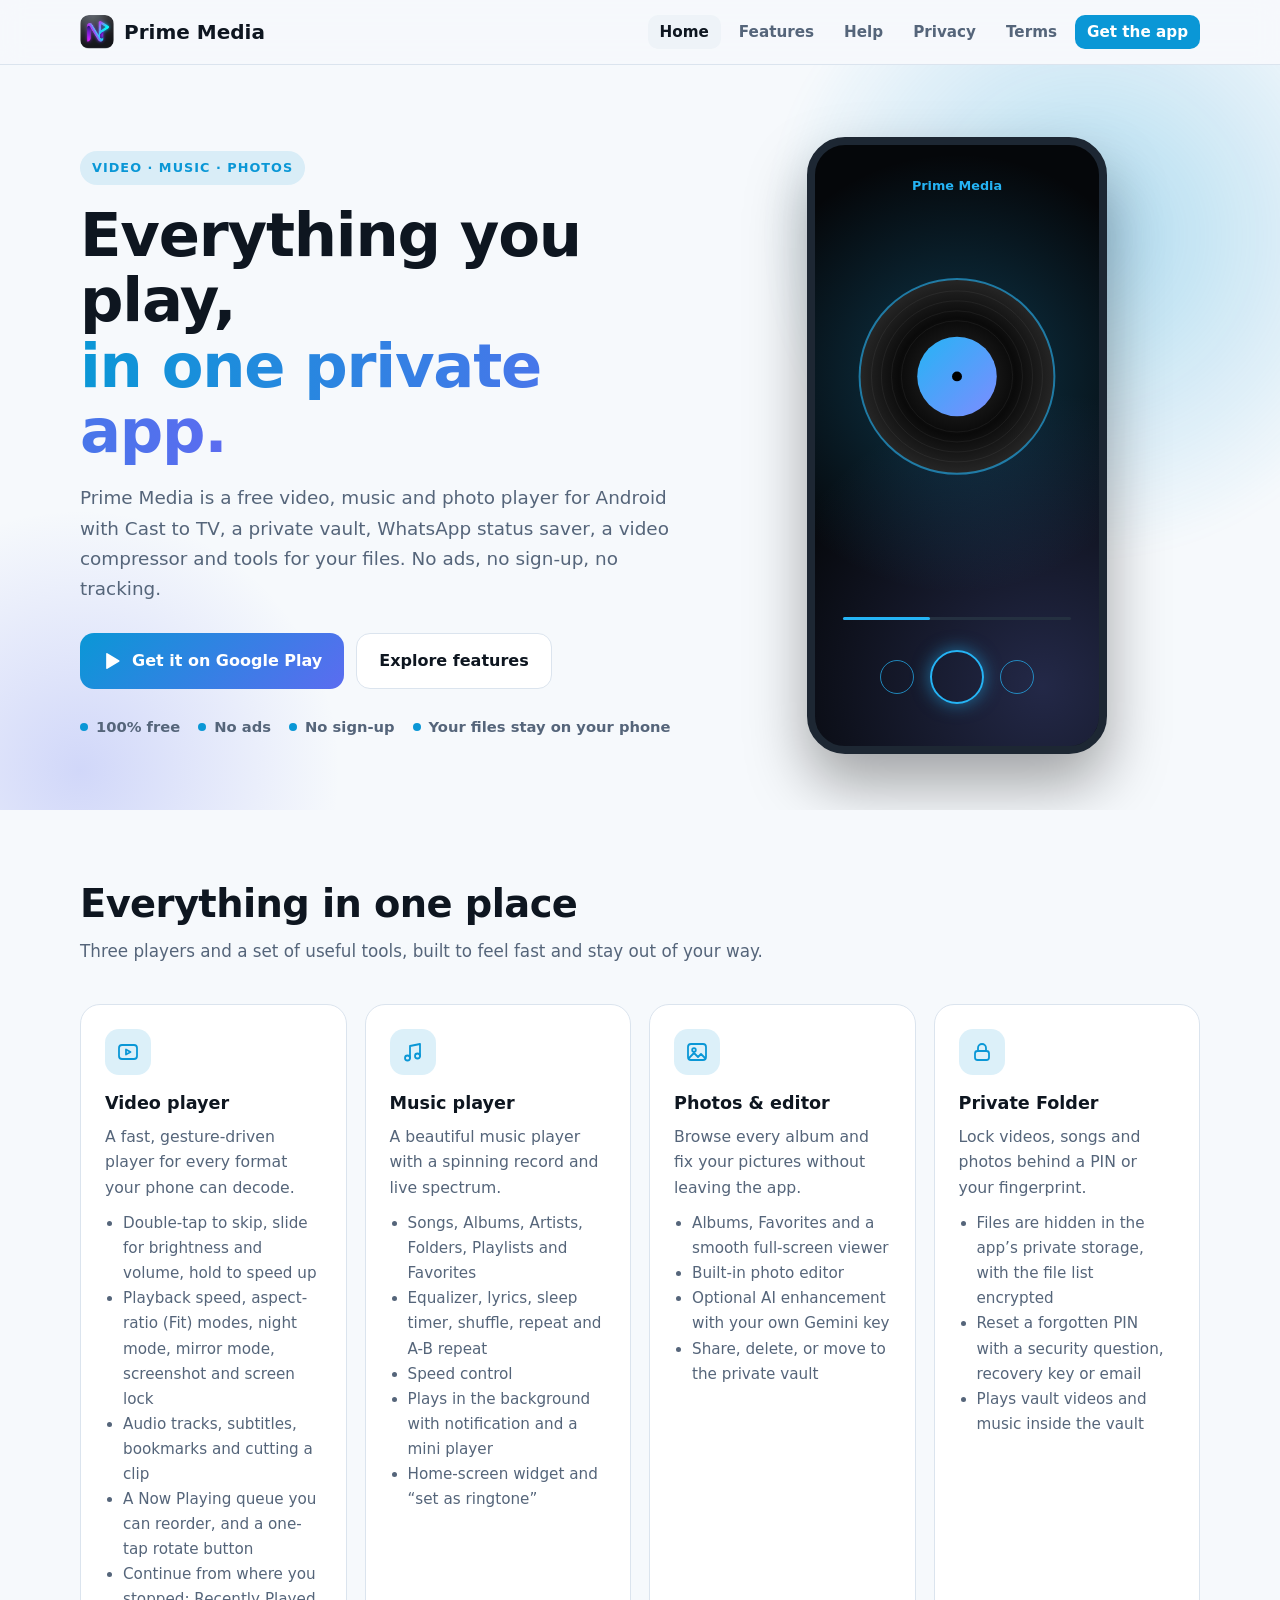
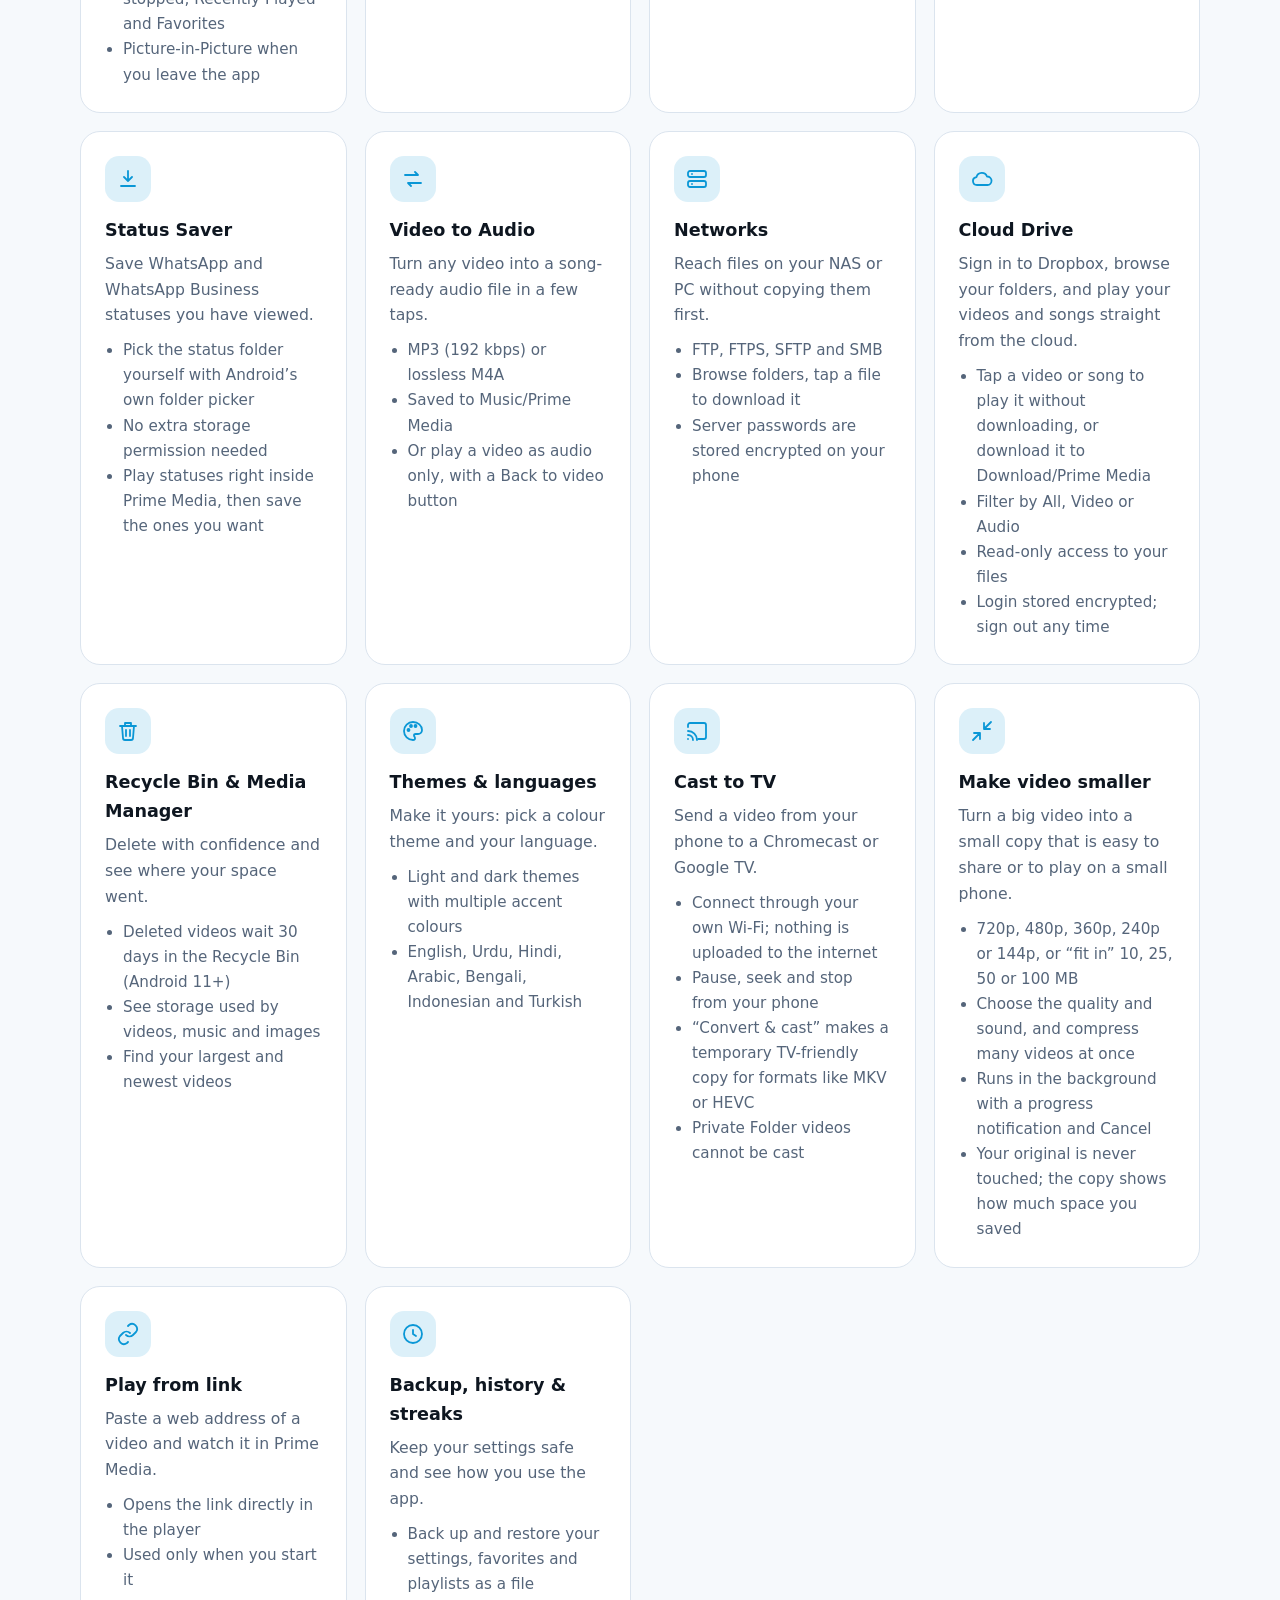
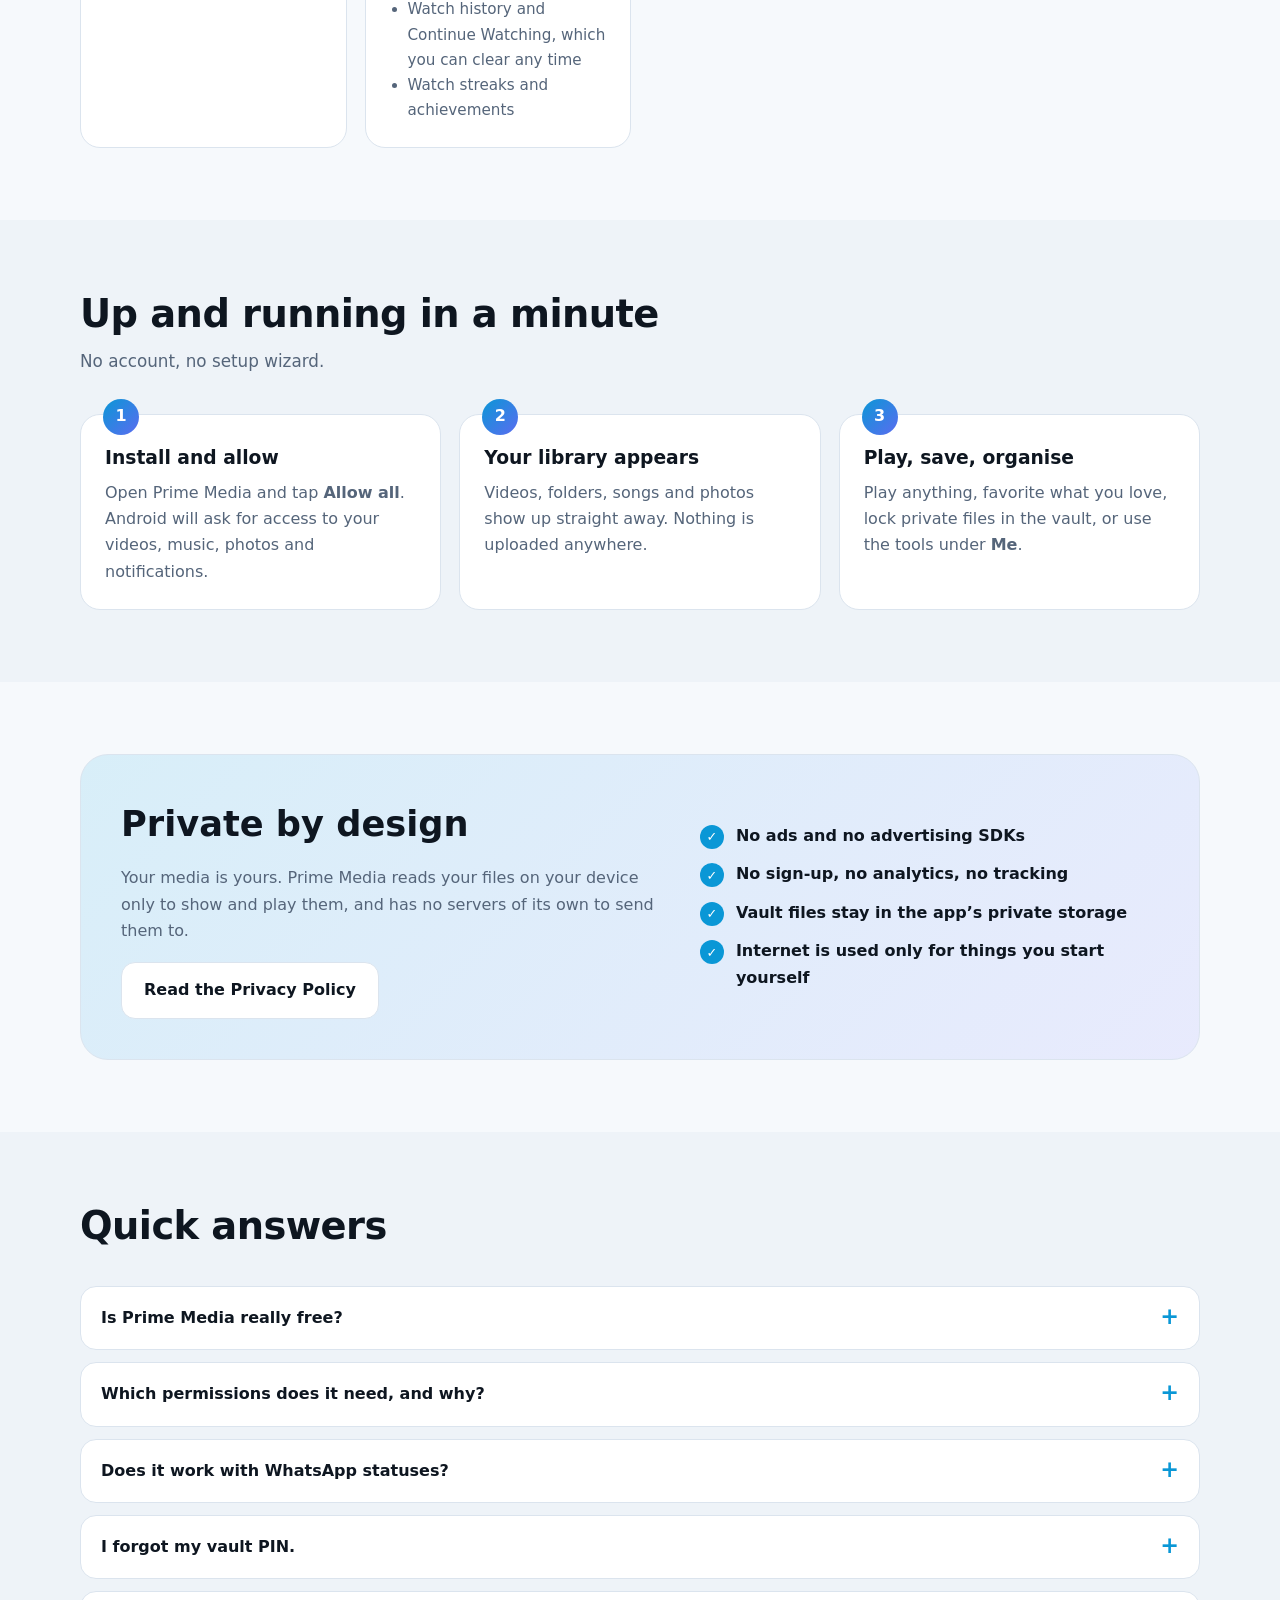
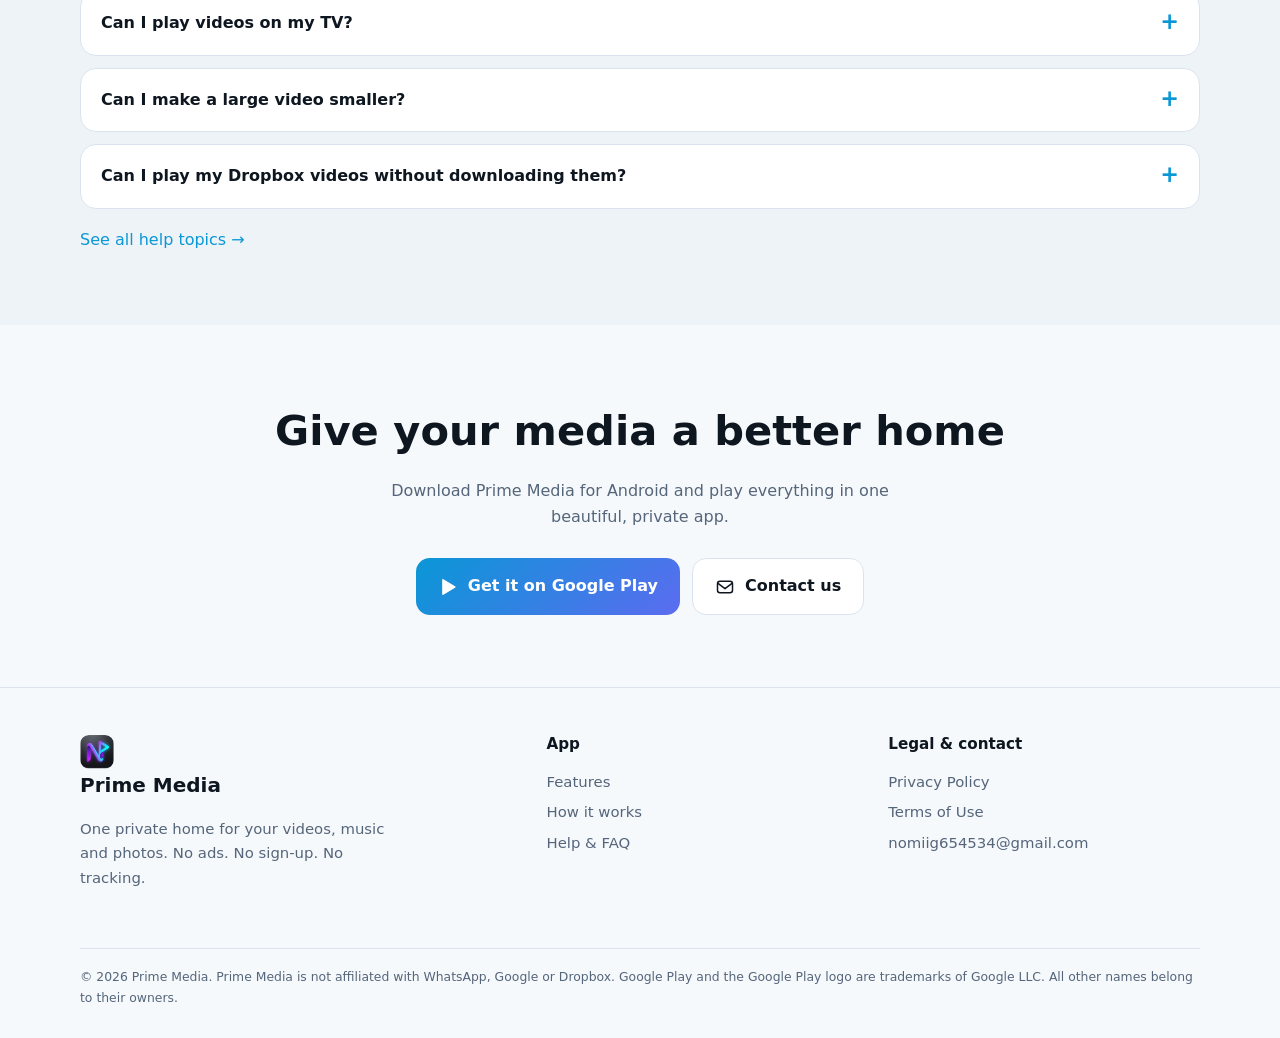
==== commit f80ff521: "Add files via upload" ====
--- a/index.html
+++ b/index.html
@@ -1,15 +1,15 @@
 <!doctype html>
 <html lang="en"><head><meta charset="utf-8">
 <meta name="viewport" content="width=device-width,initial-scale=1">
-<title>NXT Player – Video, Music &amp; Photo Player for Android</title>
-<meta name="description" content="NXT Player is a free, private video, music and photo player for Android with Cast to TV, a private vault, WhatsApp status saver, video-to-audio, video compressor, FTP/SMB and Dropbox. No ads, no sign-up.">
+<title>Prime Media – Video, Music &amp; Photo Player for Android</title>
+<meta name="description" content="Prime Media is a free, private video, music and photo player for Android with Cast to TV, a private vault, WhatsApp status saver, video-to-audio, video compressor, FTP/SMB and Dropbox. No ads, no sign-up.">
 <meta name="theme-color" content="#0a97d6">
-<meta property="og:title" content="NXT Player – Video, Music &amp; Photo Player for Android"><meta property="og:description" content="NXT Player is a free, private video, music and photo player for Android with Cast to TV, a private vault, WhatsApp status saver, video-to-audio, video compressor, FTP/SMB and Dropbox. No ads, no sign-up."><meta property="og:type" content="website"><meta property="og:image" content="assets/logo.png">
+<meta property="og:title" content="Prime Media – Video, Music &amp; Photo Player for Android"><meta property="og:description" content="Prime Media is a free, private video, music and photo player for Android with Cast to TV, a private vault, WhatsApp status saver, video-to-audio, video compressor, FTP/SMB and Dropbox. No ads, no sign-up."><meta property="og:type" content="website"><meta property="og:image" content="assets/logo.png">
 <link rel="icon" href="assets/favicon.png" type="image/png"><link rel="apple-touch-icon" href="assets/apple-touch-icon.png">
 <link rel="stylesheet" href="assets/style.css"></head><body>
 <a class="skip" href="#main">Skip to content</a>
 <header class="site"><div class="wrap nav">
-<a class="brand" href="index.html"><img src="assets/logo.png" alt="" width="34" height="34" style="border-radius:9px"><span>NXT Player</span></a>
+<a class="brand" href="index.html"><img src="assets/logo.png" alt="" width="34" height="34" style="border-radius:9px"><span>Prime Media</span></a>
 <button class="menu-btn" aria-label="Menu" aria-expanded="false" id="mb">Menu</button>
 <ul id="nl"><li><a href="index.html" aria-current="page">Home</a></li><li><a href="index.html#features">Features</a></li><li><a href="help.html">Help</a></li><li><a href="privacy-policy.html">Privacy</a></li><li><a href="terms.html">Terms</a></li><li><a class="cta" href="https://play.google.com/store/apps/details?id=com.novaplay.videoplayer" rel="noopener">Get the app</a></li></ul></div></header>
 <main id="main">
@@ -17,42 +17,42 @@
 <div>
 <span class="eyebrow">Video · Music · Photos</span>
 <h1>Everything you play,<br><span class="grad">in one private app.</span></h1>
-<p class="lead">NXT Player is a free video, music and photo player for Android with Cast to TV, a private vault, WhatsApp status saver, a video compressor and tools for your files. No ads, no sign-up, no tracking.</p>
+<p class="lead">Prime Media is a free video, music and photo player for Android with Cast to TV, a private vault, WhatsApp status saver, a video compressor and tools for your files. No ads, no sign-up, no tracking.</p>
 <div class="actions">
 <a class="btn primary" href="https://play.google.com/store/apps/details?id=com.novaplay.videoplayer" rel="noopener"><svg viewBox="0 0 24 24" fill="currentColor" aria-hidden="true"><path d="M5 3.5v17a1 1 0 0 0 1.5.86l14-8.5a1 1 0 0 0 0-1.72l-14-8.5A1 1 0 0 0 5 3.5z"/></svg> Get it on Google Play</a>
 <a class="btn" href="#features">Explore features</a></div>
 <div class="badges"><span><i></i>100% free</span><span><i></i>No ads</span><span><i></i>No sign-up</span><span><i></i>Your files stay on your phone</span></div>
 </div>
-<div class="phone" role="img" aria-label="NXT Player music player preview"><div class="glow"></div>
-<div class="title">NXT Player</div><div class="disc"><svg viewBox="0 0 200 200" aria-hidden="true"><defs><radialGradient id="rg" cx="50%" cy="50%" r="50%"><stop offset="0" stop-color="#2b2b2b"/><stop offset=".6" stop-color="#0a0a0a"/><stop offset="1" stop-color="#262626"/></radialGradient><linearGradient id="lg" x1="0" y1="0" x2="1" y2="1"><stop offset="0" stop-color="#25b4f5"/><stop offset="1" stop-color="#7d8cff"/></linearGradient></defs><circle cx="100" cy="100" r="98" fill="url(#rg)" stroke="#25b4f5" stroke-opacity=".6" stroke-width="2"/><g fill="none" stroke="#fff" stroke-opacity=".06"><circle cx="100" cy="100" r="86"/><circle cx="100" cy="100" r="76"/><circle cx="100" cy="100" r="66"/><circle cx="100" cy="100" r="56"/></g><circle cx="100" cy="100" r="40" fill="url(#lg)"/><circle cx="100" cy="100" r="5" fill="#000"/></svg></div>
+<div class="phone" role="img" aria-label="Prime Media music player preview"><div class="glow"></div>
+<div class="title">Prime Media</div><div class="disc"><svg viewBox="0 0 200 200" aria-hidden="true"><defs><radialGradient id="rg" cx="50%" cy="50%" r="50%"><stop offset="0" stop-color="#2b2b2b"/><stop offset=".6" stop-color="#0a0a0a"/><stop offset="1" stop-color="#262626"/></radialGradient><linearGradient id="lg" x1="0" y1="0" x2="1" y2="1"><stop offset="0" stop-color="#25b4f5"/><stop offset="1" stop-color="#7d8cff"/></linearGradient></defs><circle cx="100" cy="100" r="98" fill="url(#rg)" stroke="#25b4f5" stroke-opacity=".6" stroke-width="2"/><g fill="none" stroke="#fff" stroke-opacity=".06"><circle cx="100" cy="100" r="86"/><circle cx="100" cy="100" r="76"/><circle cx="100" cy="100" r="66"/><circle cx="100" cy="100" r="56"/></g><circle cx="100" cy="100" r="40" fill="url(#lg)"/><circle cx="100" cy="100" r="5" fill="#000"/></svg></div>
 <div class="bars"><b></b><b></b><b></b><b></b><b></b><b></b><b></b><b></b><b></b><b></b><b></b><b></b><b></b><b></b><b></b><b></b><b></b><b></b><b></b><b></b><b></b><b></b></div><div class="seek"></div>
 <div class="ctrl"><i></i><i class="big"></i><i></i></div></div>
 </div></section>
 
 <section id="features"><div class="wrap">
 <div class="sec-head"><h2>Everything in one place</h2><p>Three players and a set of useful tools, built to feel fast and stay out of your way.</p></div>
-<div class="grid"><article class="card"><div class="ic"><svg viewBox="0 0 24 24" fill="none" stroke="currentColor" stroke-width="1.8" stroke-linecap="round" stroke-linejoin="round" aria-hidden="true"><rect x="3" y="5" width="18" height="14" rx="3"/><path d="M10 9.5v5l4.5-2.5z"/></svg></div><h3>Video player</h3><p>A fast, gesture-driven player for every format your phone can decode.</p><ul><li>Double-tap to skip, slide for brightness and volume, hold to speed up</li><li>Playback speed, aspect-ratio (Fit) modes, night mode, mirror mode, screenshot and screen lock</li><li>Audio tracks, subtitles, bookmarks and cutting a clip</li><li>A Now Playing queue you can reorder, and a one-tap rotate button</li><li>Continue from where you stopped; Recently Played and Favorites</li><li>Picture-in-Picture when you leave the app</li></ul></article><article class="card"><div class="ic"><svg viewBox="0 0 24 24" fill="none" stroke="currentColor" stroke-width="1.8" stroke-linecap="round" stroke-linejoin="round" aria-hidden="true"><path d="M9 18V6l10-2v12"/><circle cx="6.5" cy="18" r="2.5"/><circle cx="16.5" cy="16" r="2.5"/></svg></div><h3>Music player</h3><p>A beautiful music player with a spinning record and live spectrum.</p><ul><li>Songs, Albums, Artists, Folders, Playlists and Favorites</li><li>Equalizer, lyrics, sleep timer, shuffle, repeat and A-B repeat</li><li>Speed control</li><li>Plays in the background with notification and a mini player</li><li>Home-screen widget and “set as ringtone”</li></ul></article><article class="card"><div class="ic"><svg viewBox="0 0 24 24" fill="none" stroke="currentColor" stroke-width="1.8" stroke-linecap="round" stroke-linejoin="round" aria-hidden="true"><rect x="3" y="4" width="18" height="16" rx="3"/><circle cx="9" cy="10" r="1.8"/><path d="m4 18 5-5 4 4 3-3 4 4"/></svg></div><h3>Photos & editor</h3><p>Browse every album and fix your pictures without leaving the app.</p><ul><li>Albums, Favorites and a smooth full-screen viewer</li><li>Built-in photo editor</li><li>Optional AI enhancement with your own Gemini key</li><li>Share, delete, or move to the private vault</li></ul></article><article class="card"><div class="ic"><svg viewBox="0 0 24 24" fill="none" stroke="currentColor" stroke-width="1.8" stroke-linecap="round" stroke-linejoin="round" aria-hidden="true"><rect x="5" y="11" width="14" height="9" rx="2.5"/><path d="M8 11V8a4 4 0 0 1 8 0v3"/></svg></div><h3>Private Folder</h3><p>Lock videos, songs and photos behind a PIN or your fingerprint.</p><ul><li>Files are hidden in the app’s private storage, with the file list encrypted</li><li>Reset a forgotten PIN with a security question, recovery key or email</li><li>Plays vault videos and music inside the vault</li></ul></article><article class="card"><div class="ic"><svg viewBox="0 0 24 24" fill="none" stroke="currentColor" stroke-width="1.8" stroke-linecap="round" stroke-linejoin="round" aria-hidden="true"><path d="M12 4v10m0 0-4-4m4 4 4-4"/><path d="M5 19h14"/></svg></div><h3>Status Saver</h3><p>Save WhatsApp and WhatsApp Business statuses you have viewed.</p><ul><li>Pick the status folder yourself with Android’s own folder picker</li><li>No extra storage permission needed</li><li>Play statuses right inside NXT Player, then save the ones you want</li></ul></article><article class="card"><div class="ic"><svg viewBox="0 0 24 24" fill="none" stroke="currentColor" stroke-width="1.8" stroke-linecap="round" stroke-linejoin="round" aria-hidden="true"><path d="M4 8h13l-3-3M20 16H7l3 3"/></svg></div><h3>Video to Audio</h3><p>Turn any video into a song-ready audio file in a few taps.</p><ul><li>MP3 (192 kbps) or lossless M4A</li><li>Saved to Music/NXT Player</li><li>Or play a video as audio only, with a Back to video button</li></ul></article><article class="card"><div class="ic"><svg viewBox="0 0 24 24" fill="none" stroke="currentColor" stroke-width="1.8" stroke-linecap="round" stroke-linejoin="round" aria-hidden="true"><rect x="3" y="4" width="18" height="6" rx="2"/><rect x="3" y="14" width="18" height="6" rx="2"/><path d="M7 7h.01M7 17h.01"/></svg></div><h3>Networks</h3><p>Reach files on your NAS or PC without copying them first.</p><ul><li>FTP, FTPS, SFTP and SMB</li><li>Browse folders, tap a file to download it</li><li>Server passwords are stored encrypted on your phone</li></ul></article><article class="card"><div class="ic"><svg viewBox="0 0 24 24" fill="none" stroke="currentColor" stroke-width="1.8" stroke-linecap="round" stroke-linejoin="round" aria-hidden="true"><path d="M7 18a4 4 0 0 1-.5-7.97A5.5 5.5 0 0 1 17 9.5a4.25 4.25 0 0 1 .5 8.5z"/></svg></div><h3>Cloud Drive</h3><p>Sign in to Dropbox, browse your folders, and play your videos and songs straight from the cloud.</p><ul><li>Tap a video or song to play it without downloading, or download it to Download/NXT Player</li><li>Filter by All, Video or Audio</li><li>Read-only access to your files</li><li>Login stored encrypted; sign out any time</li></ul></article><article class="card"><div class="ic"><svg viewBox="0 0 24 24" fill="none" stroke="currentColor" stroke-width="1.8" stroke-linecap="round" stroke-linejoin="round" aria-hidden="true"><path d="M4 7h16M10 11v6M14 11v6M6 7l1 12a2 2 0 0 0 2 2h6a2 2 0 0 0 2-2l1-12M9 7V4h6v3"/></svg></div><h3>Recycle Bin & Media Manager</h3><p>Delete with confidence and see where your space went.</p><ul><li>Deleted videos wait 30 days in the Recycle Bin (Android 11+)</li><li>See storage used by videos, music and images</li><li>Find your largest and newest videos</li></ul></article><article class="card"><div class="ic"><svg viewBox="0 0 24 24" fill="none" stroke="currentColor" stroke-width="1.8" stroke-linecap="round" stroke-linejoin="round" aria-hidden="true"><path d="M12 3a9 9 0 1 0 0 18c1.3 0 2-.8 2-1.8 0-1.2-1-1.5-1-2.7 0-1 .8-1.5 1.8-1.5H17a4 4 0 0 0 4-4C21 6.5 17 3 12 3z"/><circle cx="7.5" cy="11" r="1"/><circle cx="10" cy="7" r="1"/><circle cx="14.5" cy="7" r="1"/></svg></div><h3>Themes &amp; languages</h3><p>Make it yours: pick a colour theme and your language.</p><ul><li>Light and dark themes with multiple accent colours</li><li>English, Urdu, Hindi, Arabic and Bengali</li></ul></article><article class="card"><div class="ic"><svg viewBox="0 0 24 24" fill="none" stroke="currentColor" stroke-width="1.8" stroke-linecap="round" stroke-linejoin="round" aria-hidden="true"><path d="M3 8V6a2 2 0 0 1 2-2h14a2 2 0 0 1 2 2v12a2 2 0 0 1-2 2h-6"/><path d="M3 12a9 9 0 0 1 9 9M3 16a5 5 0 0 1 5 5M3 20h.01"/></svg></div><h3>Cast to TV</h3><p>Send a video from your phone to a Chromecast or Google TV.</p><ul><li>Connect through your own Wi-Fi; nothing is uploaded to the internet</li><li>Pause, seek and stop from your phone</li><li>“Convert &amp; cast” makes a temporary TV-friendly copy for formats like MKV or HEVC</li><li>Private Folder videos cannot be cast</li></ul></article><article class="card"><div class="ic"><svg viewBox="0 0 24 24" fill="none" stroke="currentColor" stroke-width="1.8" stroke-linecap="round" stroke-linejoin="round" aria-hidden="true"><path d="M4 14h6v6M20 10h-6V4M14 10l7-7M3 21l7-7"/></svg></div><h3>Make video smaller</h3><p>Turn a big video into a small copy that is easy to share or to play on a small phone.</p><ul><li>720p, 480p, 360p, 240p or 144p, or “fit in” 10, 25, 50 or 100 MB</li><li>Choose the quality and sound, and compress many videos at once</li><li>Runs in the background with a progress notification and Cancel</li><li>Your original is never touched; the copy shows how much space you saved</li></ul></article><article class="card"><div class="ic"><svg viewBox="0 0 24 24" fill="none" stroke="currentColor" stroke-width="1.8" stroke-linecap="round" stroke-linejoin="round" aria-hidden="true"><path d="M10 13a5 5 0 0 0 7 0l3-3a5 5 0 0 0-7-7l-1 1"/><path d="M14 11a5 5 0 0 0-7 0l-3 3a5 5 0 0 0 7 7l1-1"/></svg></div><h3>Play from link</h3><p>Paste a web address of a video and watch it in NXT Player.</p><ul><li>Opens the link directly in the player</li><li>Used only when you start it</li></ul></article><article class="card"><div class="ic"><svg viewBox="0 0 24 24" fill="none" stroke="currentColor" stroke-width="1.8" stroke-linecap="round" stroke-linejoin="round" aria-hidden="true"><path d="M12 8v4l3 2"/><circle cx="12" cy="12" r="9"/></svg></div><h3>Backup, history &amp; streaks</h3><p>Keep your settings safe and see how you use the app.</p><ul><li>Back up and restore your settings, favorites and playlists as a file</li><li>Watch history and Continue Watching, which you can clear any time</li><li>Watch streaks and achievements</li></ul></article></div></div></section>
+<div class="grid"><article class="card"><div class="ic"><svg viewBox="0 0 24 24" fill="none" stroke="currentColor" stroke-width="1.8" stroke-linecap="round" stroke-linejoin="round" aria-hidden="true"><rect x="3" y="5" width="18" height="14" rx="3"/><path d="M10 9.5v5l4.5-2.5z"/></svg></div><h3>Video player</h3><p>A fast, gesture-driven player for every format your phone can decode.</p><ul><li>Double-tap to skip, slide for brightness and volume, hold to speed up</li><li>Playback speed, aspect-ratio (Fit) modes, night mode, mirror mode, screenshot and screen lock</li><li>Audio tracks, subtitles, bookmarks and cutting a clip</li><li>A Now Playing queue you can reorder, and a one-tap rotate button</li><li>Continue from where you stopped; Recently Played and Favorites</li><li>Picture-in-Picture when you leave the app</li></ul></article><article class="card"><div class="ic"><svg viewBox="0 0 24 24" fill="none" stroke="currentColor" stroke-width="1.8" stroke-linecap="round" stroke-linejoin="round" aria-hidden="true"><path d="M9 18V6l10-2v12"/><circle cx="6.5" cy="18" r="2.5"/><circle cx="16.5" cy="16" r="2.5"/></svg></div><h3>Music player</h3><p>A beautiful music player with a spinning record and live spectrum.</p><ul><li>Songs, Albums, Artists, Folders, Playlists and Favorites</li><li>Equalizer, lyrics, sleep timer, shuffle, repeat and A-B repeat</li><li>Speed control</li><li>Plays in the background with notification and a mini player</li><li>Home-screen widget and “set as ringtone”</li></ul></article><article class="card"><div class="ic"><svg viewBox="0 0 24 24" fill="none" stroke="currentColor" stroke-width="1.8" stroke-linecap="round" stroke-linejoin="round" aria-hidden="true"><rect x="3" y="4" width="18" height="16" rx="3"/><circle cx="9" cy="10" r="1.8"/><path d="m4 18 5-5 4 4 3-3 4 4"/></svg></div><h3>Photos & editor</h3><p>Browse every album and fix your pictures without leaving the app.</p><ul><li>Albums, Favorites and a smooth full-screen viewer</li><li>Built-in photo editor</li><li>Optional AI enhancement with your own Gemini key</li><li>Share, delete, or move to the private vault</li></ul></article><article class="card"><div class="ic"><svg viewBox="0 0 24 24" fill="none" stroke="currentColor" stroke-width="1.8" stroke-linecap="round" stroke-linejoin="round" aria-hidden="true"><rect x="5" y="11" width="14" height="9" rx="2.5"/><path d="M8 11V8a4 4 0 0 1 8 0v3"/></svg></div><h3>Private Folder</h3><p>Lock videos, songs and photos behind a PIN or your fingerprint.</p><ul><li>Files are hidden in the app’s private storage, with the file list encrypted</li><li>Reset a forgotten PIN with a security question, recovery key or email</li><li>Plays vault videos and music inside the vault</li></ul></article><article class="card"><div class="ic"><svg viewBox="0 0 24 24" fill="none" stroke="currentColor" stroke-width="1.8" stroke-linecap="round" stroke-linejoin="round" aria-hidden="true"><path d="M12 4v10m0 0-4-4m4 4 4-4"/><path d="M5 19h14"/></svg></div><h3>Status Saver</h3><p>Save WhatsApp and WhatsApp Business statuses you have viewed.</p><ul><li>Pick the status folder yourself with Android’s own folder picker</li><li>No extra storage permission needed</li><li>Play statuses right inside Prime Media, then save the ones you want</li></ul></article><article class="card"><div class="ic"><svg viewBox="0 0 24 24" fill="none" stroke="currentColor" stroke-width="1.8" stroke-linecap="round" stroke-linejoin="round" aria-hidden="true"><path d="M4 8h13l-3-3M20 16H7l3 3"/></svg></div><h3>Video to Audio</h3><p>Turn any video into a song-ready audio file in a few taps.</p><ul><li>MP3 (192 kbps) or lossless M4A</li><li>Saved to Music/Prime Media</li><li>Or play a video as audio only, with a Back to video button</li></ul></article><article class="card"><div class="ic"><svg viewBox="0 0 24 24" fill="none" stroke="currentColor" stroke-width="1.8" stroke-linecap="round" stroke-linejoin="round" aria-hidden="true"><rect x="3" y="4" width="18" height="6" rx="2"/><rect x="3" y="14" width="18" height="6" rx="2"/><path d="M7 7h.01M7 17h.01"/></svg></div><h3>Networks</h3><p>Reach files on your NAS or PC without copying them first.</p><ul><li>FTP, FTPS, SFTP and SMB</li><li>Browse folders, tap a file to download it</li><li>Server passwords are stored encrypted on your phone</li></ul></article><article class="card"><div class="ic"><svg viewBox="0 0 24 24" fill="none" stroke="currentColor" stroke-width="1.8" stroke-linecap="round" stroke-linejoin="round" aria-hidden="true"><path d="M7 18a4 4 0 0 1-.5-7.97A5.5 5.5 0 0 1 17 9.5a4.25 4.25 0 0 1 .5 8.5z"/></svg></div><h3>Cloud Drive</h3><p>Sign in to Dropbox, browse your folders, and play your videos and songs straight from the cloud.</p><ul><li>Tap a video or song to play it without downloading, or download it to Download/Prime Media</li><li>Filter by All, Video or Audio</li><li>Read-only access to your files</li><li>Login stored encrypted; sign out any time</li></ul></article><article class="card"><div class="ic"><svg viewBox="0 0 24 24" fill="none" stroke="currentColor" stroke-width="1.8" stroke-linecap="round" stroke-linejoin="round" aria-hidden="true"><path d="M4 7h16M10 11v6M14 11v6M6 7l1 12a2 2 0 0 0 2 2h6a2 2 0 0 0 2-2l1-12M9 7V4h6v3"/></svg></div><h3>Recycle Bin & Media Manager</h3><p>Delete with confidence and see where your space went.</p><ul><li>Deleted videos wait 30 days in the Recycle Bin (Android 11+)</li><li>See storage used by videos, music and images</li><li>Find your largest and newest videos</li></ul></article><article class="card"><div class="ic"><svg viewBox="0 0 24 24" fill="none" stroke="currentColor" stroke-width="1.8" stroke-linecap="round" stroke-linejoin="round" aria-hidden="true"><path d="M12 3a9 9 0 1 0 0 18c1.3 0 2-.8 2-1.8 0-1.2-1-1.5-1-2.7 0-1 .8-1.5 1.8-1.5H17a4 4 0 0 0 4-4C21 6.5 17 3 12 3z"/><circle cx="7.5" cy="11" r="1"/><circle cx="10" cy="7" r="1"/><circle cx="14.5" cy="7" r="1"/></svg></div><h3>Themes &amp; languages</h3><p>Make it yours: pick a colour theme and your language.</p><ul><li>Light and dark themes with multiple accent colours</li><li>English, Urdu, Hindi, Arabic, Bengali, Indonesian and Turkish</li></ul></article><article class="card"><div class="ic"><svg viewBox="0 0 24 24" fill="none" stroke="currentColor" stroke-width="1.8" stroke-linecap="round" stroke-linejoin="round" aria-hidden="true"><path d="M3 8V6a2 2 0 0 1 2-2h14a2 2 0 0 1 2 2v12a2 2 0 0 1-2 2h-6"/><path d="M3 12a9 9 0 0 1 9 9M3 16a5 5 0 0 1 5 5M3 20h.01"/></svg></div><h3>Cast to TV</h3><p>Send a video from your phone to a Chromecast or Google TV.</p><ul><li>Connect through your own Wi-Fi; nothing is uploaded to the internet</li><li>Pause, seek and stop from your phone</li><li>“Convert &amp; cast” makes a temporary TV-friendly copy for formats like MKV or HEVC</li><li>Private Folder videos cannot be cast</li></ul></article><article class="card"><div class="ic"><svg viewBox="0 0 24 24" fill="none" stroke="currentColor" stroke-width="1.8" stroke-linecap="round" stroke-linejoin="round" aria-hidden="true"><path d="M4 14h6v6M20 10h-6V4M14 10l7-7M3 21l7-7"/></svg></div><h3>Make video smaller</h3><p>Turn a big video into a small copy that is easy to share or to play on a small phone.</p><ul><li>720p, 480p, 360p, 240p or 144p, or “fit in” 10, 25, 50 or 100 MB</li><li>Choose the quality and sound, and compress many videos at once</li><li>Runs in the background with a progress notification and Cancel</li><li>Your original is never touched; the copy shows how much space you saved</li></ul></article><article class="card"><div class="ic"><svg viewBox="0 0 24 24" fill="none" stroke="currentColor" stroke-width="1.8" stroke-linecap="round" stroke-linejoin="round" aria-hidden="true"><path d="M10 13a5 5 0 0 0 7 0l3-3a5 5 0 0 0-7-7l-1 1"/><path d="M14 11a5 5 0 0 0-7 0l-3 3a5 5 0 0 0 7 7l1-1"/></svg></div><h3>Play from link</h3><p>Paste a web address of a video and watch it in Prime Media.</p><ul><li>Opens the link directly in the player</li><li>Used only when you start it</li></ul></article><article class="card"><div class="ic"><svg viewBox="0 0 24 24" fill="none" stroke="currentColor" stroke-width="1.8" stroke-linecap="round" stroke-linejoin="round" aria-hidden="true"><path d="M12 8v4l3 2"/><circle cx="12" cy="12" r="9"/></svg></div><h3>Backup, history &amp; streaks</h3><p>Keep your settings safe and see how you use the app.</p><ul><li>Back up and restore your settings, favorites and playlists as a file</li><li>Watch history and Continue Watching, which you can clear any time</li><li>Watch streaks and achievements</li></ul></article></div></div></section>
 
 <section class="alt" id="how"><div class="wrap">
 <div class="sec-head"><h2>Up and running in a minute</h2><p>No account, no setup wizard.</p></div>
 <div class="steps">
-<div class="step"><h3>Install and allow</h3><p>Open NXT Player and tap <strong>Allow all</strong>. Android will ask for access to your videos, music, photos and notifications.</p></div>
+<div class="step"><h3>Install and allow</h3><p>Open Prime Media and tap <strong>Allow all</strong>. Android will ask for access to your videos, music, photos and notifications.</p></div>
 <div class="step"><h3>Your library appears</h3><p>Videos, folders, songs and photos show up straight away. Nothing is uploaded anywhere.</p></div>
 <div class="step"><h3>Play, save, organise</h3><p>Play anything, favorite what you love, lock private files in the vault, or use the tools under <strong>Me</strong>.</p></div>
 </div></div></section>
 
 <section><div class="wrap"><div class="privacy-band">
 <div><h2 style="font-size:clamp(1.6rem,3vw,2.2rem);font-weight:800">Private by design</h2>
-<p style="color:var(--muted);margin-top:12px">Your media is yours. NXT Player reads your files on your device only to show and play them, and has no servers of its own to send them to.</p>
+<p style="color:var(--muted);margin-top:12px">Your media is yours. Prime Media reads your files on your device only to show and play them, and has no servers of its own to send them to.</p>
 <p style="margin-top:18px"><a class="btn" href="privacy-policy.html">Read the Privacy Policy</a></p></div>
 <ul><li>No ads and no advertising SDKs</li><li>No sign-up, no analytics, no tracking</li><li>Vault files stay in the app’s private storage</li><li>Internet is used only for things you start yourself</li></ul>
 </div></div></section>
 
 <section class="alt"><div class="wrap">
 <div class="sec-head"><h2>Quick answers</h2></div>
-<details><summary>Is NXT Player really free?</summary><p>Yes. NXT Player is free and has no ads.</p></details>
+<details><summary>Is Prime Media really free?</summary><p>Yes. Prime Media is free and has no ads.</p></details>
 <details><summary>Which permissions does it need, and why?</summary><p>Access to your videos, music and photos to show them; notifications and a media service so music keeps playing with the screen off; and an optional microphone permission that only drives the live music visualizer (nothing is recorded). Full details are in the <a href="privacy-policy.html#permissions">Privacy Policy</a>.</p></details>
-<details><summary>Does it work with WhatsApp statuses?</summary><p>Yes. View a status in WhatsApp, then open <strong>Me → Status Saver</strong>, choose WhatsApp or WhatsApp Business, pick its status folder once, and tap the download icon. NXT Player is not affiliated with WhatsApp.</p></details>
+<details><summary>Does it work with WhatsApp statuses?</summary><p>Yes. View a status in WhatsApp, then open <strong>Me → Status Saver</strong>, choose WhatsApp or WhatsApp Business, pick its status folder once, and tap the download icon. Prime Media is not affiliated with WhatsApp.</p></details>
 <details><summary>I forgot my vault PIN.</summary><p>Tap <strong>Forgot PIN?</strong> in the vault. You can reset it with your security question, a recovery key, or an email reset link, if you set one up. Your vault files stay. If you have none of these, the vault cannot be opened and we cannot recover it, so set up recovery and back up anything important.</p></details>
 <details><summary>Can I play videos on my TV?</summary><p>Yes. Connect your phone and Chromecast or Google TV to the same Wi-Fi, then tap <strong>⋮ → Cast</strong> in the player. The video goes from your phone to the TV over your own network.</p></details>
 <details><summary>Can I make a large video smaller?</summary><p>Yes. Open the video’s menu and tap <strong>Make smaller</strong>, or use <strong>Me → Video Compress</strong>. You get a new, smaller copy and your original stays as it is.</p></details>
@@ -61,15 +61,15 @@
 </div></section>
 
 <section class="cta-band"><div class="wrap">
-<h2>Give your media a better home</h2><p>Download NXT Player for Android and play everything in one beautiful, private app.</p>
+<h2>Give your media a better home</h2><p>Download Prime Media for Android and play everything in one beautiful, private app.</p>
 <div class="actions"><a class="btn primary" href="https://play.google.com/store/apps/details?id=com.novaplay.videoplayer" rel="noopener"><svg viewBox="0 0 24 24" fill="currentColor" aria-hidden="true"><path d="M5 3.5v17a1 1 0 0 0 1.5.86l14-8.5a1 1 0 0 0 0-1.72l-14-8.5A1 1 0 0 0 5 3.5z"/></svg> Get it on Google Play</a><a class="btn" href="mailto:nomiig654534@gmail.com"><svg viewBox="0 0 24 24" fill="none" stroke="currentColor" stroke-width="1.8" stroke-linecap="round" stroke-linejoin="round" aria-hidden="true"><rect x="3" y="5" width="18" height="14" rx="3"/><path d="m4 8 8 6 8-6"/></svg> Contact us</a></div>
 </div></section></main>
 <footer class="site"><div class="wrap foot">
-<div><a class="brand" href="index.html" style="color:var(--text)"><img src="assets/logo.png" alt="" width="34" height="34" style="border-radius:9px"><span>NXT Player</span></a>
+<div><a class="brand" href="index.html" style="color:var(--text)"><img src="assets/logo.png" alt="" width="34" height="34" style="border-radius:9px"><span>Prime Media</span></a>
 <p style="margin-top:12px;max-width:34ch">One private home for your videos, music and photos. No ads. No sign-up. No tracking.</p></div>
 <div><h4>App</h4><a href="index.html#features">Features</a><a href="index.html#how">How it works</a><a href="help.html">Help &amp; FAQ</a></div>
 <div><h4>Legal &amp; contact</h4><a href="privacy-policy.html">Privacy Policy</a><a href="terms.html">Terms of Use</a><a href="mailto:nomiig654534@gmail.com">nomiig654534@gmail.com</a></div>
-<small>© 2026 NXT Player. NXT Player is not affiliated with WhatsApp, Google or Dropbox. Google Play and the Google Play logo are trademarks of Google LLC. All other names belong to their owners.</small>
+<small>© 2026 Prime Media. Prime Media is not affiliated with WhatsApp, Google or Dropbox. Google Play and the Google Play logo are trademarks of Google LLC. All other names belong to their owners.</small>
 </div></footer>
 <script src="assets/app.js"></script>
 </body></html>
